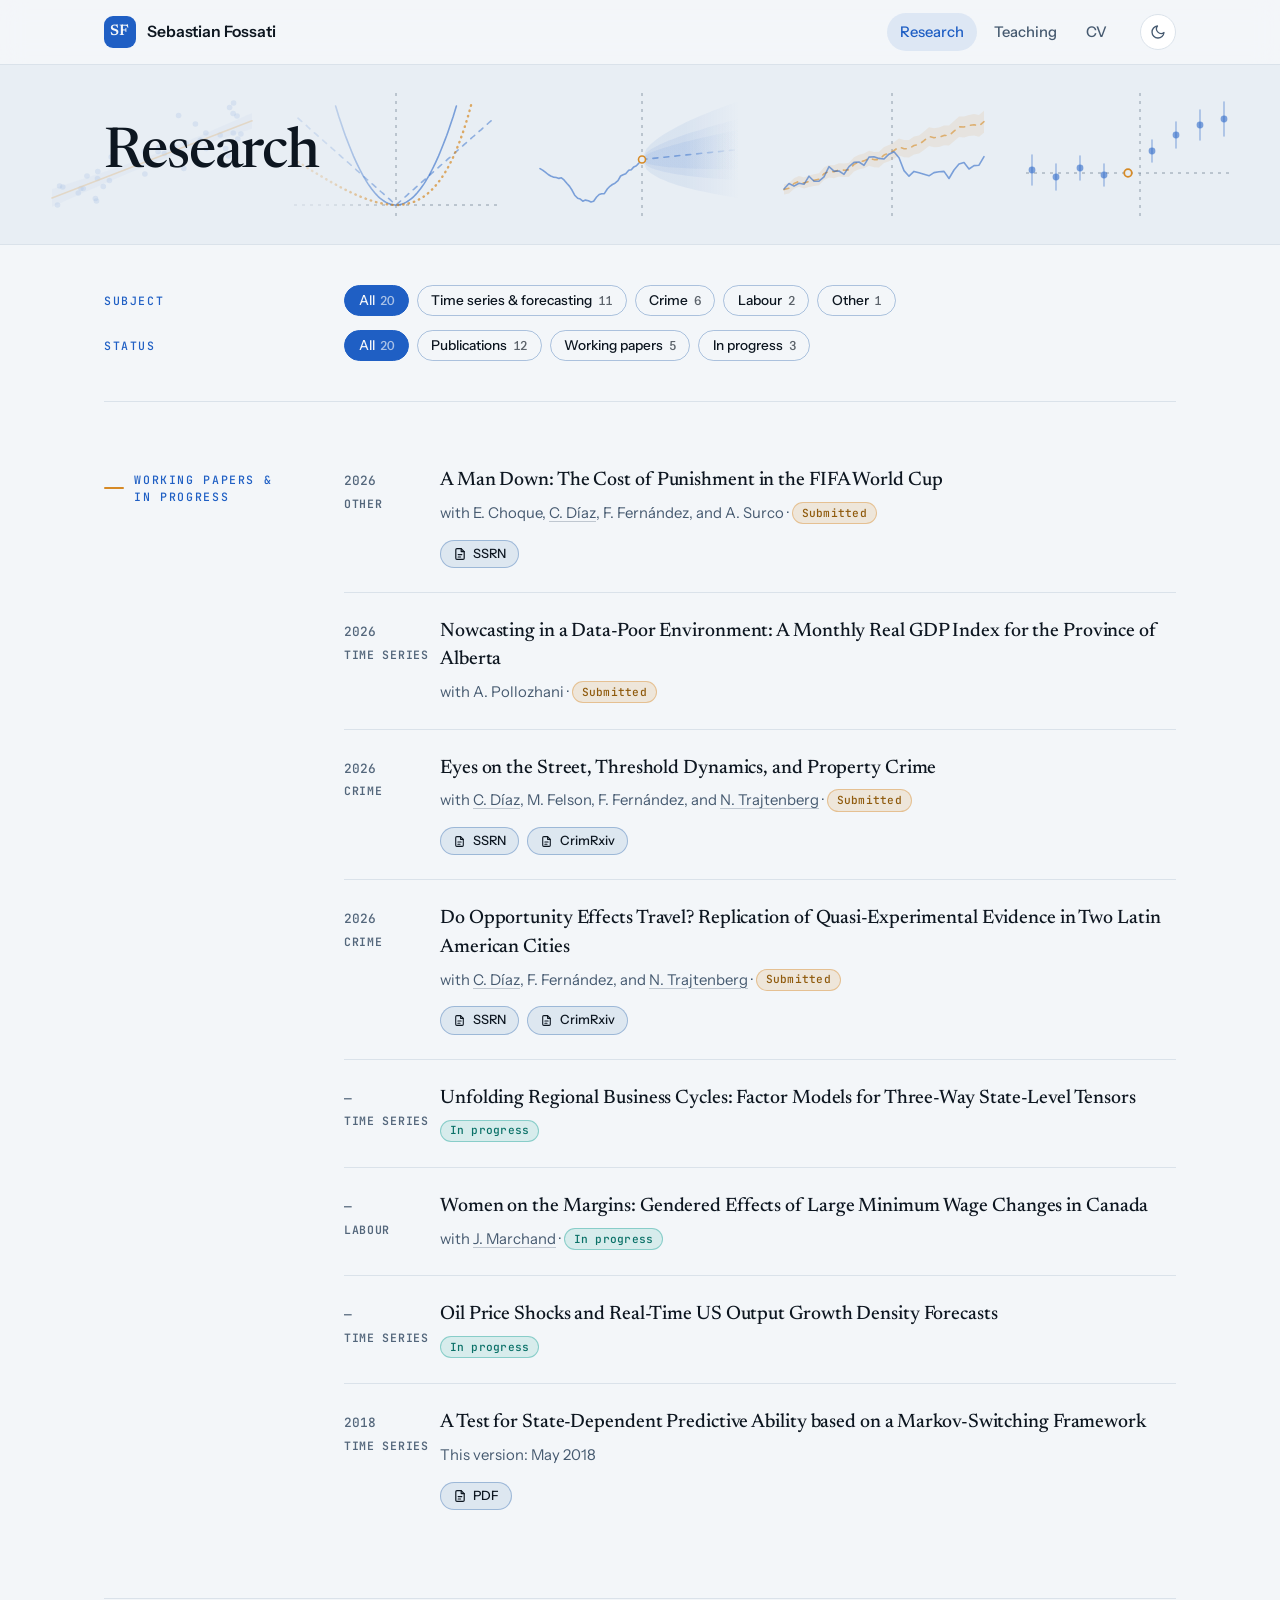
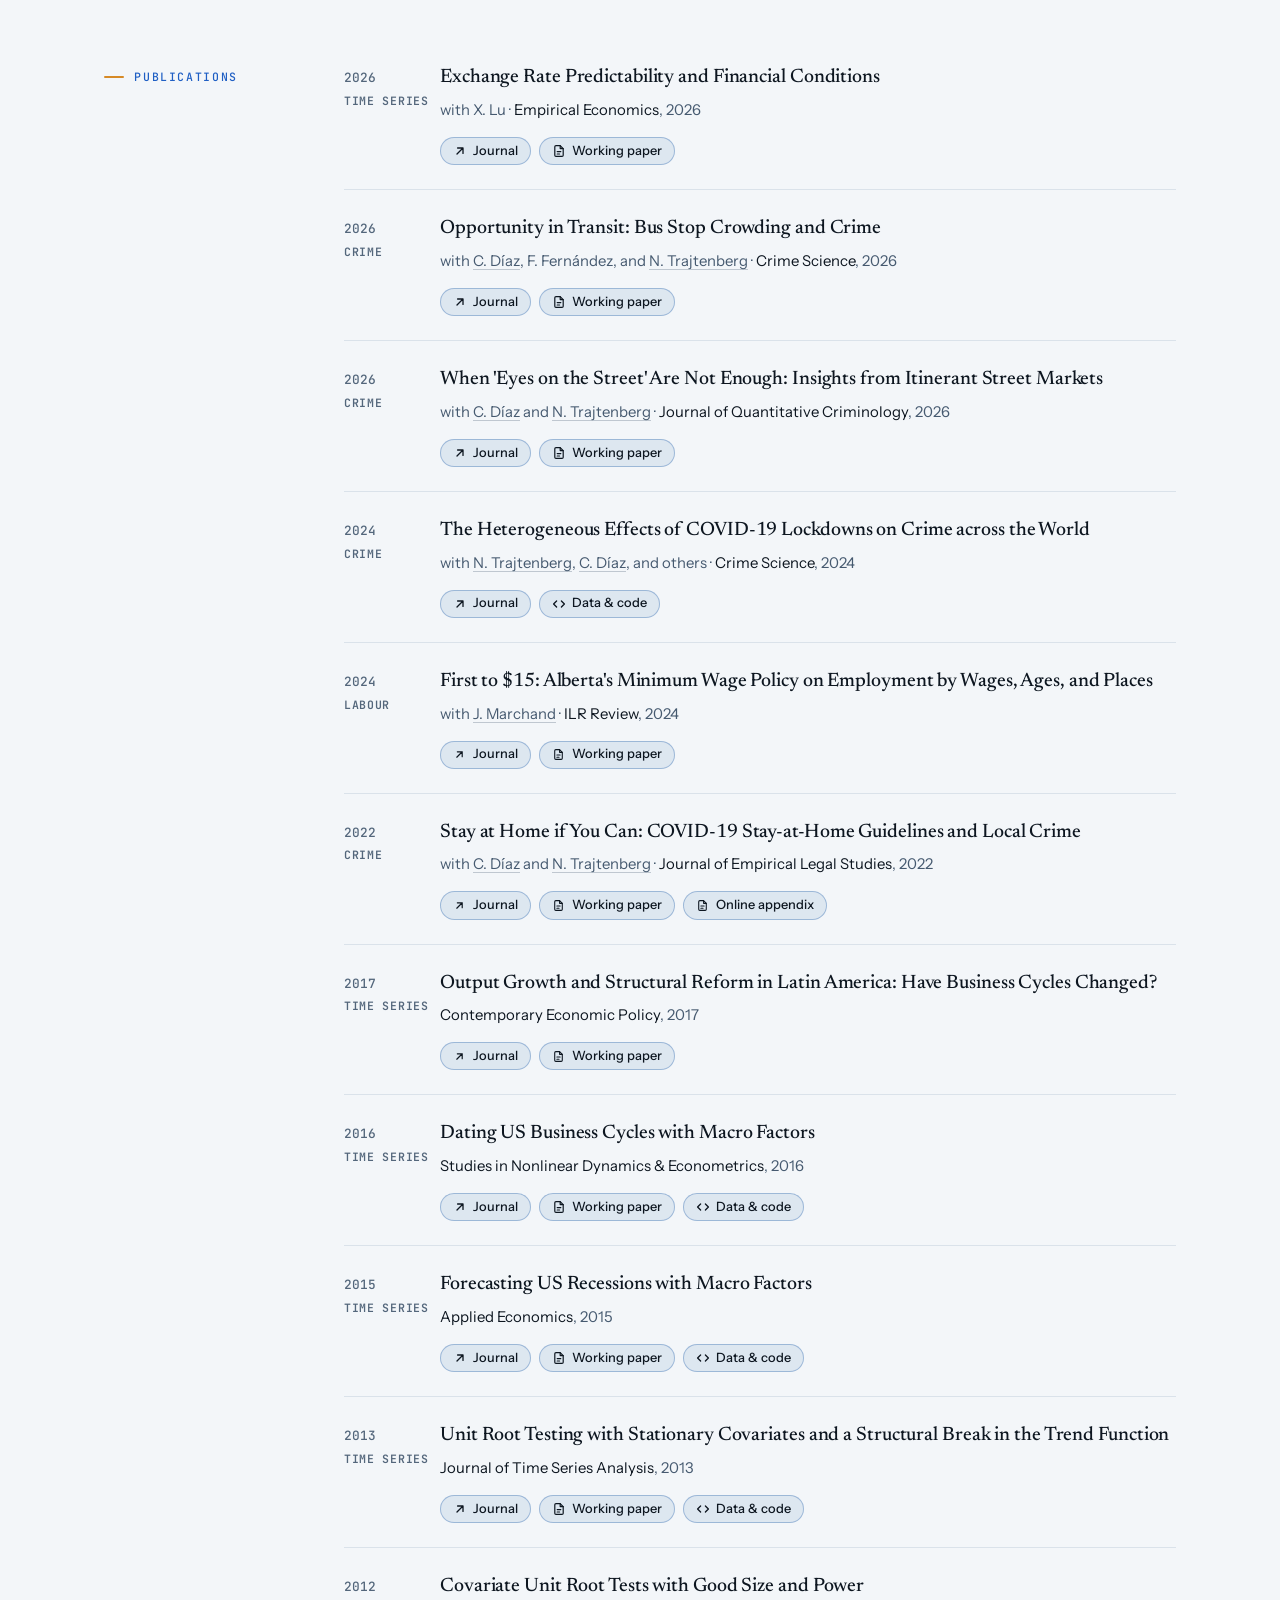
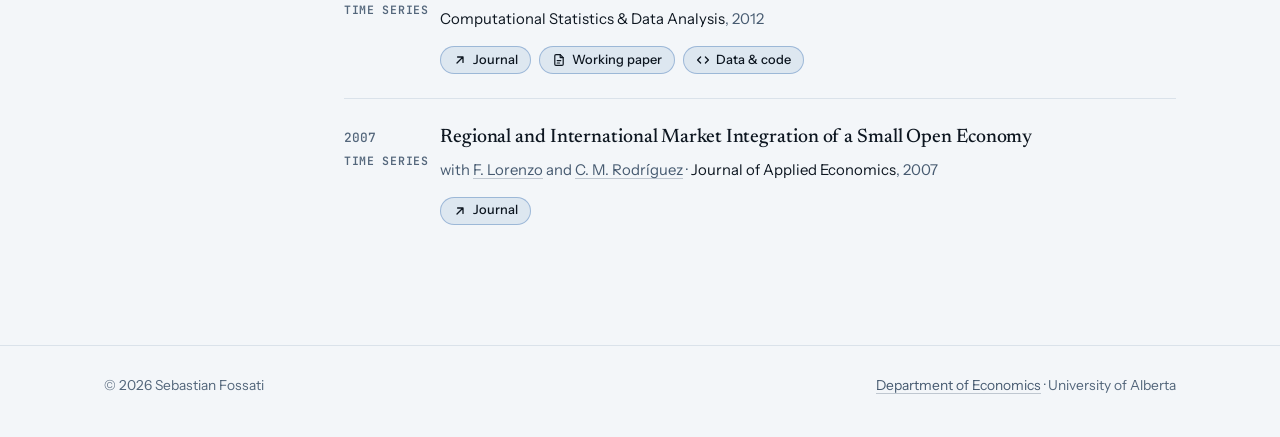
==== research.html @ d3431ca6 "Deepen the dark palette and add gold, teal and mono accents Darker navy-black base with translucent " ====
<!doctype html>
<html lang="en">
<head>
  <meta charset="utf-8">
  <meta name="viewport" content="width=device-width, initial-scale=1">
  <title>Research — Sebastian Fossati</title>
  <meta name="description" content="Publications and working papers by Sebastian Fossati, Department of Economics, University of Alberta.">
  <!-- Link previews — absolute URLs; update if the site's address changes. -->
  <link rel="canonical" href="https://sebafossati.github.io/research.html">
  <meta property="og:type" content="website">
  <meta property="og:site_name" content="Sebastian Fossati">
  <meta property="og:title" content="Research — Sebastian Fossati">
  <meta property="og:description" content="Publications and working papers by Sebastian Fossati, Department of Economics, University of Alberta.">
  <meta property="og:url" content="https://sebafossati.github.io/research.html">
  <meta property="og:image" content="https://sebafossati.github.io/assets/img/portrait.jpg">
  <meta name="twitter:card" content="summary">
  <!-- Browser toolbar color on phones (navy; light when the visitor picks
       light mode — see the script below and assets/js/theme.js) -->
  <meta name="theme-color" content="#0a111a">
  <link rel="icon" href="assets/img/favicon.svg" type="image/svg+xml">
  <link rel="preconnect" href="https://fonts.googleapis.com">
  <link rel="preconnect" href="https://fonts.gstatic.com" crossorigin>
  <link href="https://fonts.googleapis.com/css2?family=Instrument+Sans:wght@400..700&family=JetBrains+Mono:wght@400..600&family=Newsreader:ital,opsz,wght@0,6..72,400..600;1,6..72,400..500&display=swap" rel="stylesheet">
  <link rel="stylesheet" href="assets/css/style.css">
  <!-- Sets light or dark before the page paints: the visitor's saved choice
       if they have used the toggle, otherwise their device's setting -->
  <script>
    (function () {
      var t = null;
      try { t = localStorage.getItem("theme"); } catch (e) {}
      if (t !== "light" && t !== "dark") {
        t = window.matchMedia("(prefers-color-scheme: light)").matches ? "light" : "dark";
      }
      document.documentElement.dataset.theme = t;
      if (t === "light") document.querySelector('meta[name="theme-color"]').content = "#f3f6f9";
    })();
  </script>
</head>
<body>
  <a class="skip" href="#main">Skip to content</a>

  <!-- ====================================================================
       HEADER — identical on every page. If you edit the nav here,
       copy the change to index.html and teaching.html too.
       ==================================================================== -->
  <header class="site-header">
    <nav class="nav wrap" aria-label="Main">
      <a class="brand" href="index.html">
        <span class="brand-full">Sebastian Fossati</span>
        <span class="brand-short">SF</span>
      </a>
      <div class="nav-links">
        <a href="research.html" aria-current="page">Research</a>
        <a href="teaching.html">Teaching</a>
        <a href="assets/fossati_cv.pdf" target="_blank" rel="noopener">CV</a>
      </div>
      <button class="theme-toggle" type="button" aria-label="Toggle dark mode">
        <svg class="icon-moon" viewBox="0 0 24 24" fill="none" stroke="currentColor" stroke-width="2" stroke-linecap="round" stroke-linejoin="round" aria-hidden="true"><path d="M21 12.8A9 9 0 1 1 11.2 3a7 7 0 0 0 9.8 9.8z"/></svg>
        <svg class="icon-sun" viewBox="0 0 24 24" fill="none" stroke="currentColor" stroke-width="2" stroke-linecap="round" stroke-linejoin="round" aria-hidden="true"><circle cx="12" cy="12" r="4"/><path d="M12 2v2m0 16v2M4.9 4.9l1.4 1.4m11.4 11.4 1.4 1.4M2 12h2m16 0h2M4.9 19.1l1.4-1.4M17.7 6.3l1.4-1.4"/></svg>
      </button>
    </nav>
  </header>

  <main id="main">

    <!-- ==================================================================
         PAGE HEADER — the title sits on top of a row of same-size cards,
         each holding one small decorative chart. Left to right: a scatter
         plot with a fitted regression line, three loss functions (squared,
         absolute, and asymmetric LinEx), a forecast fan chart, an actual
         series that falls below its counterfactual (with a band) after a
         policy date, an event study, and distance rings around a street
         segment. Research and Teaching
         share the same cards.

         The cards are listed LEFT TO RIGHT: the first one (the scatter
         plot) is the leftmost and always shows; as the window gets
         narrower, cards drop off from the right. The gap between cards
         is fixed and the strip is centered on the page text, with any
         spare width split evenly between the two sides. A card that sits
         behind the title is drawn fainter. Phones get the same strip
         with smaller cards. To reorder, move an
         <svg class="head-card …"> block; to drop a chart, delete its block.
         ================================================================== -->
    <header class="page-head">
      <div class="wrap">
        <h1 class="fade-in">Research</h1>
        <div class="head-cards" aria-hidden="true">
          <svg class="head-card card-scatter" viewBox="0 0 220 132" focusable="false">
            <path class="ci" d="M10.0 99.9 L15.3 98.2 L20.5 96.5 L25.8 94.8 L31.1 93.1 L36.3 91.3 L41.6 89.7 L46.8 87.9 L52.1 86.2 L57.4 84.4 L62.6 82.7 L67.9 80.9 L73.2 79.1 L78.4 77.3 L83.7 75.5 L88.9 73.6 L94.2 71.8 L99.5 69.8 L104.7 67.9 L110.0 66.0 L115.3 64.0 L120.5 62.0 L125.8 59.9 L131.1 57.8 L136.3 55.6 L141.6 53.5 L146.8 51.4 L152.1 49.1 L157.4 46.9 L162.6 44.6 L167.9 42.4 L173.2 40.1 L178.4 37.8 L183.7 35.5 L188.9 33.2 L194.2 30.9 L199.5 28.6 L204.7 26.2 L210.0 23.9 L210.0 39.8 L204.7 41.5 L199.5 43.1 L194.2 44.9 L188.9 46.6 L183.7 48.4 L178.4 50.1 L173.2 51.9 L167.9 53.6 L162.6 55.5 L157.4 57.3 L152.1 59.1 L146.8 61.0 L141.6 62.9 L136.3 64.8 L131.1 66.7 L125.8 68.7 L120.5 70.7 L115.3 72.7 L110.0 74.8 L104.7 76.8 L99.5 79.0 L94.2 81.2 L88.9 83.3 L83.7 85.5 L78.4 87.8 L73.2 90.0 L67.9 92.3 L62.6 94.6 L57.4 96.9 L52.1 99.2 L46.8 101.5 L41.6 103.8 L36.3 106.2 L31.1 108.5 L25.8 110.8 L20.5 113.2 L15.3 115.6 L10.0 118.0 Z"/>
            <g class="dots">
              <circle cx="15.5" cy="116.0" r="2.8"/>
              <circle cx="17.6" cy="97.0" r="2.8"/>
              <circle cx="20.8" cy="98.0" r="2.8"/>
              <circle cx="36.3" cy="104.0" r="2.8"/>
              <circle cx="38.9" cy="99.5" r="2.8"/>
              <circle cx="41.3" cy="99.5" r="2.8"/>
              <circle cx="45.0" cy="87.0" r="2.8"/>
              <circle cx="53.4" cy="109.5" r="2.8"/>
              <circle cx="54.5" cy="112.0" r="2.8"/>
              <circle cx="55.5" cy="89.5" r="2.8"/>
              <circle cx="55.8" cy="82.5" r="2.8"/>
              <circle cx="61.3" cy="97.5" r="2.8"/>
              <circle cx="67.4" cy="91.5" r="2.8"/>
              <circle cx="69.2" cy="68.0" r="2.8"/>
              <circle cx="102.4" cy="62.5" r="2.8"/>
              <circle cx="102.9" cy="85.0" r="2.8"/>
              <circle cx="116.1" cy="62.5" r="2.8"/>
              <circle cx="116.8" cy="58.5" r="2.8"/>
              <circle cx="122.4" cy="64.5" r="2.8"/>
              <circle cx="130.5" cy="57.5" r="2.8"/>
              <circle cx="131.6" cy="57.5" r="2.8"/>
              <circle cx="136.6" cy="26.5" r="2.8"/>
              <circle cx="141.8" cy="79.5" r="2.8"/>
              <circle cx="144.2" cy="55.0" r="2.8"/>
              <circle cx="153.4" cy="35.0" r="2.8"/>
              <circle cx="153.9" cy="63.0" r="2.8"/>
              <circle cx="158.4" cy="51.0" r="2.8"/>
              <circle cx="163.9" cy="44.0" r="2.8"/>
              <circle cx="164.2" cy="59.5" r="2.8"/>
              <circle cx="178.2" cy="72.0" r="2.8"/>
              <circle cx="178.2" cy="46.0" r="2.8"/>
              <circle cx="183.7" cy="59.5" r="2.8"/>
              <circle cx="186.6" cy="67.0" r="2.8"/>
              <circle cx="187.6" cy="18.5" r="2.8"/>
              <circle cx="191.1" cy="24.5" r="2.8"/>
              <circle cx="191.3" cy="44.0" r="2.8"/>
              <circle cx="191.6" cy="14.0" r="2.8"/>
              <circle cx="195.0" cy="27.0" r="2.8"/>
              <circle cx="195.8" cy="50.0" r="2.8"/>
              <circle cx="198.9" cy="45.0" r="2.8"/>
            </g>
            <path class="line draw" style="--i:2" pathLength="1" d="M10.0 108.9 L210.0 31.8"/>
          </svg>
          <svg class="head-card card-loss" viewBox="0 0 220 132" focusable="false">
            <line class="ref" x1="8" y1="116" x2="212" y2="116"/>
            <line class="ref" x1="110" y1="4" x2="110" y2="128"/>
            <path class="line grow-up" style="--i:0" d="M49.6 17.0 L51.2 22.2 L52.8 27.4 L54.5 32.4 L56.1 37.2 L57.7 41.9 L59.3 46.5 L61.0 50.9 L62.7 55.2 L64.3 59.3 L65.9 63.3 L67.5 67.1 L69.2 70.8 L70.8 74.3 L72.4 77.7 L74.1 81.0 L75.7 84.1 L77.3 87.1 L79.0 89.9 L80.6 92.6 L82.2 95.1 L83.9 97.5 L85.5 99.7 L87.1 101.8 L88.7 103.8 L90.4 105.6 L92.0 107.3 L93.6 108.8 L95.3 110.2 L97.0 111.4 L98.6 112.5 L100.2 113.4 L101.8 114.2 L103.5 114.8 L105.1 115.4 L106.7 115.7 L108.4 115.9 L110.0 116.0 L111.6 115.9 L113.3 115.7 L114.9 115.4 L116.5 114.8 L118.2 114.2 L119.8 113.4 L121.4 112.5 L123.0 111.4 L124.7 110.2 L126.3 108.8 L128.0 107.3 L129.6 105.6 L131.3 103.8 L132.9 101.8 L134.5 99.7 L136.1 97.5 L137.8 95.1 L139.4 92.6 L141.0 89.9 L142.7 87.1 L144.3 84.1 L145.9 81.0 L147.6 77.7 L149.2 74.3 L150.8 70.8 L152.5 67.1 L154.1 63.3 L155.7 59.3 L157.3 55.2 L159.0 50.9 L160.7 46.5 L162.3 41.9 L163.9 37.2 L165.5 32.4 L167.2 27.4 L168.8 22.2 L170.4 17.0"/>
            <path class="line loss-l1 grow-up" style="--i:1" d="M12.0 29.2 L13.6 30.6 L15.3 32.1 L16.9 33.5 L18.5 35.0 L20.2 36.4 L21.8 37.9 L23.4 39.3 L25.0 40.8 L26.7 42.2 L28.3 43.7 L30.0 45.1 L31.6 46.6 L33.3 48.0 L34.9 49.4 L36.5 50.9 L38.1 52.3 L39.8 53.8 L41.4 55.2 L43.0 56.7 L44.7 58.1 L46.3 59.6 L47.9 61.0 L49.6 62.5 L51.2 63.9 L52.8 65.4 L54.5 66.8 L56.1 68.3 L57.7 69.7 L59.3 71.2 L61.0 72.6 L62.7 74.0 L64.3 75.5 L65.9 76.9 L67.5 78.4 L69.2 79.8 L70.8 81.3 L72.4 82.7 L74.1 84.2 L75.7 85.6 L77.3 87.1 L79.0 88.5 L80.6 90.0 L82.2 91.4 L83.9 92.9 L85.5 94.3 L87.1 95.7 L88.7 97.2 L90.4 98.6 L92.0 100.1 L93.6 101.5 L95.3 103.0 L97.0 104.4 L98.6 105.9 L100.2 107.3 L101.8 108.8 L103.5 110.2 L105.1 111.7 L106.7 113.1 L108.4 114.6 L110.0 116.0 L111.6 114.6 L113.3 113.1 L114.9 111.7 L116.5 110.2 L118.2 108.8 L119.8 107.3 L121.4 105.9 L123.0 104.4 L124.7 103.0 L126.3 101.5 L128.0 100.1 L129.6 98.6 L131.3 97.2 L132.9 95.7 L134.5 94.3 L136.1 92.9 L137.8 91.4 L139.4 90.0 L141.0 88.5 L142.7 87.1 L144.3 85.6 L145.9 84.2 L147.6 82.7 L149.2 81.3 L150.8 79.8 L152.5 78.4 L154.1 76.9 L155.7 75.5 L157.3 74.0 L159.0 72.6 L160.7 71.2 L162.3 69.7 L163.9 68.3 L165.5 66.8 L167.2 65.4 L168.8 63.9 L170.4 62.5 L172.1 61.0 L173.7 59.6 L175.3 58.1 L177.0 56.7 L178.6 55.2 L180.2 53.8 L181.9 52.3 L183.5 50.9 L185.1 49.4 L186.7 48.0 L188.4 46.6 L190.0 45.1 L191.7 43.7 L193.3 42.2 L195.0 40.8 L196.6 39.3 L198.2 37.9 L199.8 36.4 L201.5 35.0 L203.1 33.5 L204.7 32.1 L206.4 30.6 L208.0 29.2"/>
            <path class="line loss-asym grow-up" style="--i:2" d="M12.0 72.9 L13.6 73.9 L15.3 75.0 L16.9 76.0 L18.5 77.1 L20.2 78.1 L21.8 79.1 L23.4 80.1 L25.0 81.2 L26.7 82.1 L28.3 83.1 L30.0 84.2 L31.6 85.2 L33.3 86.1 L34.9 87.1 L36.5 88.0 L38.1 89.0 L39.8 90.0 L41.4 90.9 L43.0 91.9 L44.7 92.8 L46.3 93.7 L47.9 94.6 L49.6 95.5 L51.2 96.4 L52.8 97.3 L54.5 98.2 L56.1 99.0 L57.7 99.9 L59.3 100.7 L61.0 101.5 L62.7 102.3 L64.3 103.1 L65.9 103.8 L67.5 104.6 L69.2 105.4 L70.8 106.1 L72.4 106.8 L74.1 107.5 L75.7 108.1 L77.3 108.8 L79.0 109.4 L80.6 110.0 L82.2 110.6 L83.9 111.1 L85.5 111.7 L87.1 112.2 L88.7 112.7 L90.4 113.2 L92.0 113.6 L93.6 114.0 L95.3 114.3 L97.0 114.7 L98.6 115.0 L100.2 115.2 L101.8 115.5 L103.5 115.7 L105.1 115.8 L106.7 115.9 L108.4 116.0 L110.0 116.0 L111.6 116.0 L113.3 115.9 L114.9 115.8 L116.5 115.6 L118.2 115.4 L119.8 115.1 L121.4 114.7 L123.0 114.3 L124.7 113.9 L126.3 113.3 L128.0 112.8 L129.6 112.1 L131.3 111.3 L132.9 110.5 L134.5 109.6 L136.1 108.6 L137.8 107.5 L139.4 106.3 L141.0 105.1 L142.7 103.7 L144.3 102.2 L145.9 100.7 L147.6 98.9 L149.2 97.1 L150.8 95.2 L152.5 93.1 L154.1 91.0 L155.7 88.7 L157.3 86.2 L159.0 83.6 L160.7 80.8 L162.3 77.9 L163.9 74.8 L165.5 71.6 L167.2 68.1 L168.8 64.5 L170.4 60.7 L172.1 56.6 L173.7 52.4 L175.3 47.9 L177.0 43.2 L178.6 38.3 L180.2 33.1 L181.9 27.7 L183.5 22.0 L185.1 16.0"/>
          </svg>
          <svg class="head-card card-fan" viewBox="0 0 220 132" focusable="false">
            <defs>
              <linearGradient id="fan-fade" gradientUnits="userSpaceOnUse" x1="112" y1="0" x2="210" y2="0">
                <stop offset="0.45" class="fan-stop-on"/>
                <stop offset="1" class="fan-stop-off"/>
              </linearGradient>
            </defs>
            <g class="fan">
              <path d="M112.0 70.5 L116.5 59.7 L120.9 54.9 L125.4 51.2 L129.8 47.9 L134.3 45.0 L138.7 42.4 L143.2 39.9 L147.6 37.5 L152.1 35.2 L156.5 33.1 L161.0 31.1 L165.5 29.1 L169.9 27.1 L174.4 25.2 L178.8 23.4 L183.3 21.6 L187.7 19.9 L192.2 18.2 L196.6 16.6 L201.1 14.9 L205.5 13.3 L210.0 11.8 L210.0 109.0 L205.5 108.4 L201.1 107.7 L196.6 107.0 L192.2 106.2 L187.7 105.5 L183.3 104.7 L178.8 103.8 L174.4 102.8 L169.9 101.9 L165.5 100.9 L161.0 99.8 L156.5 98.7 L152.1 97.5 L147.6 96.2 L143.2 94.7 L138.7 93.2 L134.3 91.3 L129.8 89.4 L125.4 87.0 L120.9 84.2 L116.5 80.4 L112.0 70.5 Z"/>
              <path d="M112.0 70.5 L116.5 63.5 L120.9 60.2 L125.4 57.8 L129.8 55.5 L134.3 53.5 L138.7 51.6 L143.2 49.9 L147.6 48.2 L152.1 46.6 L156.5 45.1 L161.0 43.6 L165.5 42.2 L169.9 40.9 L174.4 39.5 L178.8 38.1 L183.3 36.8 L187.7 35.5 L192.2 34.4 L196.6 33.0 L201.1 31.9 L205.5 30.7 L210.0 29.5 L210.0 91.2 L205.5 91.0 L201.1 90.8 L196.6 90.5 L192.2 90.1 L187.7 89.8 L183.3 89.5 L178.8 89.0 L174.4 88.7 L169.9 88.2 L165.5 87.8 L161.0 87.2 L156.5 86.7 L152.1 86.1 L147.6 85.5 L143.2 84.7 L138.7 83.8 L134.3 82.9 L129.8 81.8 L125.4 80.5 L120.9 78.9 L116.5 76.6 L112.0 70.5 Z"/>
              <path d="M112.0 70.5 L116.5 65.8 L120.9 63.6 L125.4 61.8 L129.8 60.2 L134.3 58.7 L138.7 57.4 L143.2 56.0 L147.6 54.9 L152.1 53.6 L156.5 52.5 L161.0 51.4 L165.5 50.3 L169.9 49.2 L174.4 48.2 L178.8 47.2 L183.3 46.2 L187.7 45.2 L192.2 44.2 L196.6 43.3 L201.1 42.4 L205.5 41.4 L210.0 40.5 L210.0 80.3 L205.5 80.3 L201.1 80.3 L196.6 80.2 L192.2 80.2 L187.7 80.2 L183.3 80.1 L178.8 80.0 L174.4 80.0 L169.9 79.8 L165.5 79.7 L161.0 79.5 L156.5 79.3 L152.1 79.0 L147.6 78.8 L143.2 78.5 L138.7 78.2 L134.3 77.7 L129.8 77.1 L125.4 76.5 L120.9 75.5 L116.5 74.3 L112.0 70.5 Z"/>
            </g>
            <line class="origin" x1="112" y1="4" x2="112" y2="128"/>
            <path class="line line-dashed forecast" d="M112.0 70.5 L116.5 70.0 L120.9 69.6 L125.4 69.1 L129.8 68.7 L134.3 68.2 L138.7 67.8 L143.2 67.3 L147.6 66.8 L152.1 66.3 L156.5 65.9 L161.0 65.5 L165.5 65.0 L169.9 64.5 L174.4 64.0 L178.8 63.6 L183.3 63.1 L187.7 62.7 L192.2 62.2 L196.6 61.8 L201.1 61.3 L205.5 60.9 L210.0 60.4"/>
            <path class="line draw" pathLength="1" d="M10.0 79.6 L12.6 81.1 L15.6 83.3 L18.2 85.5 L20.7 87.0 L23.3 88.1 L26.3 88.5 L28.9 89.4 L31.4 88.8 L34.0 90.9 L37.0 94.5 L39.6 97.4 L42.1 101.3 L44.7 106.2 L47.7 109.3 L50.3 110.1 L52.8 112.2 L55.4 111.1 L58.4 111.8 L61.0 113.0 L63.6 112.3 L66.6 108.0 L69.2 105.5 L71.7 104.7 L74.3 104.6 L77.3 100.0 L79.9 97.3 L82.4 95.5 L85.0 94.2 L88.0 91.7 L90.6 87.0 L93.1 85.8 L95.7 84.8 L98.7 81.3 L101.3 80.7 L103.8 77.9 L106.4 76.8 L109.4 73.5 L112.0 70.5"/>
            <circle class="marker" cx="112" cy="70.5" r="3.5"/>
          </svg>
          <svg class="head-card card-did" viewBox="0 0 220 132" focusable="false">
            <line class="ref" x1="118" y1="4" x2="118" y2="128"/>
            <path class="band" d="M10.0 95.6 L15.0 94.1 L20.0 89.2 L25.0 86.9 L30.0 88.4 L35.0 86.6 L40.0 85.3 L45.0 84.2 L50.0 78.6 L55.0 75.9 L60.0 76.3 L65.0 74.2 L70.0 74.4 L75.0 73.8 L80.0 68.3 L85.0 65.7 L90.0 64.5 L95.0 61.7 L100.0 62.9 L105.0 62.8 L110.0 58.1 L115.0 56.0 L120.0 53.2 L125.0 49.6 L130.0 51.1 L135.0 51.0 L140.0 47.6 L145.0 46.4 L150.0 42.5 L155.0 38.2 L160.0 39.2 L165.0 38.6 L170.0 36.6 L175.0 36.5 L180.0 32.1 L185.0 27.5 L190.0 27.6 L195.0 25.9 L200.0 25.1 L205.0 26.0 L210.0 21.7 L210.0 43.7 L205.0 47.7 L200.0 46.5 L195.0 47.0 L190.0 48.4 L185.0 48.0 L180.0 52.3 L175.0 56.4 L170.0 56.2 L165.0 57.9 L160.0 58.2 L155.0 56.9 L150.0 60.9 L145.0 64.5 L140.0 65.4 L135.0 68.5 L130.0 68.3 L125.0 66.5 L120.0 69.8 L115.0 72.3 L110.0 74.1 L105.0 78.5 L100.0 78.3 L95.0 76.8 L90.0 79.3 L85.0 80.2 L80.0 82.5 L75.0 87.7 L70.0 88.0 L65.0 87.5 L60.0 89.3 L55.0 88.6 L50.0 91.0 L45.0 96.3 L40.0 97.1 L35.0 98.1 L30.0 99.6 L25.0 97.8 L20.0 99.8 L15.0 104.4 L10.0 105.6 Z"/>
            <path class="line line-dashed" d="M10.0 100.6 L15.0 99.2 L20.0 94.5 L25.0 92.3 L30.0 94.0 L35.0 92.4 L40.0 91.2 L45.0 90.2 L50.0 84.8 L55.0 82.3 L60.0 82.8 L65.0 80.8 L70.0 81.2 L75.0 80.8 L80.0 75.4 L85.0 72.9 L90.0 71.9 L95.0 69.2 L100.0 70.6 L105.0 70.6 L110.0 66.1 L115.0 64.1 L120.0 61.5 L125.0 58.0 L130.0 59.7 L135.0 59.7 L140.0 56.5 L145.0 55.4 L150.0 51.7 L155.0 47.5 L160.0 48.7 L165.0 48.2 L170.0 46.4 L175.0 46.5 L180.0 42.2 L185.0 37.8 L190.0 38.0 L195.0 36.5 L200.0 35.8 L205.0 36.8 L210.0 32.7"/>
            <path class="line draw" pathLength="1" d="M10.0 100.0 L15.0 94.5 L20.0 97.1 L25.0 94.3 L30.0 95.3 L35.0 87.2 L40.0 92.2 L45.0 92.1 L50.0 87.8 L55.0 77.6 L60.0 82.1 L65.0 82.0 L70.0 85.3 L75.0 77.6 L80.0 73.4 L85.0 73.0 L90.0 76.4 L95.0 68.1 L100.0 67.7 L105.0 69.4 L110.0 70.0 L115.0 65.2 L120.0 62.8 L125.0 68.7 L130.0 81.6 L135.0 87.2 L140.0 82.4 L145.0 83.8 L150.0 85.3 L155.0 86.8 L160.0 83.6 L165.0 82.7 L170.0 82.4 L175.0 89.5 L180.0 81.0 L185.0 75.1 L190.0 73.6 L195.0 80.0 L200.0 76.6 L205.0 76.2 L210.0 67.6"/>
          </svg>
          <svg class="head-card card-event" viewBox="0 0 220 132" focusable="false">
            <line class="ref" x1="8" y1="84" x2="212" y2="84"/>
            <line class="ref" x1="122" y1="4" x2="122" y2="128"/>
            <g class="pop" style="--i:0"><path class="ci-bar" d="M14 66.0 L14 96.0"/><circle class="est" cx="14" cy="81.0" r="3.4"/></g>
            <g class="pop" style="--i:1"><path class="ci-bar" d="M38 75.0 L38 101.0"/><circle class="est" cx="38" cy="88.0" r="3.4"/></g>
            <g class="pop" style="--i:2"><path class="ci-bar" d="M62 67.0 L62 91.0"/><circle class="est" cx="62" cy="79.0" r="3.4"/></g>
            <g class="pop" style="--i:3"><path class="ci-bar" d="M86 75.0 L86 97.0"/><circle class="est" cx="86" cy="86.0" r="3.4"/></g>
            <circle class="est-ref pop" style="--i:4" cx="110" cy="84" r="3.8"/>
            <g class="pop" style="--i:5"><path class="ci-bar" d="M134 51.0 L134 73.0"/><circle class="est" cx="134" cy="62.0" r="3.4"/></g>
            <g class="pop" style="--i:6"><path class="ci-bar" d="M158 33.0 L158 59.0"/><circle class="est" cx="158" cy="46.0" r="3.4"/></g>
            <g class="pop" style="--i:7"><path class="ci-bar" d="M182 21.0 L182 51.0"/><circle class="est" cx="182" cy="36.0" r="3.4"/></g>
            <g class="pop" style="--i:8"><path class="ci-bar" d="M206 13.0 L206 47.0"/><circle class="est" cx="206" cy="30.0" r="3.4"/></g>
          </svg>
          <svg class="head-card card-ring" viewBox="0 0 220 132" focusable="false">
            <rect class="ring grow" style="--i:3" x="7.0" y="3.0" width="206" height="126" rx="58"/>
            <rect class="ring grow" style="--i:2" x="22.0" y="15.0" width="176" height="102" rx="48"/>
            <rect class="ring grow" style="--i:1" x="37.0" y="27.0" width="146" height="78" rx="37"/>
            <rect class="ring grow" style="--i:0" x="52.0" y="39.0" width="116" height="54" rx="26"/>
            <rect class="core grow" style="--i:-1" x="68" y="50" width="84" height="32" rx="16"/>
            <g class="street pop" style="--i:0">
              <path d="M80 66 L140 66"/>
              <rect x="82" y="58.5" width="3.6" height="3.6"/> <rect x="89" y="58.5" width="3.6" height="3.6"/> <rect x="96" y="58.5" width="3.6" height="3.6"/> <rect x="103" y="58.5" width="3.6" height="3.6"/> <rect x="110" y="58.5" width="3.6" height="3.6"/> <rect x="117" y="58.5" width="3.6" height="3.6"/> <rect x="124" y="58.5" width="3.6" height="3.6"/> <rect x="131" y="58.5" width="3.6" height="3.6"/> <rect x="138" y="58.5" width="3.6" height="3.6"/> <rect x="82" y="70" width="3.6" height="3.6"/> <rect x="89" y="70" width="3.6" height="3.6"/> <rect x="96" y="70" width="3.6" height="3.6"/> <rect x="103" y="70" width="3.6" height="3.6"/> <rect x="110" y="70" width="3.6" height="3.6"/> <rect x="117" y="70" width="3.6" height="3.6"/> <rect x="124" y="70" width="3.6" height="3.6"/> <rect x="131" y="70" width="3.6" height="3.6"/> <rect x="138" y="70" width="3.6" height="3.6"/>
            </g>
          </svg>
        </div>
      </div>
    </header>

    <div class="wrap">

    <!-- ==================================================================
         FILTERS — two rows of buttons that show or hide papers in the
         lists below (assets/js/filters.js). Each button's data-value is
         matched against the data-status / data-subject of every paper.
         The paper counts are filled in automatically. Without JavaScript
         the buttons stay hidden and the page shows every paper.

         A filtered view can be linked to directly, e.g.
         research.html#crime or research.html#time-series+publications

         TO ADD A SUBJECT: copy a button in the first row, give it a new
         data-value, and use that value as a paper's data-subject. Add its
         short name to the list at the top of assets/js/filters.js.
         ================================================================== -->
    <div class="filters" hidden>
      <div class="filter-row" role="group" aria-label="Filter papers by subject">
        <span class="filter-label">Subject</span>
        <div class="filter-chips">
          <button class="filter" type="button" data-filter="subject" data-value="all" aria-pressed="true">All</button>
          <button class="filter" type="button" data-filter="subject" data-value="time-series" aria-pressed="false">Time series &amp; forecasting</button>
          <button class="filter" type="button" data-filter="subject" data-value="crime" aria-pressed="false">Crime</button>
          <button class="filter" type="button" data-filter="subject" data-value="labour" aria-pressed="false">Labour</button>
          <button class="filter" type="button" data-filter="subject" data-value="other" aria-pressed="false">Other</button>
        </div>
      </div>
      <div class="filter-row" role="group" aria-label="Filter papers by status">
        <span class="filter-label">Status</span>
        <div class="filter-chips">
          <button class="filter" type="button" data-filter="status" data-value="all" aria-pressed="true">All</button>
          <button class="filter" type="button" data-filter="status" data-value="publications" aria-pressed="false">Publications</button>
          <button class="filter" type="button" data-filter="status" data-value="working-papers" aria-pressed="false">Working papers</button>
          <button class="filter" type="button" data-filter="status" data-value="in-progress" aria-pressed="false">In progress</button>
        </div>
      </div>
    </div>

    <!-- ==================================================================
         WORKING PAPERS / IN PROGRESS

         TO ADD A PAPER: copy an entire <li class="pub" …> … </li> block
         and edit the text. Delete any link you don't need. Then set the
         two attributes the filters use:
           data-status   publications | working-papers | in-progress
           data-subject  time-series | crime | labour | other
         ================================================================== -->
    <section class="section">
      <h2>Working papers &amp; in progress</h2>
      <ul class="pubs">

        <li class="pub" data-status="working-papers" data-subject="other">
          <div class="pub-year">2026</div>
          <div class="pub-body">
            <a class="pub-title" href="https://papers.ssrn.com/sol3/papers.cfm?abstract_id=6907040" target="_blank" rel="noopener">A Man Down: The Cost of Punishment in the FIFA World Cup</a>
            <p class="pub-meta">with E. Choque, <a href="https://sites.google.com/view/carlosddiaz" target="_blank" rel="noopener">C. Díaz</a>, F. Fernández, and A. Surco · <span class="status">Submitted</span></p>
            <p class="pub-links">
              <a href="https://papers.ssrn.com/sol3/papers.cfm?abstract_id=6907040" target="_blank" rel="noopener">SSRN</a>
            </p>
          </div>
        </li>

        <li class="pub" data-status="working-papers" data-subject="time-series">
          <div class="pub-year">2026</div>
          <div class="pub-body">
            <span class="pub-title">Nowcasting in a Data-Poor Environment: A Monthly Real GDP Index for the Province of Alberta</span>
            <p class="pub-meta">with A. Pollozhani · <span class="status">Submitted</span></p>
          </div>
        </li>

        <li class="pub" data-status="working-papers" data-subject="crime">
          <div class="pub-year">2026</div>
          <div class="pub-body">
            <a class="pub-title" href="https://papers.ssrn.com/sol3/papers.cfm?abstract_id=7233098" target="_blank" rel="noopener">Eyes on the Street, Threshold Dynamics, and Property Crime</a>
            <p class="pub-meta">with <a href="https://sites.google.com/view/carlosddiaz" target="_blank" rel="noopener">C. Díaz</a>, M. Felson, F. Fernández, and <a href="https://research.manchester.ac.uk/en/persons/nico.trajtenberg" target="_blank" rel="noopener">N. Trajtenberg</a> · <span class="status">Submitted</span></p>
            <p class="pub-links">
              <a href="https://papers.ssrn.com/sol3/papers.cfm?abstract_id=7233098" target="_blank" rel="noopener">SSRN</a>
              <a href="https://www.crimrxiv.com/pub/3j6kkaki" target="_blank" rel="noopener">CrimRxiv</a>
            </p>
          </div>
        </li>

        <li class="pub" data-status="working-papers" data-subject="crime">
          <div class="pub-year">2026</div>
          <div class="pub-body">
            <a class="pub-title" href="https://papers.ssrn.com/sol3/papers.cfm?abstract_id=7405561" target="_blank" rel="noopener">Do Opportunity Effects Travel? Replication of Quasi-Experimental Evidence in Two Latin American Cities</a>
            <p class="pub-meta">with <a href="https://sites.google.com/view/carlosddiaz" target="_blank" rel="noopener">C. Díaz</a>, F. Fernández, and <a href="https://research.manchester.ac.uk/en/persons/nico.trajtenberg" target="_blank" rel="noopener">N. Trajtenberg</a> · <span class="status">Submitted</span></p>
            <p class="pub-links">
              <a href="https://papers.ssrn.com/sol3/papers.cfm?abstract_id=7405561" target="_blank" rel="noopener">SSRN</a>
              <a href="https://www.crimrxiv.com/pub/9ud2fiof" target="_blank" rel="noopener">CrimRxiv</a>
            </p>
          </div>
        </li>

        <li class="pub" data-status="in-progress" data-subject="time-series">
          <div class="pub-year">—</div>
          <div class="pub-body">
            <span class="pub-title">Unfolding Regional Business Cycles: Factor Models for Three-Way State-Level Tensors</span>
            <p class="pub-meta"><span class="status status-wip">In progress</span></p>
          </div>
        </li>

        <li class="pub" data-status="in-progress" data-subject="labour">
          <div class="pub-year">—</div>
          <div class="pub-body">
            <span class="pub-title">Women on the Margins: Gendered Effects of Large Minimum Wage Changes in Canada</span>
            <p class="pub-meta">with <a href="https://sites.ualberta.ca/~jmarchan/" target="_blank" rel="noopener">J. Marchand</a> · <span class="status status-wip">In progress</span></p>
          </div>
        </li>

        <li class="pub" data-status="in-progress" data-subject="time-series">
          <div class="pub-year">—</div>
          <div class="pub-body">
            <span class="pub-title">Oil Price Shocks and Real-Time US Output Growth Density Forecasts</span>
            <p class="pub-meta"><span class="status status-wip">In progress</span></p>
          </div>
        </li>

        <li class="pub" data-status="working-papers" data-subject="time-series">
          <div class="pub-year">2018</div>
          <div class="pub-body">
            <span class="pub-title">A Test for State-Dependent Predictive Ability based on a Markov-Switching Framework</span>
            <p class="pub-meta">This version: May 2018</p>
            <p class="pub-links">
              <a href="assets/papers/sd_predict.pdf" target="_blank" rel="noopener">PDF</a>
            </p>
          </div>
        </li>

      </ul>
    </section>

    <!-- ==================================================================
         PUBLICATIONS — newest first.
         Same copy-paste pattern as above.
         ================================================================== -->
    <section class="section">
      <h2>Publications</h2>
      <ul class="pubs">

        <li class="pub" data-status="publications" data-subject="time-series">
          <div class="pub-year">2026</div>
          <div class="pub-body">
            <a class="pub-title" href="https://doi.org/10.1007/s00181-026-02971-w" target="_blank" rel="noopener">Exchange Rate Predictability and Financial Conditions</a>
            <p class="pub-meta">with X. Lu · <em>Empirical Economics</em>, 2026</p>
            <p class="pub-links">
              <a href="https://doi.org/10.1007/s00181-026-02971-w" target="_blank" rel="noopener">Journal</a>
              <a href="https://sites.ualberta.ca/~econwps/2025/wp2025-06.pdf" target="_blank" rel="noopener">Working paper</a>
            </p>
          </div>
        </li>

        <li class="pub" data-status="publications" data-subject="crime">
          <div class="pub-year">2026</div>
          <div class="pub-body">
            <a class="pub-title" href="https://doi.org/10.1186/s40163-026-00277-x" target="_blank" rel="noopener">Opportunity in Transit: Bus Stop Crowding and Crime</a>
            <p class="pub-meta">with <a href="https://sites.google.com/view/carlosddiaz" target="_blank" rel="noopener">C. Díaz</a>, F. Fernández, and <a href="https://research.manchester.ac.uk/en/persons/nico.trajtenberg" target="_blank" rel="noopener">N. Trajtenberg</a> · <em>Crime Science</em>, 2026</p>
            <p class="pub-links">
              <a href="https://doi.org/10.1186/s40163-026-00277-x" target="_blank" rel="noopener">Journal</a>
              <a href="https://papers.ssrn.com/sol3/papers.cfm?abstract_id=5897163" target="_blank" rel="noopener">Working paper</a>
            </p>
          </div>
        </li>

        <li class="pub" data-status="publications" data-subject="crime">
          <div class="pub-year">2026</div>
          <div class="pub-body">
            <a class="pub-title" href="https://doi.org/10.1007/s10940-025-09620-y" target="_blank" rel="noopener">When 'Eyes on the Street' Are Not Enough: Insights from Itinerant Street Markets</a>
            <p class="pub-meta">with <a href="https://sites.google.com/view/carlosddiaz" target="_blank" rel="noopener">C. Díaz</a> and <a href="https://research.manchester.ac.uk/en/persons/nico.trajtenberg" target="_blank" rel="noopener">N. Trajtenberg</a> · <em>Journal of Quantitative Criminology</em>, 2026</p>
            <p class="pub-links">
              <a href="https://doi.org/10.1007/s10940-025-09620-y" target="_blank" rel="noopener">Journal</a>
              <a href="https://papers.ssrn.com/sol3/papers.cfm?abstract_id=5048885" target="_blank" rel="noopener">Working paper</a>
            </p>
          </div>
        </li>

        <li class="pub" data-status="publications" data-subject="crime">
          <div class="pub-year">2024</div>
          <div class="pub-body">
            <a class="pub-title" href="https://doi.org/10.1186/s40163-024-00220-y" target="_blank" rel="noopener">The Heterogeneous Effects of COVID-19 Lockdowns on Crime across the World</a>
            <p class="pub-meta">with <a href="https://research.manchester.ac.uk/en/persons/nico.trajtenberg" target="_blank" rel="noopener">N. Trajtenberg</a>, <a href="https://sites.google.com/view/carlosddiaz" target="_blank" rel="noopener">C. Díaz</a>, and others · <em>Crime Science</em>, 2024</p>
            <p class="pub-links">
              <a href="https://doi.org/10.1186/s40163-024-00220-y" target="_blank" rel="noopener">Journal</a>
              <a href="https://github.com/carlos-d-diaz/COVID_GlobalCrime" target="_blank" rel="noopener">Data &amp; code</a>
            </p>
          </div>
        </li>

        <li class="pub" data-status="publications" data-subject="labour">
          <div class="pub-year">2024</div>
          <div class="pub-body">
            <a class="pub-title" href="https://doi.org/10.1177/00197939231213064" target="_blank" rel="noopener">First to $15: Alberta's Minimum Wage Policy on Employment by Wages, Ages, and Places</a>
            <p class="pub-meta">with <a href="https://sites.ualberta.ca/~jmarchan/" target="_blank" rel="noopener">J. Marchand</a> · <em>ILR Review</em>, 2024</p>
            <p class="pub-links">
              <a href="https://doi.org/10.1177/00197939231213064" target="_blank" rel="noopener">Journal</a>
              <a href="https://ideas.repec.org/p/ris/albaec/2020_015.html" target="_blank" rel="noopener">Working paper</a>
            </p>
          </div>
        </li>

        <li class="pub" data-status="publications" data-subject="crime">
          <div class="pub-year">2022</div>
          <div class="pub-body">
            <a class="pub-title" href="https://doi.org/10.1111/jels.12336" target="_blank" rel="noopener">Stay at Home if You Can: COVID-19 Stay-at-Home Guidelines and Local Crime</a>
            <p class="pub-meta">with <a href="https://sites.google.com/view/carlosddiaz" target="_blank" rel="noopener">C. Díaz</a> and <a href="https://research.manchester.ac.uk/en/persons/nico.trajtenberg" target="_blank" rel="noopener">N. Trajtenberg</a> · <em>Journal of Empirical Legal Studies</em>, 2022</p>
            <p class="pub-links">
              <a href="https://doi.org/10.1111/jels.12336" target="_blank" rel="noopener">Journal</a>
              <a href="assets/papers/DFT_JELS.pdf" target="_blank" rel="noopener">Working paper</a>
              <a href="assets/papers/DFT_JELS_Appendix.pdf" target="_blank" rel="noopener">Online appendix</a>
            </p>
          </div>
        </li>

        <li class="pub" data-status="publications" data-subject="time-series">
          <div class="pub-year">2017</div>
          <div class="pub-body">
            <a class="pub-title" href="https://doi.org/10.1111/coep.12178" target="_blank" rel="noopener">Output Growth and Structural Reform in Latin America: Have Business Cycles Changed?</a>
            <p class="pub-meta"><em>Contemporary Economic Policy</em>, 2017</p>
            <p class="pub-links">
              <a href="https://doi.org/10.1111/coep.12178" target="_blank" rel="noopener">Journal</a>
              <a href="assets/papers/bc_latam.pdf" target="_blank" rel="noopener">Working paper</a>
            </p>
          </div>
        </li>

        <li class="pub" data-status="publications" data-subject="time-series">
          <div class="pub-year">2016</div>
          <div class="pub-body">
            <a class="pub-title" href="https://doi.org/10.1515/snde-2015-0037" target="_blank" rel="noopener">Dating US Business Cycles with Macro Factors</a>
            <p class="pub-meta"><em>Studies in Nonlinear Dynamics &amp; Econometrics</em>, 2016</p>
            <p class="pub-links">
              <a href="https://doi.org/10.1515/snde-2015-0037" target="_blank" rel="noopener">Journal</a>
              <a href="assets/papers/factor_probit.pdf" target="_blank" rel="noopener">Working paper</a>
              <a href="assets/papers/factor_probit_matlab.zip">Data &amp; code</a>
            </p>
          </div>
        </li>

        <li class="pub" data-status="publications" data-subject="time-series">
          <div class="pub-year">2015</div>
          <div class="pub-body">
            <a class="pub-title" href="https://doi.org/10.1080/00036846.2015.1058904" target="_blank" rel="noopener">Forecasting US Recessions with Macro Factors</a>
            <p class="pub-meta"><em>Applied Economics</em>, 2015</p>
            <p class="pub-links">
              <a href="https://doi.org/10.1080/00036846.2015.1058904" target="_blank" rel="noopener">Journal</a>
              <a href="assets/papers/forecasting_nber.pdf" target="_blank" rel="noopener">Working paper</a>
              <a href="assets/papers/forecasting_nber_matlab.zip">Data &amp; code</a>
            </p>
          </div>
        </li>

        <li class="pub" data-status="publications" data-subject="time-series">
          <div class="pub-year">2013</div>
          <div class="pub-body">
            <a class="pub-title" href="https://doi.org/10.1111/jtsa.12020" target="_blank" rel="noopener">Unit Root Testing with Stationary Covariates and a Structural Break in the Trend Function</a>
            <p class="pub-meta"><em>Journal of Time Series Analysis</em>, 2013</p>
            <p class="pub-links">
              <a href="https://doi.org/10.1111/jtsa.12020" target="_blank" rel="noopener">Journal</a>
              <a href="assets/papers/break.pdf" target="_blank" rel="noopener">Working paper</a>
              <a href="assets/papers/break_matlab.zip">Data &amp; code</a>
            </p>
          </div>
        </li>

        <li class="pub" data-status="publications" data-subject="time-series">
          <div class="pub-year">2012</div>
          <div class="pub-body">
            <a class="pub-title" href="https://doi.org/10.1016/j.csda.2011.05.019" target="_blank" rel="noopener">Covariate Unit Root Tests with Good Size and Power</a>
            <p class="pub-meta"><em>Computational Statistics &amp; Data Analysis</em>, 2012</p>
            <p class="pub-links">
              <a href="https://doi.org/10.1016/j.csda.2011.05.019" target="_blank" rel="noopener">Journal</a>
              <a href="assets/papers/simulations.pdf" target="_blank" rel="noopener">Working paper</a>
              <a href="assets/papers/simulations_matlab.zip">Data &amp; code</a>
            </p>
          </div>
        </li>

        <li class="pub" data-status="publications" data-subject="time-series">
          <div class="pub-year">2007</div>
          <div class="pub-body">
            <a class="pub-title" href="https://doi.org/10.1080/15140326.2007.12040482" target="_blank" rel="noopener">Regional and International Market Integration of a Small Open Economy</a>
            <p class="pub-meta">with <a href="http://www.cinve.org.uy/integrante/fernando-lorenzo/" target="_blank" rel="noopener">F. Lorenzo</a> and <a href="https://sites.google.com/site/cesarruy" target="_blank" rel="noopener">C. M. Rodríguez</a> · <em>Journal of Applied Economics</em>, 2007</p>
            <p class="pub-links">
              <a href="https://doi.org/10.1080/15140326.2007.12040482" target="_blank" rel="noopener">Journal</a>
            </p>
          </div>
        </li>

      </ul>
    </section>

    <!-- Shown only when no paper matches the chosen filters -->
    <p class="filter-empty" hidden>No papers match these filters.</p>

    </div>

  </main>

  <!-- ====================================================================
       FOOTER — identical on every page.
       ==================================================================== -->
  <footer class="site-footer">
    <div class="wrap">
      <p>© 2026 Sebastian Fossati</p>
      <p><a href="https://www.economics.ualberta.ca/" target="_blank" rel="noopener">Department of Economics</a> · University of Alberta</p>
    </div>
  </footer>

  <script src="assets/js/theme.js"></script>
  <script src="assets/js/filters.js"></script>
</body>
</html>
---- assets/css/style.css ----
/* ==========================================================================
   style.css — all styling for the site.

   Colors: a deep navy-black base, a bright blue accent, gold for
   highlights and labels, and teal for work in progress. Small labels,
   years and course codes are set in JetBrains Mono. The site follows the visitor's device setting (light or
   dark) until they use the toggle in the header. To change the look, edit the variables in the blocks below:
   the first "theme" block is dark mode, the second is light mode. Fonts
   are set in the "Type" block.
   ========================================================================== */

/* ---- Type (shared by both themes) ---------------------------------------- */
:root {
  --font-sans: "Instrument Sans", system-ui, -apple-system, "Segoe UI", Roboto, sans-serif;
  --font-serif: "Newsreader", "Iowan Old Style", "Palatino Linotype", Georgia, serif;
  --font-mono: "JetBrains Mono", ui-monospace, SFMono-Regular, Menlo, monospace;
  --radius: 16px;
  --wrap: 70rem;
  --label-col: 12rem;
}

/* ---- Dark theme (also used when JavaScript is off) ------------------------- */
:root {
  --bg: #0a111a;
  --surface: #111b27;
  --band: #0d1621;
  --text: #eef3f8;
  --muted: #a9b7c8;
  --faint: #8495aa;
  --border: rgba(214, 224, 245, 0.09);
  --border-strong: rgba(214, 224, 245, 0.2);
  --accent: #82b1f5;
  --accent-soft: rgba(130, 177, 245, 0.13);
  --gold: #f2b660;
  --gold-ink: #f2b660;
  --gold-soft: rgba(242, 182, 96, 0.13);
  --teal: #4fd1c5;
  --teal-ink: #4fd1c5;
  --teal-soft: rgba(79, 209, 197, 0.13);
  --glow: rgba(130, 177, 245, 0.1);
  --chart-band: rgba(130, 177, 245, 0.05);
  --chip-bg: rgba(255, 255, 255, 0.08);
  --chip-border: rgba(255, 255, 255, 0.2);
  --chip-hover-bg: rgba(255, 255, 255, 0.16);
  --chip-hover-border: #ffffff;
  --shadow: 0 1px 2px rgba(0, 0, 0, 0.4), 0 16px 40px -10px rgba(0, 0, 0, 0.7);
  color-scheme: dark;
}

/* ---- Light theme ---------------------------------------------------------- */
:root[data-theme="light"] {
  --bg: #f3f6f9;
  --surface: #ffffff;
  --band: #e8eef4;
  --text: #0d1620;
  --muted: #465a70;
  --faint: #53667b;
  --border: #dae2ea;
  --border-strong: #c3cfdb;
  --accent: #1f5fc4;
  --accent-soft: rgba(31, 95, 196, 0.1);
  --gold: #d68a26;
  --gold-ink: #8f5a0c;
  --gold-soft: rgba(214, 138, 38, 0.14);
  --teal: #13a094;
  --teal-ink: #0b7168;
  --teal-soft: rgba(19, 160, 148, 0.12);
  --glow: rgba(31, 95, 196, 0.07);
  --chart-band: rgba(13, 22, 32, 0.04);
  --chip-bg: rgba(36, 95, 168, 0.1);
  --chip-border: rgba(36, 95, 168, 0.35);
  --chip-hover-bg: rgba(36, 95, 168, 0.18);
  --chip-hover-border: #245fa8;
  --shadow: 0 1px 2px rgba(13, 22, 32, 0.05), 0 12px 32px -8px rgba(13, 22, 32, 0.12);
  color-scheme: light;
}

/* ==========================================================================
   Base
   ========================================================================== */

*,
*::before,
*::after {
  box-sizing: border-box;
}

html {
  scroll-behavior: smooth;
}

body {
  margin: 0;
  font-family: var(--font-sans);
  font-size: 1rem;
  line-height: 1.65;
  color: var(--text);
  background: var(--bg);
  -webkit-font-smoothing: antialiased;
  text-rendering: optimizeLegibility;
}

::selection {
  background: var(--accent-soft);
  color: var(--accent);
}

a {
  color: var(--accent);
  text-decoration: underline;
  text-decoration-thickness: 1px;
  text-underline-offset: 3px;
  text-decoration-color: color-mix(in srgb, currentColor 30%, transparent);
  transition: text-decoration-color 0.15s ease, color 0.15s ease;
}

a:hover {
  text-decoration-color: currentColor;
}

:focus-visible {
  outline: 2px solid var(--accent);
  outline-offset: 3px;
  border-radius: 4px;
}

.wrap {
  max-width: var(--wrap);
  margin: 0 auto;
  padding: 0 1.5rem;
}

.skip {
  position: absolute;
  left: -9999px;
  top: 0;
  background: var(--bg);
  padding: 0.5rem 1rem;
  z-index: 100;
}

.skip:focus {
  left: 0;
}

/* ==========================================================================
   Header / navigation
   ========================================================================== */

.site-header {
  position: sticky;
  top: 0;
  z-index: 10;
  background: var(--bg);
  border-bottom: 1px solid var(--border);
}

@supports (backdrop-filter: blur(12px)) {
  .site-header {
    background: color-mix(in srgb, var(--bg) 82%, transparent);
    backdrop-filter: saturate(1.4) blur(12px);
    -webkit-backdrop-filter: saturate(1.4) blur(12px);
  }
}

.nav {
  display: flex;
  align-items: center;
  gap: 1rem;
  min-height: 4rem;
}

/* Brand: monogram tile + full name (name hides on small screens) */
.brand {
  display: inline-flex;
  align-items: center;
  gap: 0.7rem;
  margin-right: auto;
  font-weight: 600;
  font-size: 0.98rem;
  letter-spacing: -0.01em;
  color: var(--text);
  text-decoration: none;
  white-space: nowrap;
}

.brand .brand-short {
  order: -1;
  display: inline-grid;
  place-items: center;
  width: 2rem;
  height: 2rem;
  border-radius: 9px;
  background: var(--accent);
  color: var(--bg);
  font-family: var(--font-serif);
  font-size: 0.95rem;
  font-weight: 600;
  letter-spacing: 0.02em;
  transition: transform 0.2s ease;
}

.brand:hover .brand-short {
  transform: rotate(-6deg);
}

.nav-links {
  display: flex;
  align-items: center;
  gap: 0.25rem;
}

.nav-links a {
  padding: 0.4rem 0.8rem;
  border-radius: 999px;
  color: var(--muted);
  font-size: 0.92rem;
  font-weight: 500;
  text-decoration: none;
  transition: color 0.15s ease, background 0.15s ease;
}

.nav-links a:hover {
  color: var(--text);
  background: var(--accent-soft);
}

.nav-links a[aria-current="page"] {
  color: var(--accent);
  background: var(--accent-soft);
}

/* Theme toggle button */
.theme-toggle {
  display: inline-flex;
  align-items: center;
  justify-content: center;
  width: 2.25rem;
  height: 2.25rem;
  margin-left: 0.25rem;
  padding: 0;
  border: 1px solid var(--border);
  border-radius: 50%;
  background: var(--surface);
  color: var(--muted);
  cursor: pointer;
  transition: color 0.15s ease, border-color 0.15s ease, transform 0.2s ease;
}

.theme-toggle:hover {
  color: var(--accent);
  border-color: var(--accent);
  transform: rotate(15deg);
}

.theme-toggle svg {
  width: 1rem;
  height: 1rem;
}

/* Show sun in dark mode, moon in light mode */
.icon-moon { display: none; }
.icon-sun  { display: block; }

:root[data-theme="light"] .icon-moon { display: block; }
:root[data-theme="light"] .icon-sun  { display: none; }

/* ==========================================================================
   Decorative charts
   The landing page has an output series with shaded recessions along the
   bottom of the hero. Research and Teaching have a row of cards next to the
   title, one small chart per card (see .head-cards below). Colors come from
   --accent and --chart-band; the series each chart is "about" (forecast
   origin, counterfactual, asymmetric loss, fitted line) is in --gold.
   ========================================================================== */

.band-chart {
  position: absolute;
  left: 0;
  right: 0;
  bottom: 0;
  width: 100%;
  pointer-events: none;
}

/* Landing page: along the bottom of the hero, fading at both edges and
   toward the top */
.hero-chart {
  height: 160px;
  -webkit-mask-image:
    linear-gradient(to right, transparent, #000 15%, #000 85%, transparent),
    linear-gradient(to top, #000 35%, transparent);
  -webkit-mask-composite: source-in;
  mask-image:
    linear-gradient(to right, transparent, #000 15%, #000 85%, transparent),
    linear-gradient(to top, #000 35%, transparent);
  mask-composite: intersect;
}

/* Research / Teaching: same-size 5:3 cards with no outline, in a strip
   behind the title. The gap between cards is fixed and the strip is
   centered on the content column; the row is as wide as the window, so
   any leftover width is split evenly between the two sides until there
   is room for one more card. The row wraps, but only its first line is
   visible, so a narrower window drops cards whole (the last ones in the
   HTML first) rather than cutting them off. All cards are drawn at the
   same strength, except where they sit behind the title. */
.head-cards {
  --card-w: 13.75rem;
  --card-h: 8.25rem;
  /* how far the row reaches past the content column on each side */
  --bleed: max(0px, (100vw - var(--wrap)) / 2);
  display: flex;
  flex-flow: row wrap;
  justify-content: center;
  align-content: flex-start;
  gap: 2rem 1.5rem;
  min-width: 0;
  height: var(--card-h);
  margin: 0 calc(var(--bleed) * -1);
  overflow: hidden;
  pointer-events: none;
  /* extra fade behind the title (about 4 × its font size wide), easing
     back to full strength just past it */
  -webkit-mask-image: linear-gradient(to right,
    rgb(0 0 0 / 0.3) calc(var(--bleed) + var(--title-size) * 4),
    #000 calc(var(--bleed) + var(--title-size) * 4 + 4rem));
  mask-image: linear-gradient(to right,
    rgb(0 0 0 / 0.3) calc(var(--bleed) + var(--title-size) * 4),
    #000 calc(var(--bleed) + var(--title-size) * 4 + 4rem));
}

.head-card {
  flex: none;
  width: var(--card-w);
  height: var(--card-h);
  overflow: visible;
}

/* ---- Chart marks ---------------------------------------------------------- */

:is(.band-chart, .head-card) .line {
  fill: none;
  stroke: var(--accent);
  stroke-width: 1.6;
  stroke-linejoin: round;
  stroke-linecap: round;
  opacity: 0.55;
}

:is(.band-chart, .head-card) .line-dashed {
  stroke-dasharray: 5 6;
  opacity: 0.45;
}

/* Output series: shaded recessions and a soft fill under the line */
:is(.band-chart, .head-card) .shade rect {
  fill: var(--chart-band);
}

:is(.band-chart, .head-card) .area {
  fill: url(#chart-fade);
}

:is(.band-chart, .head-card) .stop-top {
  stop-color: var(--accent);
  stop-opacity: 0.12;
}

:is(.band-chart, .head-card) .stop-bottom {
  stop-color: var(--accent);
  stop-opacity: 0;
}

/* Fan chart: three nested prediction bands (90/70/50%) that stack up.
   The bands and the dashed forecast line fade out toward the horizon. */
.head-card .fan path {
  fill: url(#fan-fade);
  opacity: 0.07;
}

.head-card .fan-stop-on {
  stop-color: var(--accent);
  stop-opacity: 1;
}

.head-card .fan-stop-off {
  stop-color: var(--accent);
  stop-opacity: 0;
}

.head-card .forecast {
  stroke: url(#fan-fade);
}

.head-card .origin,
.head-card .ref {
  stroke: var(--faint);
  stroke-width: 1;
  stroke-dasharray: 3 5;
  opacity: 0.6;
}

.head-card .marker {
  fill: var(--band);
  stroke: var(--gold);
  stroke-width: 1.6;
}

/* Actual (solid) vs counterfactual (dashed) series, with a band around
   the counterfactual */
.head-card .band {
  fill: var(--gold);
  opacity: 0.1;
}

.card-did .line-dashed {
  stroke: var(--gold);
  opacity: 0.6;
}

/* Loss functions: squared (solid), absolute (dashed), asymmetric (dotted) */
.head-card .loss-l1 {
  stroke-dasharray: 5 6;
  opacity: 0.45;
}

.head-card .loss-asym {
  stroke: var(--gold);
  stroke-dasharray: 0.5 5;
  stroke-width: 2.4;
  opacity: 0.7;
}

/* Scatter plot: data points and the regression confidence band */
.head-card .dots circle {
  fill: var(--accent);
  opacity: 0.3;
}

.head-card .ci {
  fill: var(--accent);
  opacity: 0.09;
}

.card-scatter .line {
  stroke: var(--gold);
  opacity: 0.7;
}

/* Event study: estimates and intervals by period; the reference period
   (hollow, gold) sits in the middle */
.card-event .ci-bar {
  fill: none;
  stroke: var(--accent);
  stroke-width: 1.6;
  stroke-linecap: round;
  opacity: 0.35;
}

.card-event .est {
  fill: var(--accent);
  opacity: 0.55;
}

.card-event .est-ref {
  fill: var(--band);
  stroke: var(--gold);
  stroke-width: 1.8;
}

/* Rings: distance bands around a street segment; the stacked fills get
   darker toward the middle, and the segment's own buffer is dashed gold */
.card-ring .ring {
  fill: var(--accent);
  fill-opacity: 0.07;
  stroke: var(--accent);
  stroke-opacity: 0.3;
  stroke-width: 1;
}

.card-ring .core {
  fill: var(--accent);
  fill-opacity: 0.1;
  stroke: var(--gold);
  stroke-width: 1.6;
  stroke-dasharray: 4 3.5;
  opacity: 0.8;
}

.card-ring .street path {
  stroke: var(--accent);
  stroke-width: 1.8;
  stroke-linecap: round;
  opacity: 0.7;
}

.card-ring .street rect {
  fill: var(--accent);
  opacity: 0.55;
}

/* ==========================================================================
   Hero (landing page)
   ========================================================================== */

/* Full-width tinted band behind the hero. The tint is --band. */
.intro-band {
  position: relative;
  overflow: hidden;
  background:
    radial-gradient(60rem 30rem at 15% 0%, var(--glow), transparent 70%),
    var(--band);
  border-bottom: 1px solid var(--border);
}

.hero {
  position: relative;
  display: grid;
  grid-template-columns: 1fr auto;
  align-items: center;
  gap: 3.5rem;
  padding: 4.25rem 0 6.25rem;
}

.eyebrow {
  margin: 0 0 0.85rem;
  font-family: var(--font-mono);
  font-size: 0.72rem;
  font-weight: 500;
  letter-spacing: 0.14em;
  text-transform: uppercase;
  color: var(--gold-ink);
}

.hero h1 {
  margin: 0 0 0.75rem;
  font-family: var(--font-serif);
  font-size: clamp(2.4rem, 5vw, 3.5rem); /* same as .page-head h1 */
  font-weight: 500;
  letter-spacing: -0.02em;
  line-height: 1.02;
}

.hero .lede {
  margin: 0;
  font-family: var(--font-serif);
  font-size: 1.45rem;
  font-style: italic;
  line-height: 1.3;
  color: var(--gold-ink);
}

.hero-actions {
  display: flex;
  flex-wrap: wrap;
  align-items: center;
  gap: 1rem 1.25rem;
  margin-top: 1.75rem;
}

/* Photo with an offset outline behind it */
.portrait-wrap {
  position: relative;
  margin: 0 14px 14px 0;
}

.portrait-wrap::before {
  content: "";
  position: absolute;
  inset: 14px -14px -14px 14px;
  border: 1px solid var(--gold);
  border-radius: 24px;
  opacity: 0.5;
}

.portrait {
  position: relative;
  display: block;
  width: 184px;
  height: 184px;
  border-radius: 24px;
  object-fit: cover;
  box-shadow: var(--shadow);
}

/* Buttons */
.btn {
  display: inline-flex;
  align-items: center;
  gap: 0.5rem;
  height: 2.6rem;
  padding: 0 1.15rem;
  border-radius: 999px;
  font-size: 0.92rem;
  font-weight: 550;
  text-decoration: none;
  transition: background 0.15s ease, color 0.15s ease, transform 0.15s ease;
}

.btn svg {
  width: 1rem;
  height: 1rem;
}

.btn-primary {
  background: var(--text);
  color: var(--bg);
}

.btn-primary:hover {
  background: var(--gold);
  color: var(--bg);
  transform: translateY(-1px);
}

/* Social / contact icon buttons */
.socials {
  display: flex;
  flex-wrap: wrap;
  gap: 0.5rem;
  padding: 0;
  margin: 0;
  list-style: none;
}

.socials a {
  display: inline-flex;
  align-items: center;
  justify-content: center;
  width: 2.6rem;
  height: 2.6rem;
  border: 1px solid var(--border);
  border-radius: 50%;
  background: var(--surface);
  color: var(--muted);
  text-decoration: none;
  transition: color 0.15s ease, border-color 0.15s ease,
    background 0.15s ease, transform 0.15s ease;
}

.socials a:hover {
  color: var(--accent);
  border-color: var(--accent);
  background: var(--accent-soft);
  transform: translateY(-2px);
}

.socials svg {
  width: 1.1rem;
  height: 1.1rem;
  display: block;
}

/* ==========================================================================
   Page header used on interior pages (Research, Teaching): the title on
   the left, on top of the row of chart cards (.head-cards)
   ========================================================================== */

.page-head {
  --title-size: clamp(2.4rem, 5vw, 3.5rem); /* same as .hero h1 */
  position: relative;
  height: 11.25rem; /* 180px, bottom border included */
  overflow: hidden;
  background: var(--band);
  border-bottom: 1px solid var(--border);
}

/* The title and the card row share one grid cell, so they overlap */
.page-head .wrap {
  display: grid;
  align-items: center;
  height: 100%;
}

.page-head .wrap > * {
  grid-area: 1 / 1;
}

.page-head h1 {
  position: relative;
  z-index: 1;
  justify-self: start;
  margin: 0;
  font-family: var(--font-serif);
  font-size: var(--title-size);
  font-weight: 500;
  letter-spacing: -0.02em;
  line-height: 1.05;
}

/* ==========================================================================
   Sections — label in a left column, content on the right
   ========================================================================== */

.section {
  display: grid;
  grid-template-columns: var(--label-col) minmax(0, 1fr);
  column-gap: 3rem;
  padding: 4rem 0;
}

.section + .section {
  border-top: 1px solid var(--border);
}

.section > * {
  grid-column: 2;
}

.section > h2 {
  grid-column: 1;
  grid-row: 1 / span 20;
  align-self: start;
  position: sticky;
  top: 6rem;
  display: flex;
  align-items: center;
  gap: 0.65rem;
  margin: 0.3rem 0 0;
  font-family: var(--font-mono);
  font-size: 0.72rem;
  font-weight: 500;
  line-height: 1.5;
  letter-spacing: 0.14em;
  text-transform: uppercase;
  color: var(--accent);
}

.section > h2::before {
  content: "";
  flex: none;
  width: 1.25rem;
  height: 2px;
  border-radius: 2px;
  background: var(--gold);
}

.section > p {
  margin: 0;
  max-width: 42rem;
  font-size: 1.1rem;
  line-height: 1.75;
}

/* ==========================================================================
   Publications
   ========================================================================== */

.pubs {
  list-style: none;
  margin: 0;
  padding: 0;
}

.pub {
  display: grid;
  grid-template-columns: 4.5rem 1fr;
  gap: 1.5rem;
  padding: 1.5rem 0;
}

.pub:first-child {
  padding-top: 0;
}

.pub + .pub {
  border-top: 1px solid var(--border);
}

.pub-year {
  padding-top: 0.25rem;
  font-family: var(--font-mono);
  font-size: 0.8rem;
  font-weight: 500;
  font-variant-numeric: tabular-nums;
  color: var(--faint);
}

.pub-title {
  font-family: var(--font-serif);
  font-size: 1.22rem;
  font-weight: 500;
  line-height: 1.35;
  letter-spacing: -0.005em;
  color: var(--text);
  text-decoration: none;
}

a.pub-title:hover {
  color: var(--accent);
}

.pub-meta {
  margin: 0.4rem 0 0;
  font-size: 0.93rem;
  color: var(--muted);
}

/* Journal names: upright, set off by color only */
.pub-meta em {
  font-style: normal;
  color: var(--text);
}

.pub-meta a {
  color: inherit;
}

.pub-meta a:hover {
  color: var(--accent);
}

/* Subject under the year ("Crime", "Labour", …), added by
   assets/js/filters.js from each paper's data-subject */
.pub-subject {
  display: block;
  margin-top: 0.35rem;
  font-size: 0.72rem;
  font-weight: 600;
  line-height: 1.3;
  letter-spacing: 0.06em;
  text-transform: uppercase;
  white-space: nowrap;
}

/* Status pill for working papers: <span class="status">Submitted</span>
   (gold). Add "status-wip" for work in progress (neutral color). */
.status {
  display: inline-block;
  padding: 0.05rem 0.55rem;
  border: 1px solid color-mix(in srgb, var(--gold) 40%, transparent);
  border-radius: 999px;
  background: var(--gold-soft);
  color: var(--gold-ink);
  font-family: var(--font-mono);
  font-size: 0.7rem;
  font-weight: 500;
  letter-spacing: 0.02em;
  vertical-align: 0.1em;
}

.status-wip {
  border-color: color-mix(in srgb, var(--teal) 40%, transparent);
  background: var(--teal-soft);
  color: var(--teal-ink);
}

/* Link chips under each paper (and under each course, e.g. a syllabus):
   a translucent fill (white on dark backgrounds, blue on light) set by the
   --chip-* variables in the theme blocks.
   The icon is picked from the link address: doi.org → arrow, .zip or
   github.com → code, anything else → document. */
.pub-links,
.course-links {
  display: flex;
  flex-wrap: wrap;
  gap: 0.5rem;
  margin: 0.9rem 0 0;
  padding: 0;
}

.pub-links a,
.course-links a {
  --icon: url("data:image/svg+xml,%3Csvg xmlns='http://www.w3.org/2000/svg' viewBox='0 0 24 24' fill='none' stroke='black' stroke-width='2' stroke-linecap='round' stroke-linejoin='round'%3E%3Cpath d='M14 3H7a2 2 0 0 0-2 2v14a2 2 0 0 0 2 2h10a2 2 0 0 0 2-2V8z'/%3E%3Cpath d='M14 3v5h5M9 13h6M9 17h4'/%3E%3C/svg%3E");
  display: inline-flex;
  align-items: center;
  gap: 0.4rem;
  padding: 0.3rem 0.75rem;
  border: 1px solid var(--chip-border);
  border-radius: 999px;
  background: var(--chip-bg);
  color: var(--text);
  font-size: 0.8rem;
  font-weight: 500;
  line-height: 1.3;
  text-decoration: none;
  transition: color 0.15s ease, border-color 0.15s ease, background 0.15s ease;
}

.pub-links a::before,
.course-links a::before {
  content: "";
  flex: none;
  width: 0.85rem;
  height: 0.85rem;
  background: currentColor;
  -webkit-mask: var(--icon) center / contain no-repeat;
  mask: var(--icon) center / contain no-repeat;
}

.pub-links a[href*="doi.org"] {
  --icon: url("data:image/svg+xml,%3Csvg xmlns='http://www.w3.org/2000/svg' viewBox='0 0 24 24' fill='none' stroke='black' stroke-width='2.2' stroke-linecap='round' stroke-linejoin='round'%3E%3Cpath d='M7 17 17 7M8 7h9v9'/%3E%3C/svg%3E");
}

.pub-links a[href$=".zip"],
.pub-links a[href*="github.com"] {
  --icon: url("data:image/svg+xml,%3Csvg xmlns='http://www.w3.org/2000/svg' viewBox='0 0 24 24' fill='none' stroke='black' stroke-width='2.2' stroke-linecap='round' stroke-linejoin='round'%3E%3Cpath d='m8 7-5 5 5 5M16 7l5 5-5 5'/%3E%3C/svg%3E");
}

.pub-links a:hover,
.course-links a:hover {
  border-color: var(--chip-hover-border);
  background: var(--chip-hover-bg);
}

/* Filters above the lists on the Research page: two rows of pill buttons
   (subject, status), labels lined up with the section labels below. The
   chosen button in each row is filled; a button that would show nothing
   is dimmed. Papers and sections that don't match are hidden, and the
   first paper still showing in a list is marked .pub-first so it loses
   its top rule. */
.filters {
  display: grid;
  gap: 0.9rem;
  padding: 2.5rem 0;
  border-bottom: 1px solid var(--border);
}

.filters[hidden],
.pub[hidden],
.section[hidden] {
  display: none;
}

.filter-row {
  display: grid;
  grid-template-columns: var(--label-col) minmax(0, 1fr);
  column-gap: 3rem;
  align-items: center;
}

.filter-label {
  font-family: var(--font-mono);
  font-size: 0.72rem;
  font-weight: 500;
  letter-spacing: 0.14em;
  text-transform: uppercase;
  color: var(--accent);
}

.filter-chips {
  display: flex;
  flex-wrap: wrap;
  gap: 0.5rem;
}

.filter {
  padding: 0.35rem 0.85rem;
  border: 1px solid var(--chip-border);
  border-radius: 999px;
  background: transparent;
  color: var(--text);
  font: inherit;
  font-size: 0.85rem;
  font-weight: 500;
  line-height: 1.3;
  cursor: pointer;
  transition: color 0.15s ease, border-color 0.15s ease, background 0.15s ease;
}

/* Only on devices that can hover, so a tapped chip doesn't stay lit */
@media (hover: hover) {
  .filter:hover {
    border-color: var(--chip-hover-border);
    background: var(--chip-bg);
  }
}

.filter[aria-pressed="true"] {
  border-color: var(--accent);
  background: var(--accent);
  color: var(--bg);
}

.filter:disabled {
  opacity: 0.4;
  cursor: default;
  pointer-events: none;
}

.filter-count {
  margin-left: 0.35rem;
  font-size: 0.78rem;
  font-variant-numeric: tabular-nums;
  opacity: 0.65;
}

.pub.pub-first {
  padding-top: 0;
  border-top: 0;
}

.section[hidden] + .section {
  border-top: 0;
}

.filter-empty {
  margin: 0;
  padding: 4rem 0;
  color: var(--muted);
}

/* Selected publications on the landing page: a grid of cards */
.pubs-featured {
  display: grid;
  grid-template-columns: repeat(auto-fill, minmax(19rem, 1fr));
  gap: 1rem;
}

.pubs-featured .pub,
.pubs-featured .pub + .pub {
  display: flex;
  flex-direction: column;
  gap: 0;
  padding: 1.5rem 1.6rem 1.4rem;
  border: 1px solid var(--border);
  border-radius: var(--radius);
  background: var(--surface);
  transition: border-color 0.2s ease, box-shadow 0.2s ease, transform 0.2s ease;
}

.pubs-featured .pub:hover {
  border-color: color-mix(in srgb, var(--gold) 45%, transparent);
  box-shadow: var(--shadow);
  transform: translateY(-2px);
}

.pubs-featured .pub-year {
  margin-bottom: 0.6rem;
  padding: 0;
  font-size: 0.74rem;
  letter-spacing: 0.1em;
  color: var(--gold-ink);
}

.pubs-featured .pub-body {
  display: flex;
  flex: 1;
  flex-direction: column;
}

.pubs-featured .pub-title {
  font-size: 1.28rem;
}

.pubs-featured .pub-links {
  gap: 0.4rem;
  margin-top: auto;
  padding-top: 1.1rem;
}

/* slightly tighter chips, so three fit on one row of a card */
.pubs-featured .pub-links a {
  padding-inline: 0.65rem;
}

/* Expandable abstract (used on the research page) */
.abstract {
  margin-top: 0.7rem;
  font-size: 0.93rem;
}

.abstract summary {
  cursor: pointer;
  width: fit-content;
  color: var(--faint);
  font-weight: 500;
  transition: color 0.15s ease;
}

.abstract summary:hover {
  color: var(--accent);
}

.abstract p {
  margin: 0.6rem 0 0;
  padding: 0.9rem 1.1rem;
  color: var(--muted);
  background: var(--band);
  border-radius: 12px;
}

/* "View all" style link with sliding arrow */
.more-link {
  justify-self: start;
  display: inline-flex;
  align-items: center;
  gap: 0.4rem;
  margin-top: 1.75rem;
  font-size: 0.95rem;
  font-weight: 550;
  text-decoration: none;
}

.more-link .arrow {
  transition: transform 0.18s ease;
}

.more-link:hover .arrow {
  transform: translateX(4px);
}

/* ==========================================================================
   Teaching
   ========================================================================== */

.card-grid {
  display: grid;
  grid-template-columns: repeat(auto-fill, minmax(17rem, 1fr));
  gap: 1rem;
  margin: 0;
  padding: 0;
  list-style: none;
}

.card {
  padding: 1.5rem 1.6rem;
  border: 1px solid var(--border);
  border-radius: var(--radius);
  background: var(--surface);
  transition: border-color 0.2s ease, box-shadow 0.2s ease,
    transform 0.2s ease;
}

.card:hover {
  border-color: color-mix(in srgb, var(--gold) 45%, transparent);
  box-shadow: var(--shadow);
  transform: translateY(-2px);
}

.card .course-code {
  margin: 0 0 0.6rem;
  font-family: var(--font-mono);
  font-size: 0.74rem;
  font-weight: 500;
  letter-spacing: 0.1em;
  text-transform: uppercase;
  color: var(--gold-ink);
}

.card h3 {
  margin: 0 0 0.4rem;
  font-family: var(--font-serif);
  font-size: 1.35rem;
  font-weight: 500;
  line-height: 1.25;
  letter-spacing: -0.01em;
}

.card .course-term {
  margin: 0;
  font-size: 0.9rem;
  color: var(--muted);
}

.card .course-links {
  margin: 0.9rem 0 0;
}

/* Current courses: one full-width card per row, with a small figure on
   the right (the figure is hidden on phones) */
.course-list {
  grid-template-columns: 1fr;
}

.course-card {
  display: grid;
  grid-template-columns: minmax(0, 1fr) 180px;
  align-items: center;
  gap: 2rem;
}

.course-fig {
  display: block;
  width: 180px;
  height: 132px;
  overflow: visible;
}

.course-fig .fig-axis,
.course-fig .fig-ref,
.course-fig .fig-edge,
.course-fig .fig-line,
.course-fig .fig-ci {
  fill: none;
  stroke-linecap: round;
}

.course-fig .fig-axis {
  stroke: var(--border-strong);
  stroke-width: 1.2;
}

.course-fig .fig-ref {
  stroke: var(--border-strong);
  stroke-width: 1;
  stroke-dasharray: 3 4;
}

/* Gold marks the key element of each figure: the fitted line, the
   event study's reference period, and one class of the tree */
.course-fig .fig-line {
  stroke: var(--gold);
  stroke-width: 2;
}

.course-fig .fig-ci {
  stroke: var(--accent);
  stroke-width: 1.6;
  opacity: 0.45;
}

.course-fig .fig-dot {
  fill: var(--accent);
  opacity: 0.4;
}

.course-fig .fig-dot-solid {
  opacity: 1;
}

.course-fig .fig-dot-hollow {
  fill: var(--surface);
  stroke: var(--gold);
  stroke-width: 1.8;
  opacity: 1;
}

.course-fig .fig-edge {
  stroke: var(--border-strong);
  stroke-width: 1.5;
}

.course-fig .fig-node {
  fill: var(--surface);
  stroke: var(--accent);
  stroke-width: 1.8;
}

.course-fig .fig-leaf-a {
  fill: var(--accent);
}

.course-fig .fig-leaf-b {
  fill: var(--gold-soft);
  stroke: var(--gold);
  stroke-width: 1.2;
}

/* Simple list of past courses */
.plain-list {
  margin: 0;
  padding: 0;
  list-style: none;
}

.plain-list li {
  display: flex;
  justify-content: space-between;
  align-items: baseline;
  gap: 1rem;
  padding: 0.85rem 0;
  font-size: 0.98rem;
}

.plain-list li:first-child {
  padding-top: 0;
}

.plain-list li + li {
  border-top: 1px solid var(--border);
}

.plain-list .when {
  color: var(--faint);
  font-size: 0.86rem;
  white-space: nowrap;
}

/* ==========================================================================
   Footer
   ========================================================================== */

.site-footer {
  margin-top: 2rem;
  border-top: 1px solid var(--border);
}

.site-footer .wrap {
  display: flex;
  flex-wrap: wrap;
  justify-content: space-between;
  gap: 0.5rem 2rem;
  padding-top: 1.75rem;
  padding-bottom: 2.5rem;
  font-size: 0.86rem;
  color: var(--faint);
}

.site-footer a {
  color: var(--muted);
}

.site-footer p {
  margin: 0;
}

/* ==========================================================================
   Entry animation (skipped for users who prefer reduced motion)
   ========================================================================== */

@media (prefers-reduced-motion: no-preference) {
  .fade-in {
    animation: fadeUp 0.6s cubic-bezier(0.2, 0.7, 0.2, 1) both;
  }

  .fade-in:nth-child(2) { animation-delay: 0.07s; }
  .fade-in:nth-child(3) { animation-delay: 0.14s; }
  .fade-in:nth-child(4) { animation-delay: 0.21s; }

  @keyframes fadeUp {
    from {
      opacity: 0;
      transform: translateY(12px);
    }
    to {
      opacity: 1;
      transform: translateY(0);
    }
  }

  /* Header charts: the main line draws itself in once on load, then the
     shading appears */
  :is(.band-chart, .head-card) .draw {
    stroke-dasharray: 1;
    stroke-dashoffset: 1;
  }

  .band-chart .draw {
    animation: draw 2.4s 0.2s cubic-bezier(0.4, 0, 0.2, 1) forwards;
  }

  .band-chart .area,
  .band-chart .shade {
    animation: fadeIn 1.2s 0.9s ease both;
  }

  /* Research / Teaching cards fade in one after another, left to right.
     Inside each card the same sequence plays from the card's own start;
     the forecast fan opens once the history line reaches "now". Marks
     with a --i step in one after another (style="--i:2" in the HTML). */
  .head-card {
    --delay: 0.1s;
    animation: fadeIn 0.9s var(--delay) ease both;
  }

  .head-card:nth-child(2)  { --delay: 0.22s; }
  .head-card:nth-child(3)  { --delay: 0.34s; }
  .head-card:nth-child(4)  { --delay: 0.46s; }
  .head-card:nth-child(5)  { --delay: 0.58s; }
  .head-card:nth-child(6)  { --delay: 0.7s; }

  .head-card .draw {
    animation: draw 1.4s calc(var(--delay) + 0.1s + var(--i, 0) * 0.3s) cubic-bezier(0.4, 0, 0.2, 1) forwards;
  }

  .head-card .pop {
    animation: fadeIn 0.5s calc(var(--delay) + 0.3s + var(--i, 0) * 0.12s) ease both;
  }

  /* rings expand outward from the street segment */
  .head-card .grow {
    transform-box: fill-box;
    transform-origin: center;
    animation: grow 0.9s calc(var(--delay) + 0.3s + var(--i, 0) * 0.15s) cubic-bezier(0.2, 0.7, 0.2, 1) both;
  }

  /* loss functions open up from the flat line, one after another */
  .head-card .grow-up {
    transform-box: view-box;
    transform-origin: 110px 116px;
    animation: growUp 1.1s calc(var(--delay) + 0.2s + var(--i) * 0.3s) cubic-bezier(0.2, 0.7, 0.2, 1) both;
  }

  .card-scatter .dots,
  .card-scatter .ci {
    animation: fadeIn 1s calc(var(--delay) + 0.2s) ease both;
  }

  .head-card .area,
  .head-card .shade {
    animation: fadeIn 1s calc(var(--delay) + 0.6s) ease both;
  }

  .card-fan .fan,
  .card-fan .origin,
  .card-fan .marker,
  .card-fan .forecast {
    animation: fadeIn 1s calc(var(--delay) + 1.2s) ease both;
  }

  @keyframes draw {
    to { stroke-dashoffset: 0; }
  }

  @keyframes fadeIn {
    from { opacity: 0; }
  }

  @keyframes grow {
    from { opacity: 0; transform: scale(0.6); }
  }

  @keyframes growUp {
    from { opacity: 0; transform: scaleY(0.05); }
  }
}

/* ==========================================================================
   Medium screens — narrower label column
   ========================================================================== */

@media (max-width: 960px) {
  :root {
    --label-col: 9rem;
  }

  .section,
  .filter-row {
    column-gap: 2rem;
  }

  .hero {
    gap: 2.5rem;
  }

  .portrait {
    width: 160px;
    height: 160px;
  }
}

/* ==========================================================================
   Small screens — everything stacks
   ========================================================================== */

@media (max-width: 720px) {
  .wrap {
    padding: 0 1rem;
  }

  .brand .brand-full { display: none; }

  .nav-links a {
    padding: 0.4rem 0.6rem;
  }

  /* Compact hero: department line on top, then the photo with the name
     and title beside it, then the buttons. .hero-text is dissolved
     (display: contents) so its children can be placed on the hero grid. */
  .hero {
    grid-template-columns: auto minmax(0, 1fr);
    gap: 0 1.1rem;
    padding: 2.25rem 0 4.25rem;
  }

  .hero-text {
    display: contents;
  }

  .eyebrow {
    grid-area: 1 / 1 / auto / -1;
    margin-bottom: 1.25rem;
    font-size: 0.68rem;
    letter-spacing: 0.1em;
  }

  .portrait-wrap {
    grid-area: 2 / 1 / span 2 / auto;
    margin: 0 7px 7px 0;
  }

  .portrait-wrap::before {
    inset: 7px -7px -7px 7px;
    border-radius: 18px;
  }

  .portrait {
    width: 92px;
    height: 92px;
    border-radius: 18px;
  }

  .hero h1 {
    grid-area: 2 / 2;
    align-self: end;
    margin-bottom: 0.45rem;
    font-size: 2.2rem;
  }

  .hero .lede {
    grid-area: 3 / 2;
    align-self: start;
    font-size: 1rem;
    line-height: 1.4;
  }

  .hero-actions {
    grid-area: 4 / 1 / auto / -1;
    margin-top: 1.6rem;
  }

  /* a touch smaller, so all seven icons fit on one row of a narrow phone */
  .socials {
    gap: 0.4rem;
  }

  .socials a {
    width: 2.5rem;
    height: 2.5rem;
  }

  .hero-chart {
    height: 110px;
  }

  /* On phones the header is shorter, so the cards and the gap between
     them shrink with it (same 5:3 shape, same centered strip) */
  .page-head {
    height: 7.5rem; /* 120px, bottom border included */
  }

  .head-cards {
    --card-w: 9rem;
    --card-h: 5.4rem;
    column-gap: 1rem;
  }

  .section {
    display: block;
    padding: 2.75rem 0;
  }

  .section > h2 {
    position: static;
    margin: 0 0 1.5rem;
  }

  .section > p {
    font-size: 1.04rem;
  }

  .pub {
    grid-template-columns: 1fr;
    gap: 0.3rem;
  }

  .pub-subject {
    display: inline;
    margin: 0 0 0 0.6rem;
  }

  .filters {
    padding: 1.75rem 0;
  }

  .filter-row {
    grid-template-columns: 1fr;
    row-gap: 0.6rem;
  }

  /* Each row becomes one line of chips that scrolls sideways, running
     out to the screen edge so a cut-off chip shows there are more */
  .filter-chips {
    flex-wrap: nowrap;
    margin: 0 -1rem;
    padding: 0.2rem 1rem;
    overflow-x: auto;
    overscroll-behavior-x: contain;
    scroll-padding-inline: 1rem;
    scrollbar-width: none;
  }

  .filter-chips::-webkit-scrollbar {
    display: none;
  }

  .filter {
    flex: none;
    padding: 0.55rem 1rem;
    white-space: nowrap;
    touch-action: manipulation;
  }

  .pubs-featured {
    grid-template-columns: 1fr;
  }

  .pubs-featured .pub,
  .pubs-featured .pub + .pub {
    padding: 1.25rem 1.25rem 1.15rem;
  }

  .course-card {
    display: block;
  }

  .course-fig {
    display: none;
  }

  .plain-list li {
    flex-direction: column;
    gap: 0.1rem;
  }
}
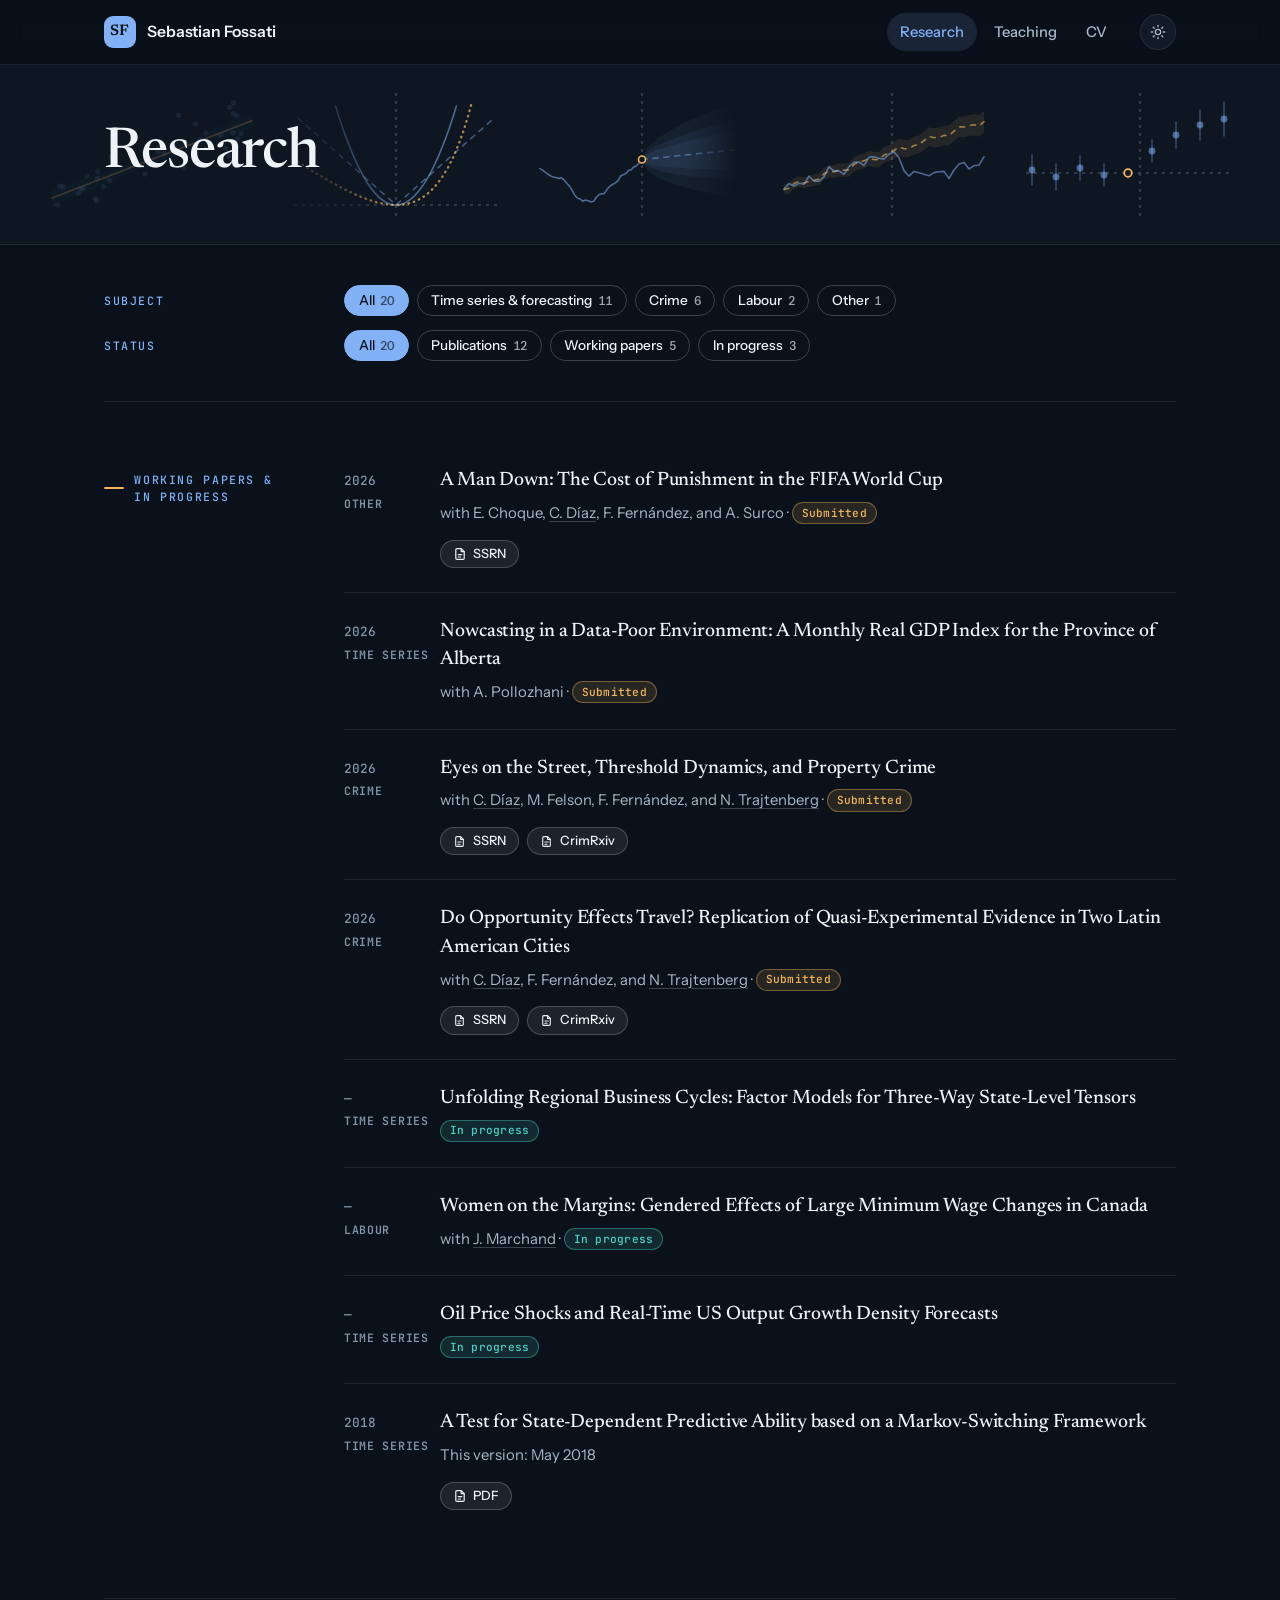
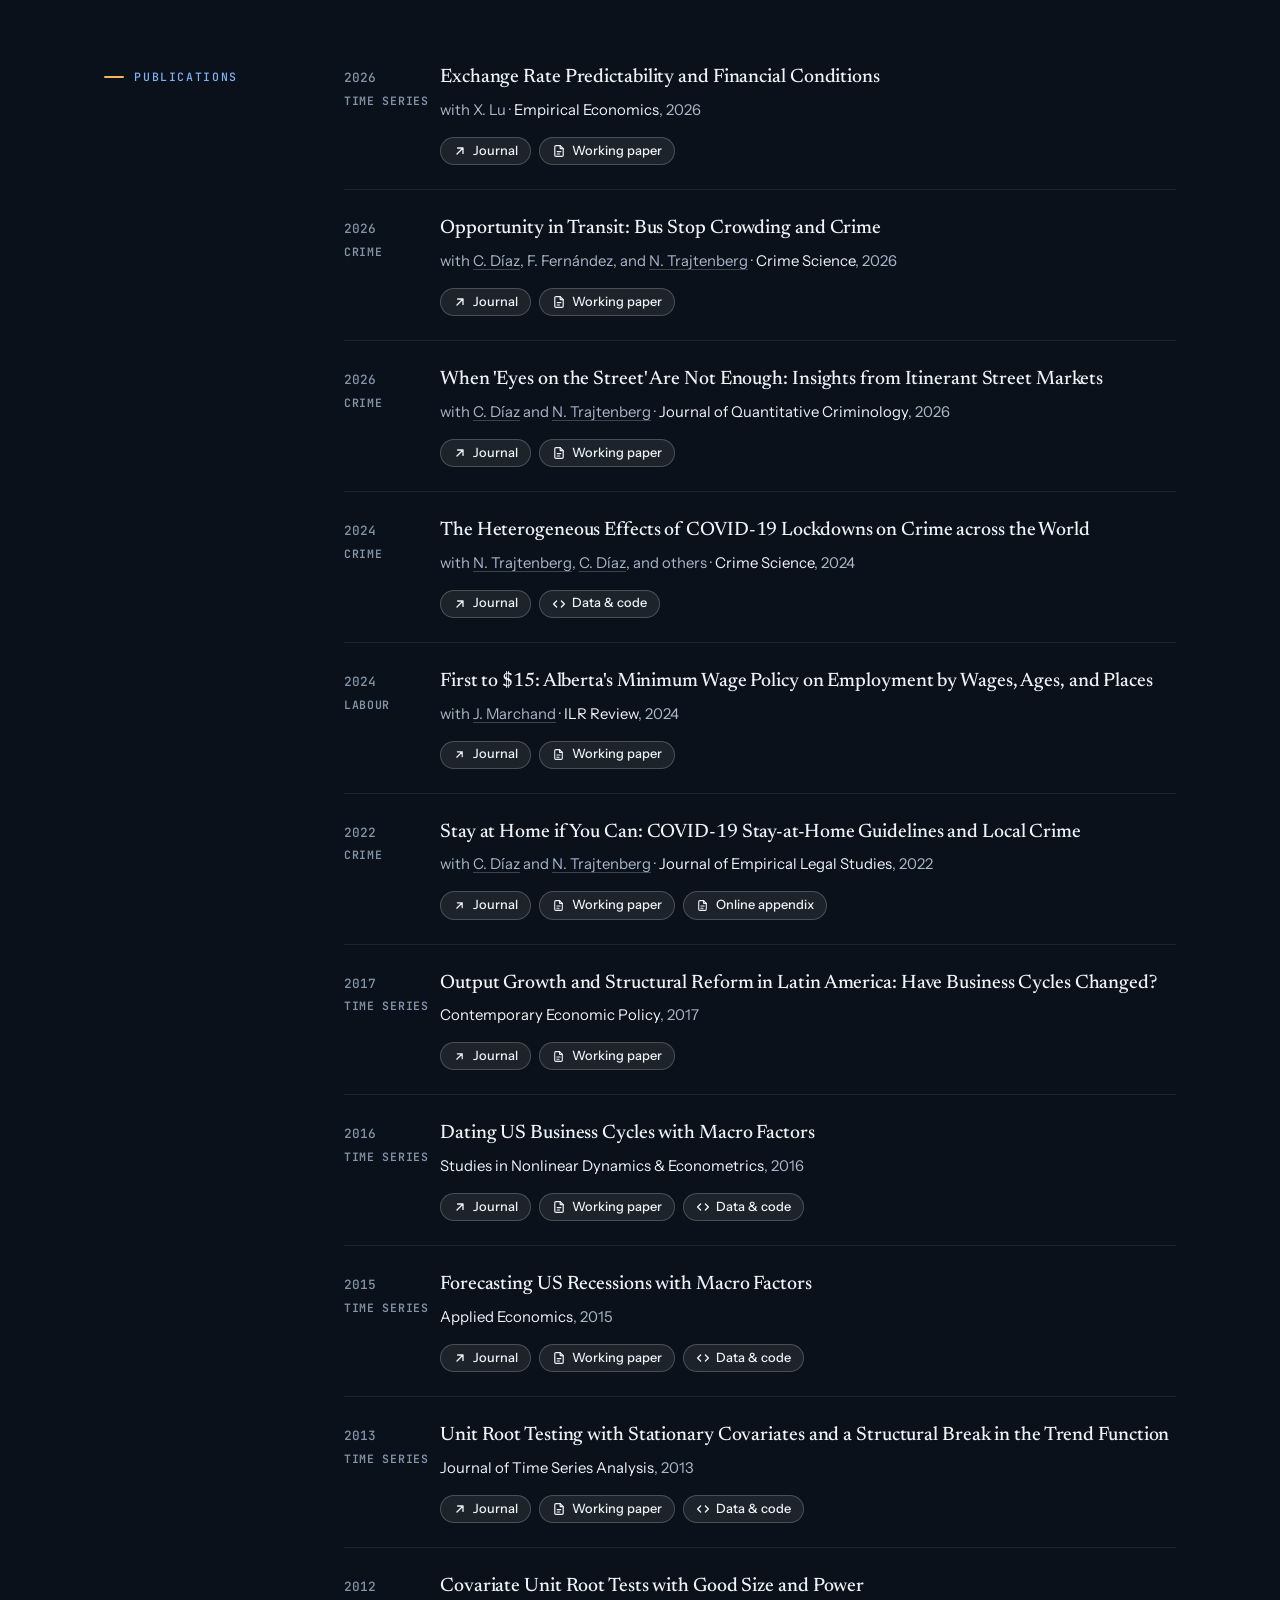
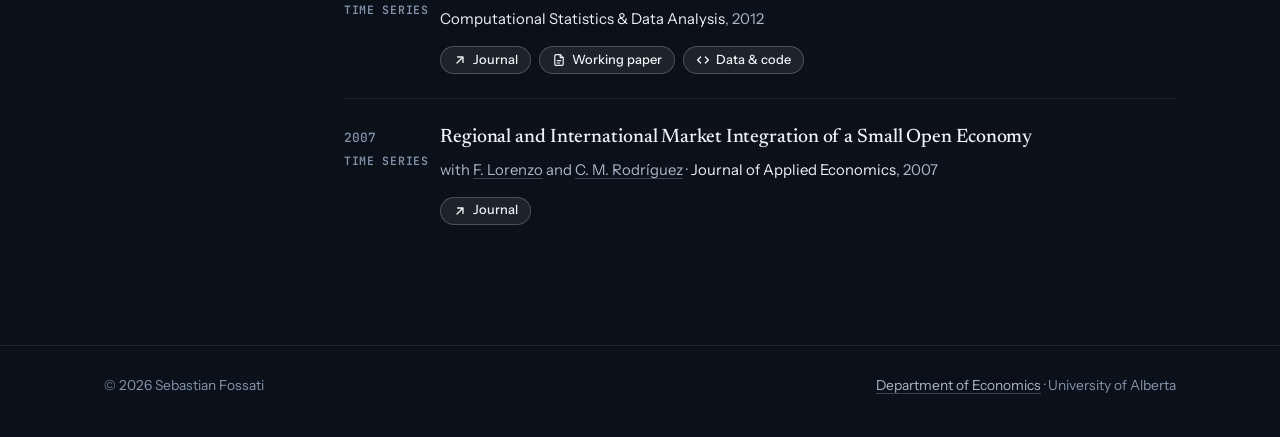
==== commit 1ad28c75: "Open in dark mode, plain subtitle, trim featured paper links The site now opens dark unless the visi" ====
--- a/research.html
+++ b/research.html
@@ -23,13 +23,13 @@
   <link href="https://fonts.googleapis.com/css2?family=Instrument+Sans:wght@400..700&family=JetBrains+Mono:wght@400..600&family=Newsreader:ital,opsz,wght@0,6..72,400..600;1,6..72,400..500&display=swap" rel="stylesheet">
   <link rel="stylesheet" href="assets/css/style.css">
   <!-- Sets light or dark before the page paints: the visitor's saved choice
-       if they have used the toggle, otherwise their device's setting -->
+       if they have used the toggle, otherwise dark -->
   <script>
     (function () {
       var t = null;
       try { t = localStorage.getItem("theme"); } catch (e) {}
       if (t !== "light" && t !== "dark") {
-        t = window.matchMedia("(prefers-color-scheme: light)").matches ? "light" : "dark";
+        t = "dark";
       }
       document.documentElement.dataset.theme = t;
       if (t === "light") document.querySelector('meta[name="theme-color"]').content = "#f3f6f9";
--- a/assets/css/style.css
+++ b/assets/css/style.css
@@ -3,9 +3,10 @@
 
    Colors: a deep navy-black base, a bright blue accent, gold for
    highlights and labels, and teal for work in progress. Small labels,
-   years and course codes are set in JetBrains Mono. The site follows the visitor's device setting (light or
-   dark) until they use the toggle in the header. To change the look, edit the variables in the blocks below:
-   the first "theme" block is dark mode, the second is light mode. Fonts
+   years and course codes are set in JetBrains Mono. The site opens in
+   dark mode; the toggle in the header switches to light. To change the
+   look, edit the variables in the blocks below: the first "theme" block
+   is dark mode, the second is light mode. Fonts
    are set in the "Type" block.
    ========================================================================== */
 
@@ -544,11 +545,9 @@
 
 .hero .lede {
   margin: 0;
-  font-family: var(--font-serif);
-  font-size: 1.45rem;
-  font-style: italic;
-  line-height: 1.3;
-  color: var(--gold-ink);
+  font-size: 1.15rem;
+  font-weight: 500;
+  color: var(--muted);
 }
 
 .hero-actions {
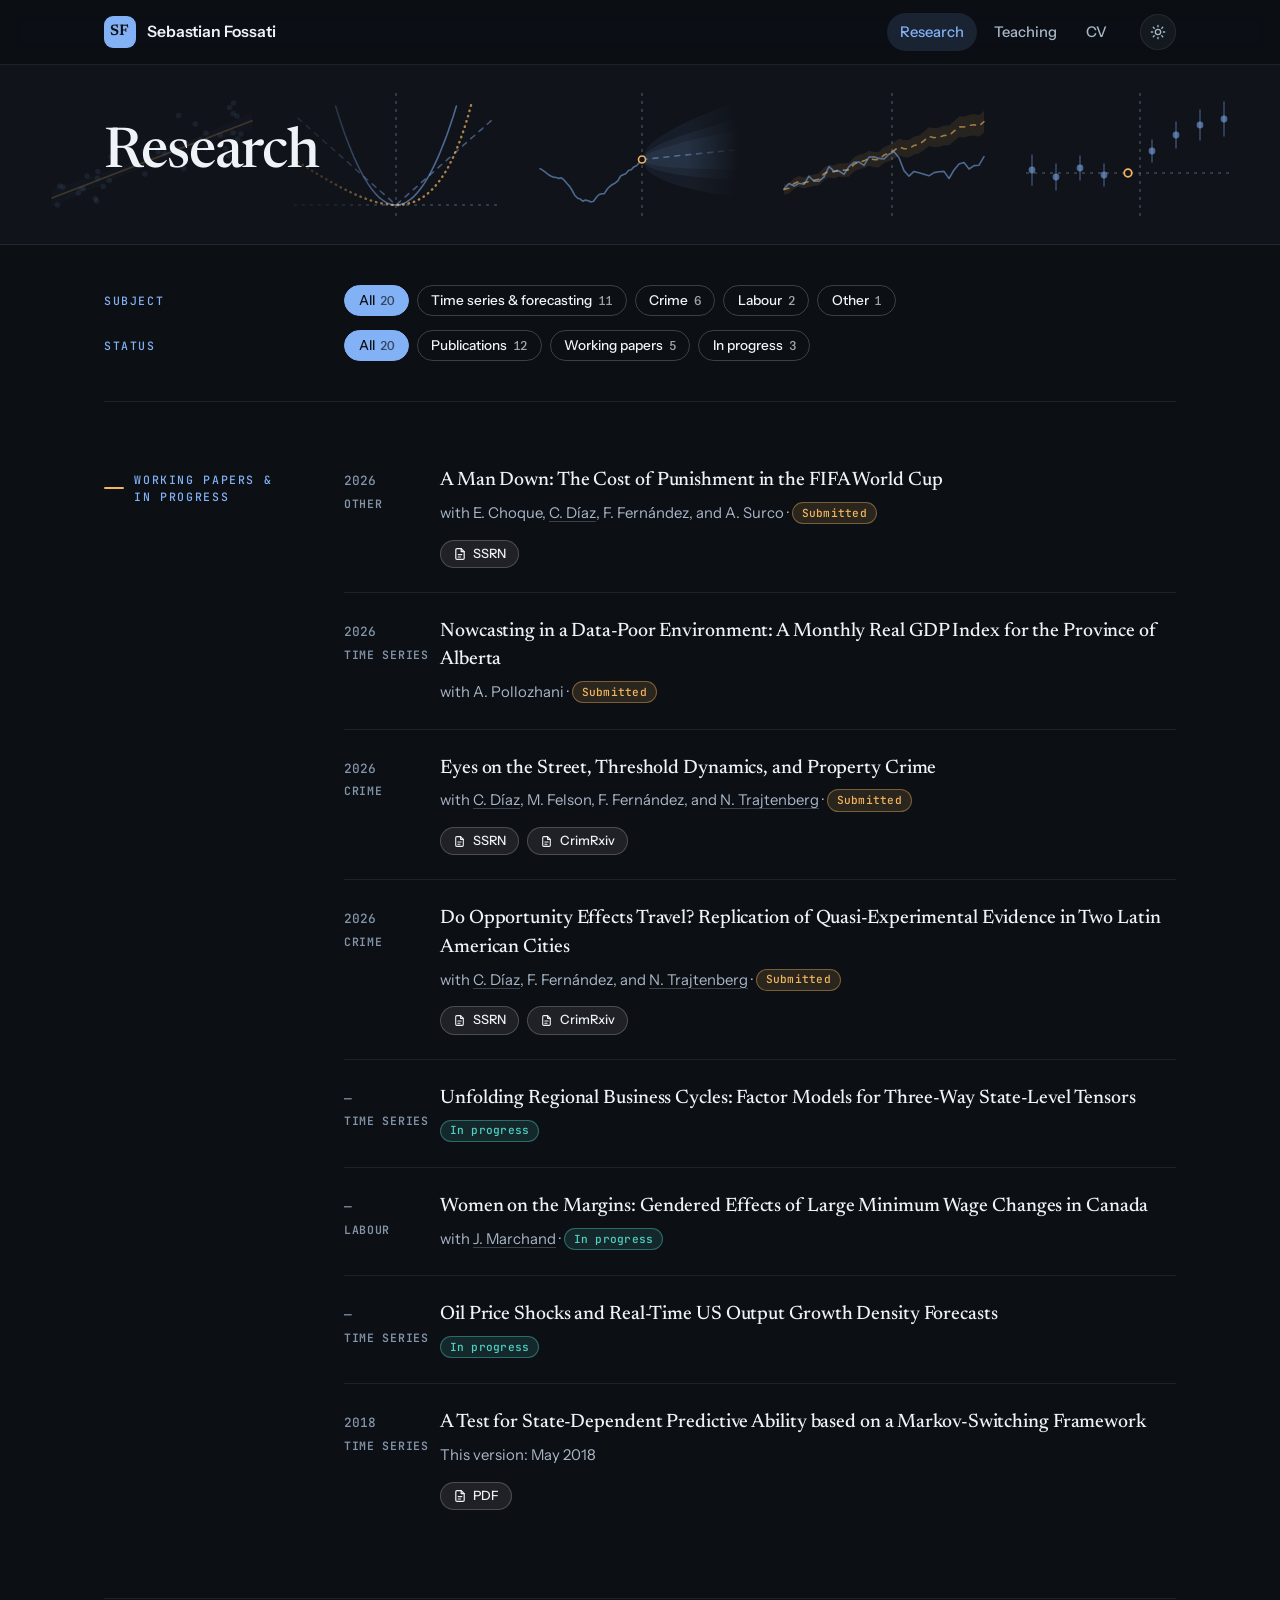
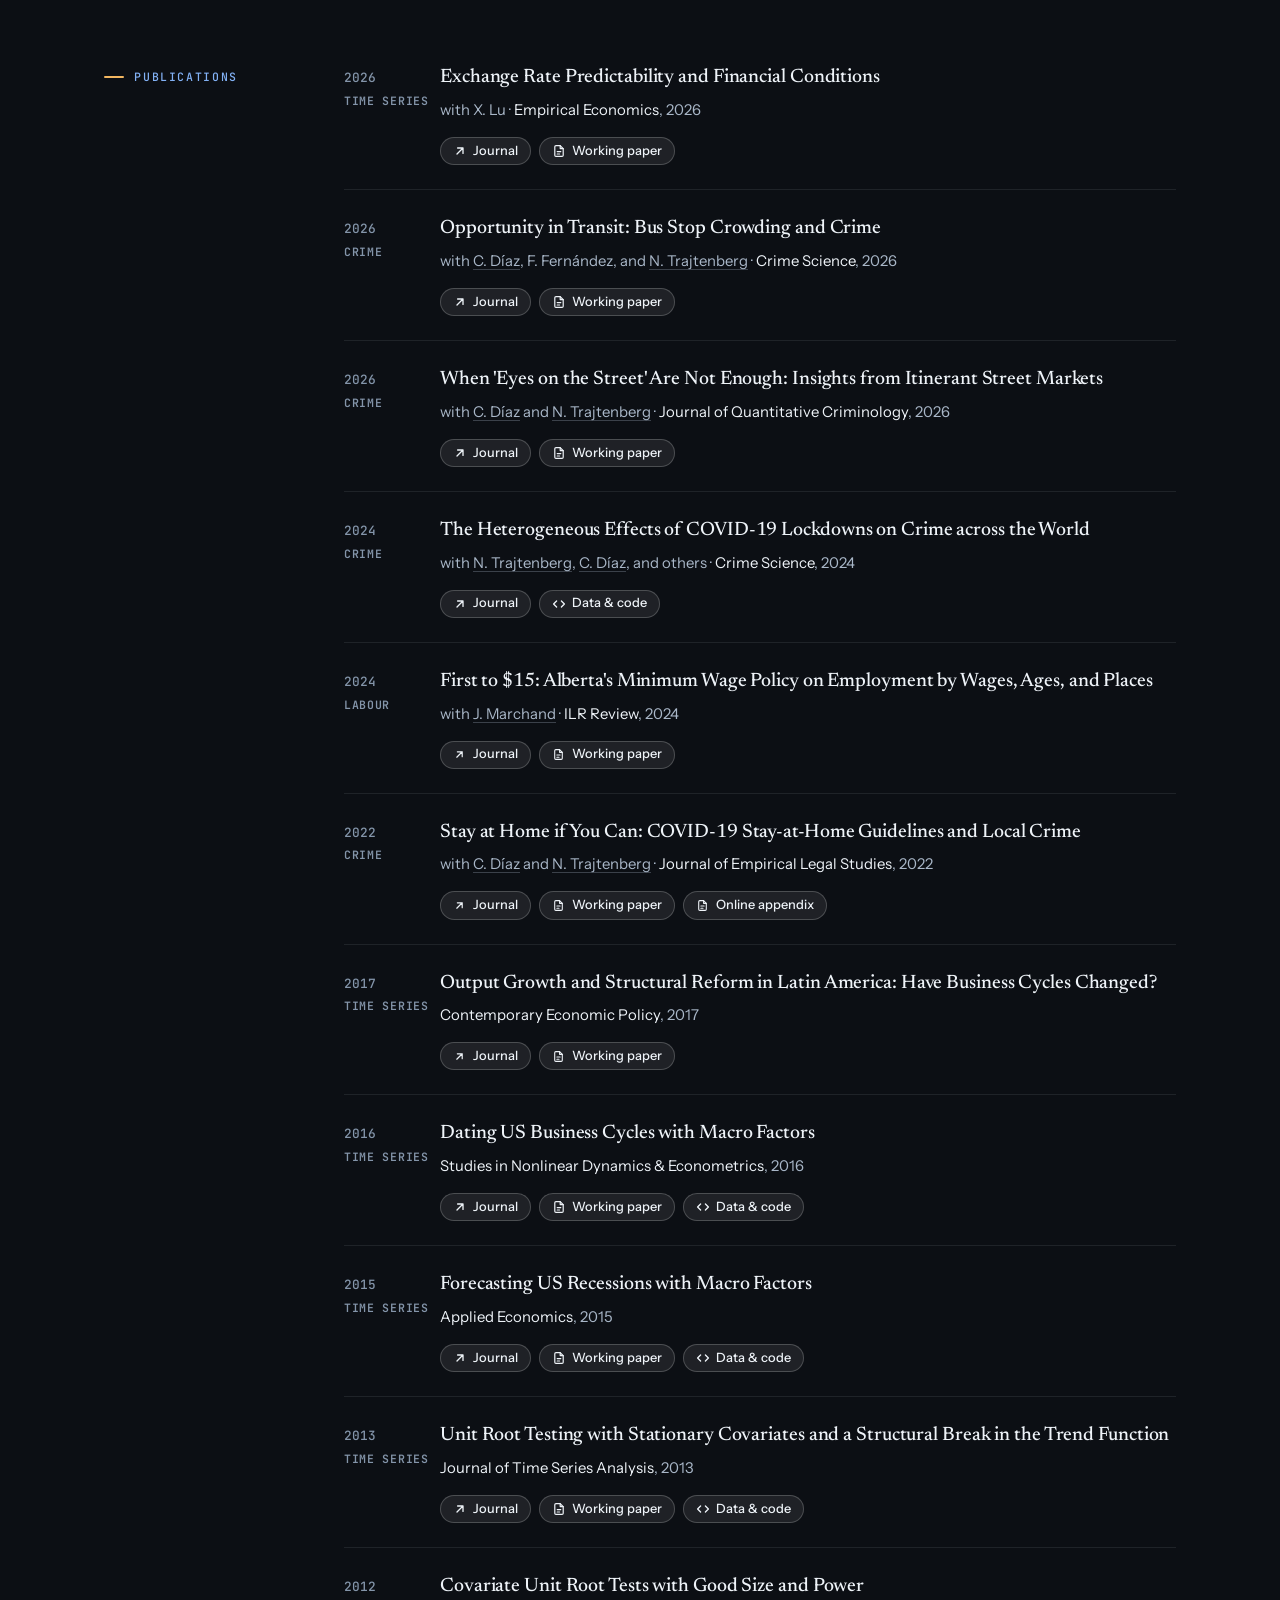
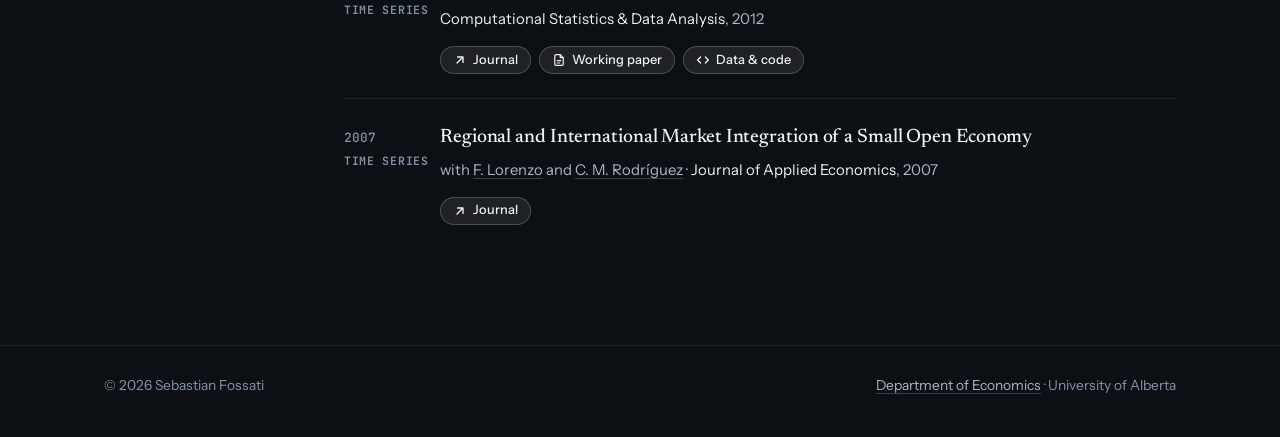
==== commit f774a747: "Make the dark background less navy Co-Authored-By: Claude Opus 5.5 <noreply@anthropic.com>" ====
--- a/research.html
+++ b/research.html
@@ -16,7 +16,7 @@
   <meta name="twitter:card" content="summary">
   <!-- Browser toolbar color on phones (navy; light when the visitor picks
        light mode — see the script below and assets/js/theme.js) -->
-  <meta name="theme-color" content="#0a111a">
+  <meta name="theme-color" content="#0c0f14">
   <link rel="icon" href="assets/img/favicon.svg" type="image/svg+xml">
   <link rel="preconnect" href="https://fonts.googleapis.com">
   <link rel="preconnect" href="https://fonts.gstatic.com" crossorigin>
--- a/assets/css/style.css
+++ b/assets/css/style.css
@@ -1,7 +1,7 @@
 /* ==========================================================================
    style.css — all styling for the site.
 
-   Colors: a deep navy-black base, a bright blue accent, gold for
+   Colors: a near-black base with a slight blue cast, a bright blue accent, gold for
    highlights and labels, and teal for work in progress. Small labels,
    years and course codes are set in JetBrains Mono. The site opens in
    dark mode; the toggle in the header switches to light. To change the
@@ -22,9 +22,9 @@
 
 /* ---- Dark theme (also used when JavaScript is off) ------------------------- */
 :root {
-  --bg: #0a111a;
-  --surface: #111b27;
-  --band: #0d1621;
+  --bg: #0c0f14;
+  --surface: #14181f;
+  --band: #101319;
   --text: #eef3f8;
   --muted: #a9b7c8;
   --faint: #8495aa;
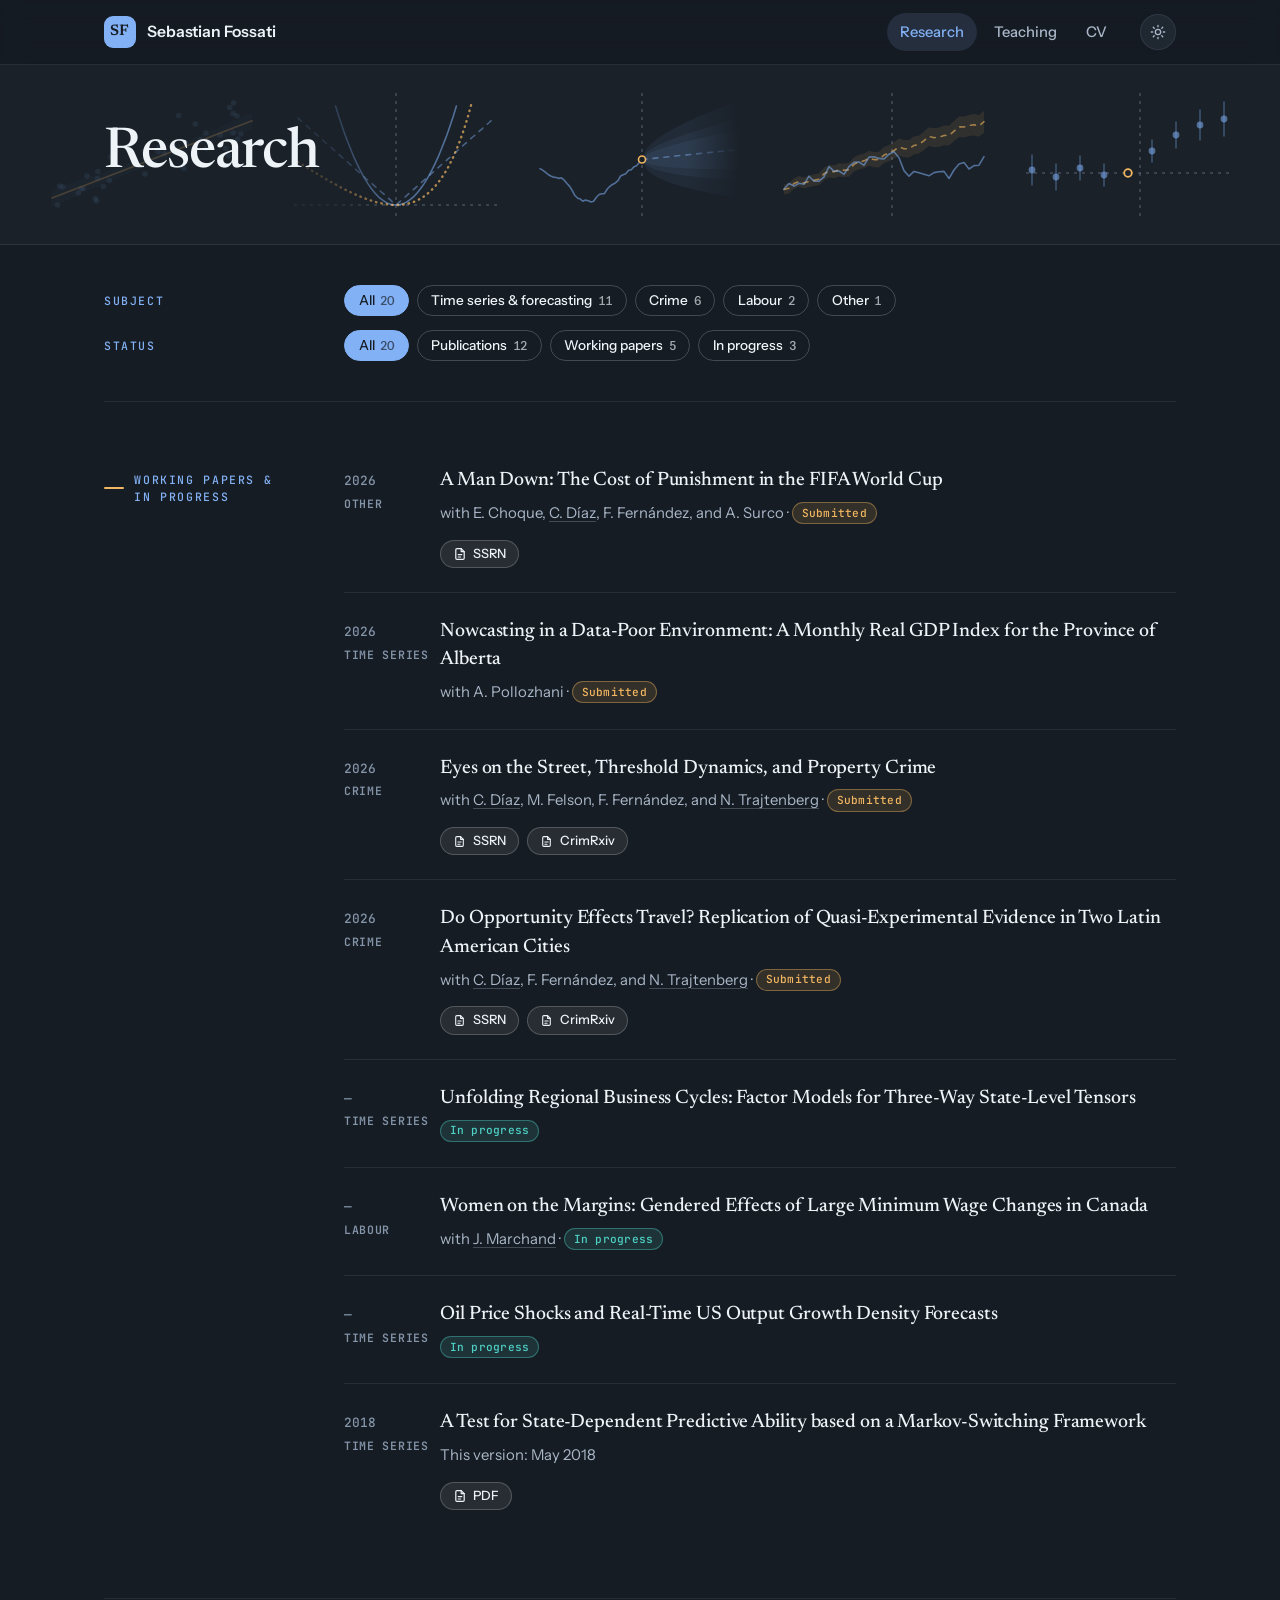
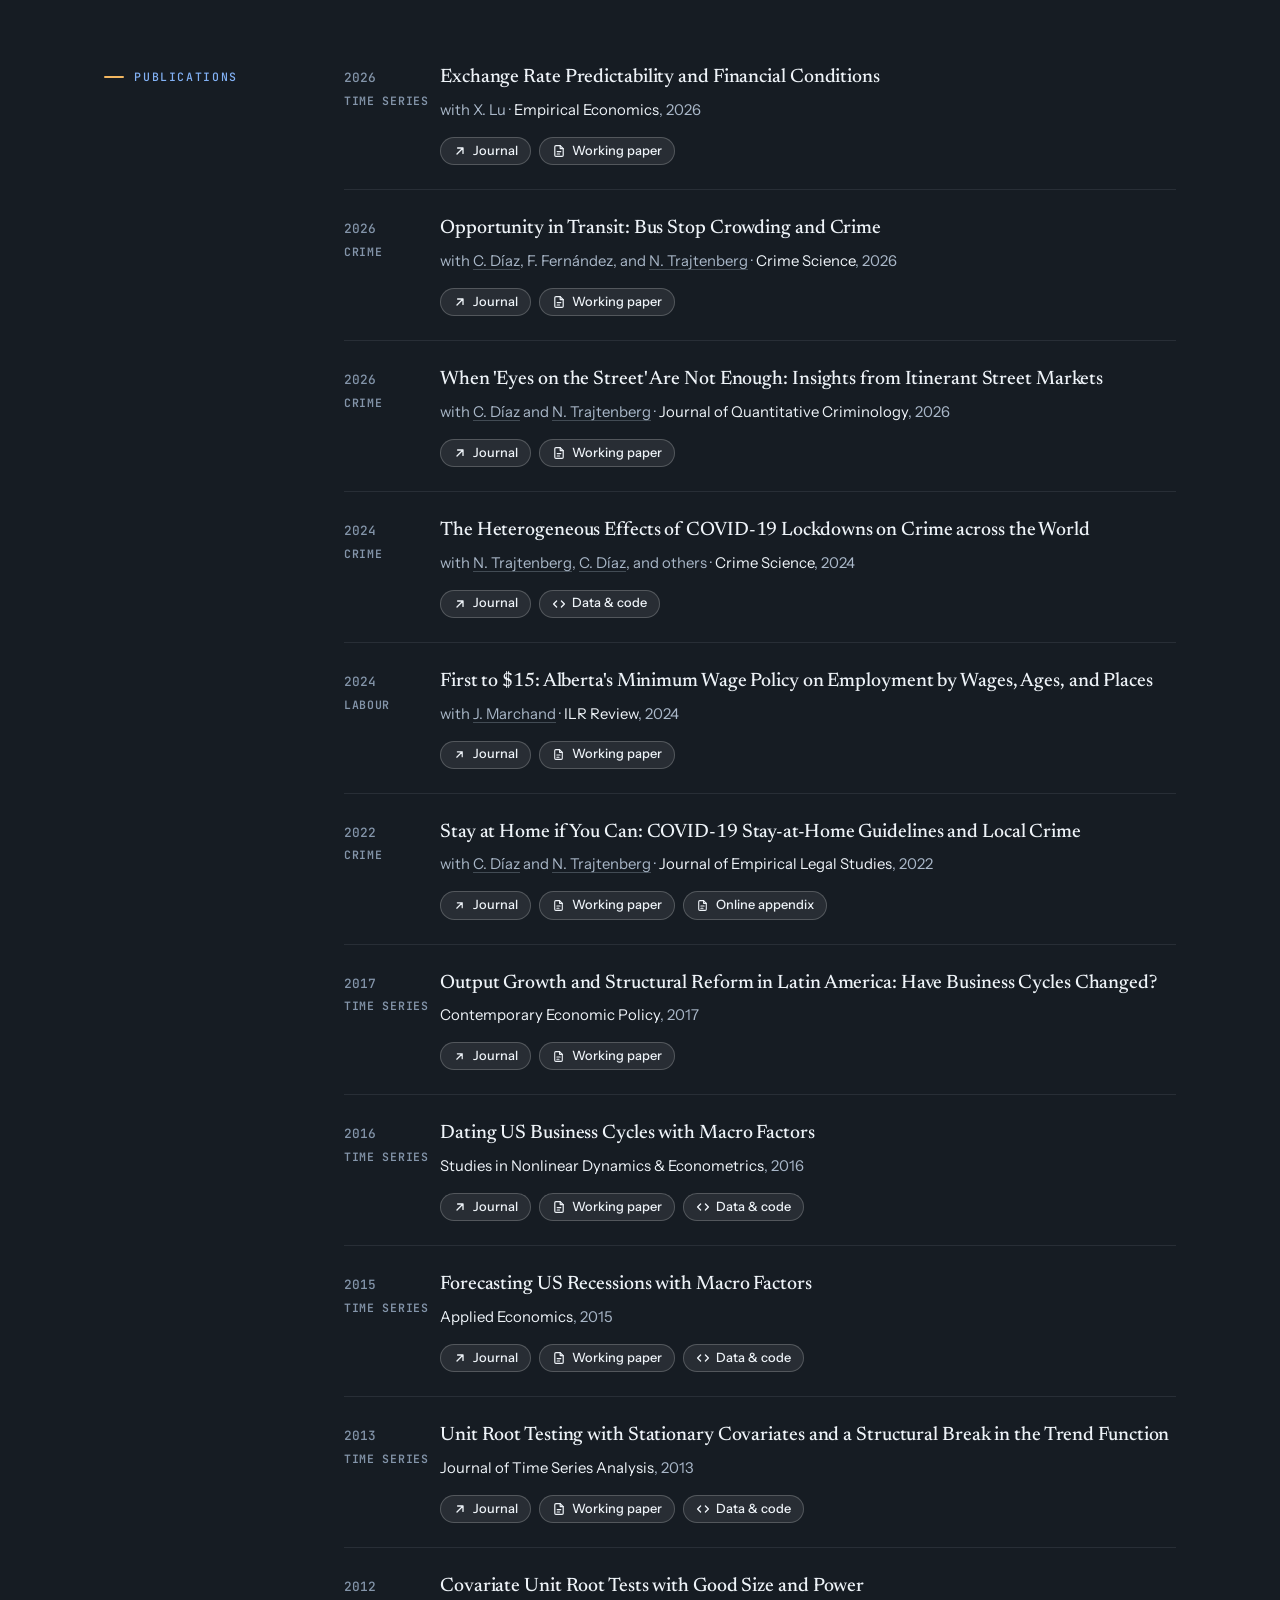
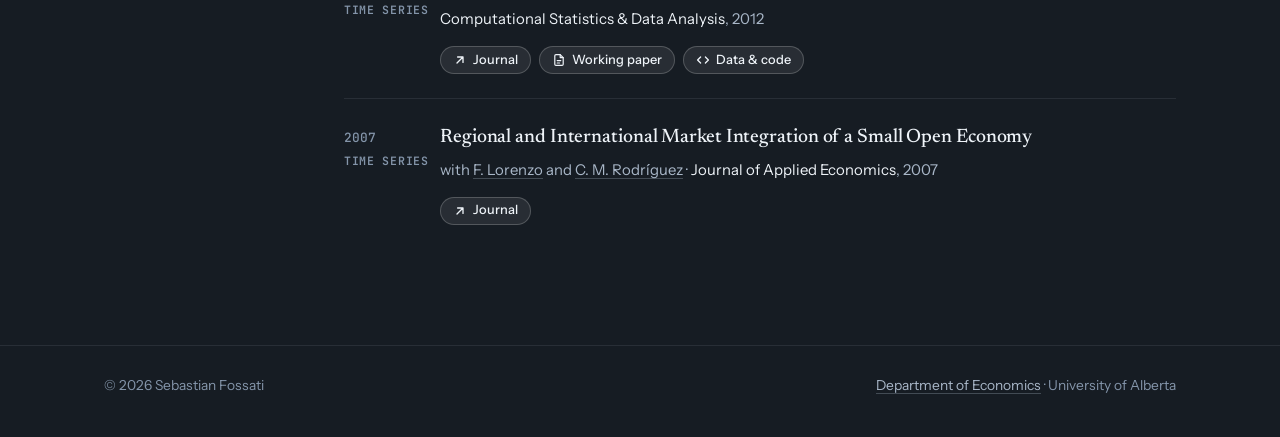
==== commit a72b952f: "Switch the dark background to slate Co-Authored-By: Claude Opus 5.5 <noreply@anthropic.com>" ====
--- a/research.html
+++ b/research.html
@@ -16,7 +16,7 @@
   <meta name="twitter:card" content="summary">
   <!-- Browser toolbar color on phones (navy; light when the visitor picks
        light mode — see the script below and assets/js/theme.js) -->
-  <meta name="theme-color" content="#0c0f14">
+  <meta name="theme-color" content="#161c23">
   <link rel="icon" href="assets/img/favicon.svg" type="image/svg+xml">
   <link rel="preconnect" href="https://fonts.googleapis.com">
   <link rel="preconnect" href="https://fonts.gstatic.com" crossorigin>
--- a/assets/css/style.css
+++ b/assets/css/style.css
@@ -1,7 +1,7 @@
 /* ==========================================================================
    style.css — all styling for the site.
 
-   Colors: a near-black base with a slight blue cast, a bright blue accent, gold for
+   Colors: a dark slate base, a bright blue accent, gold for
    highlights and labels, and teal for work in progress. Small labels,
    years and course codes are set in JetBrains Mono. The site opens in
    dark mode; the toggle in the header switches to light. To change the
@@ -22,9 +22,9 @@
 
 /* ---- Dark theme (also used when JavaScript is off) ------------------------- */
 :root {
-  --bg: #0c0f14;
-  --surface: #14181f;
-  --band: #101319;
+  --bg: #161c23;
+  --surface: #1f2731;
+  --band: #1a2129;
   --text: #eef3f8;
   --muted: #a9b7c8;
   --faint: #8495aa;
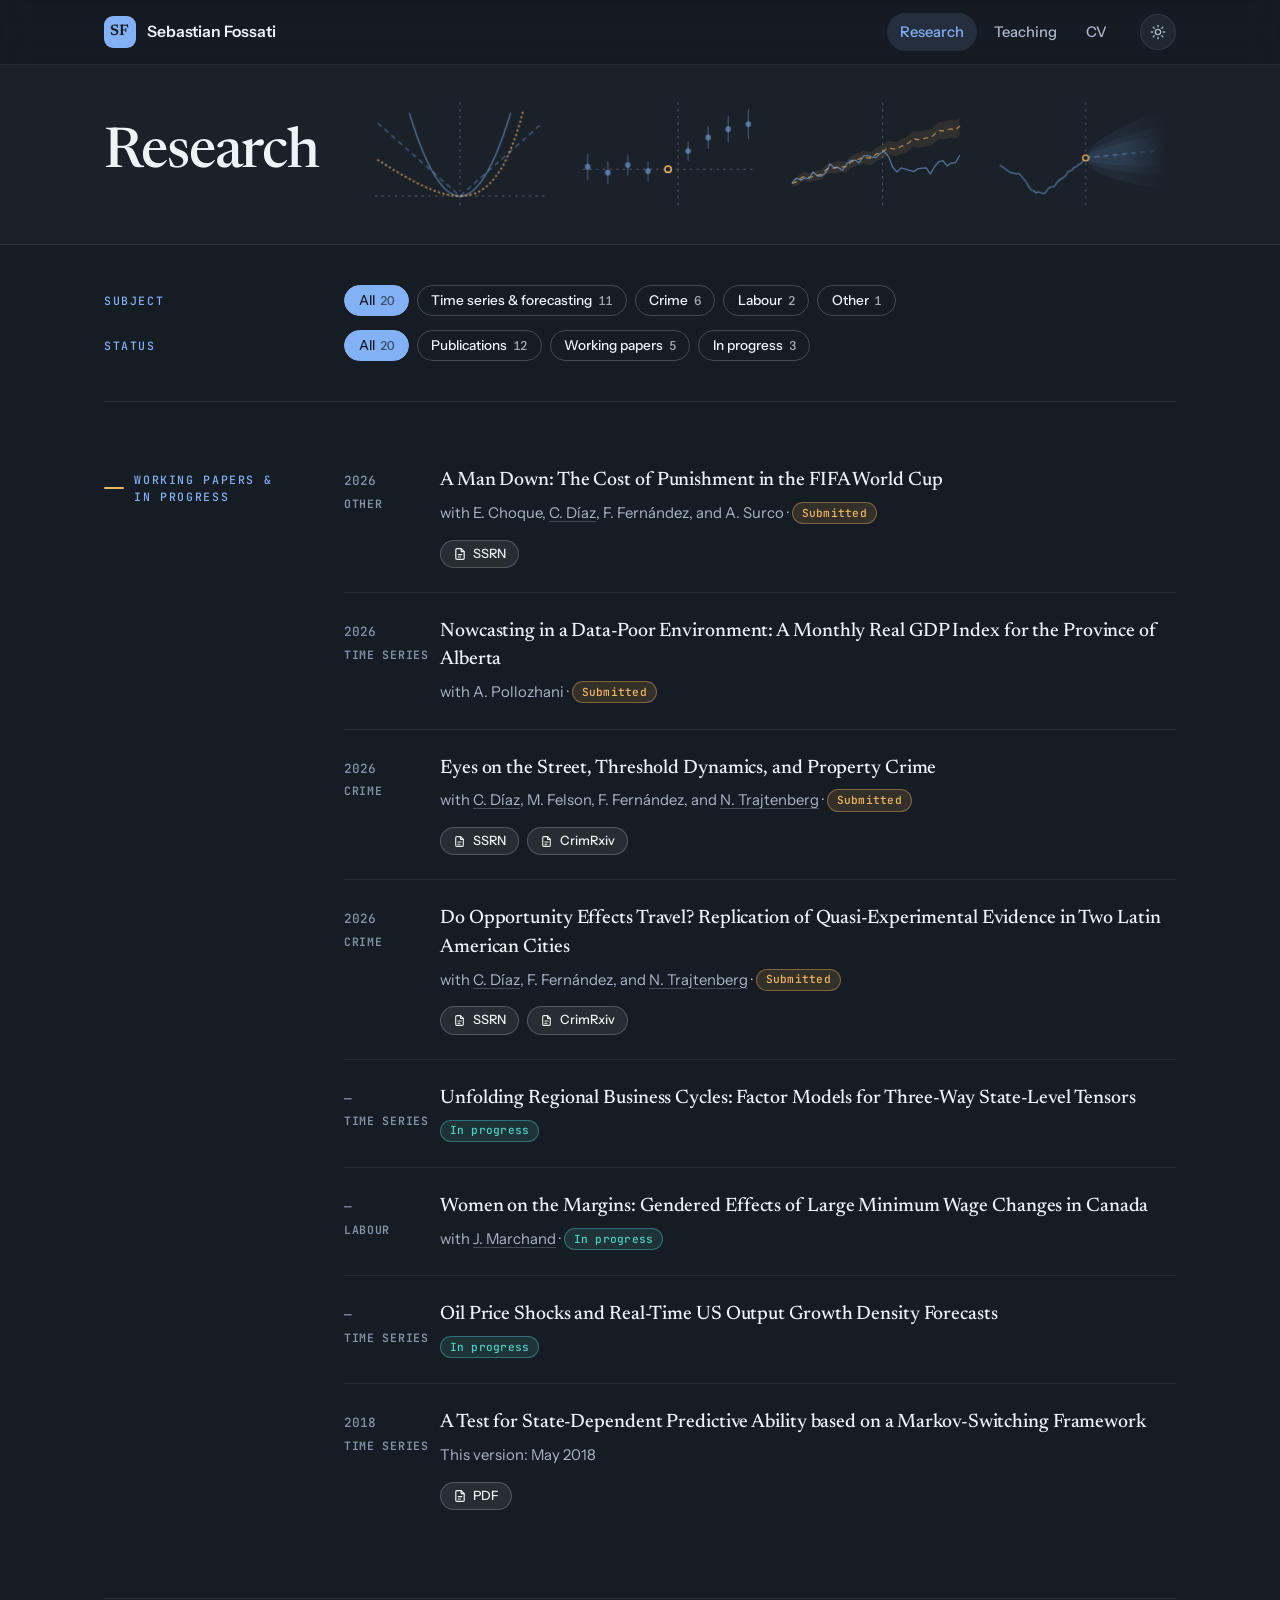
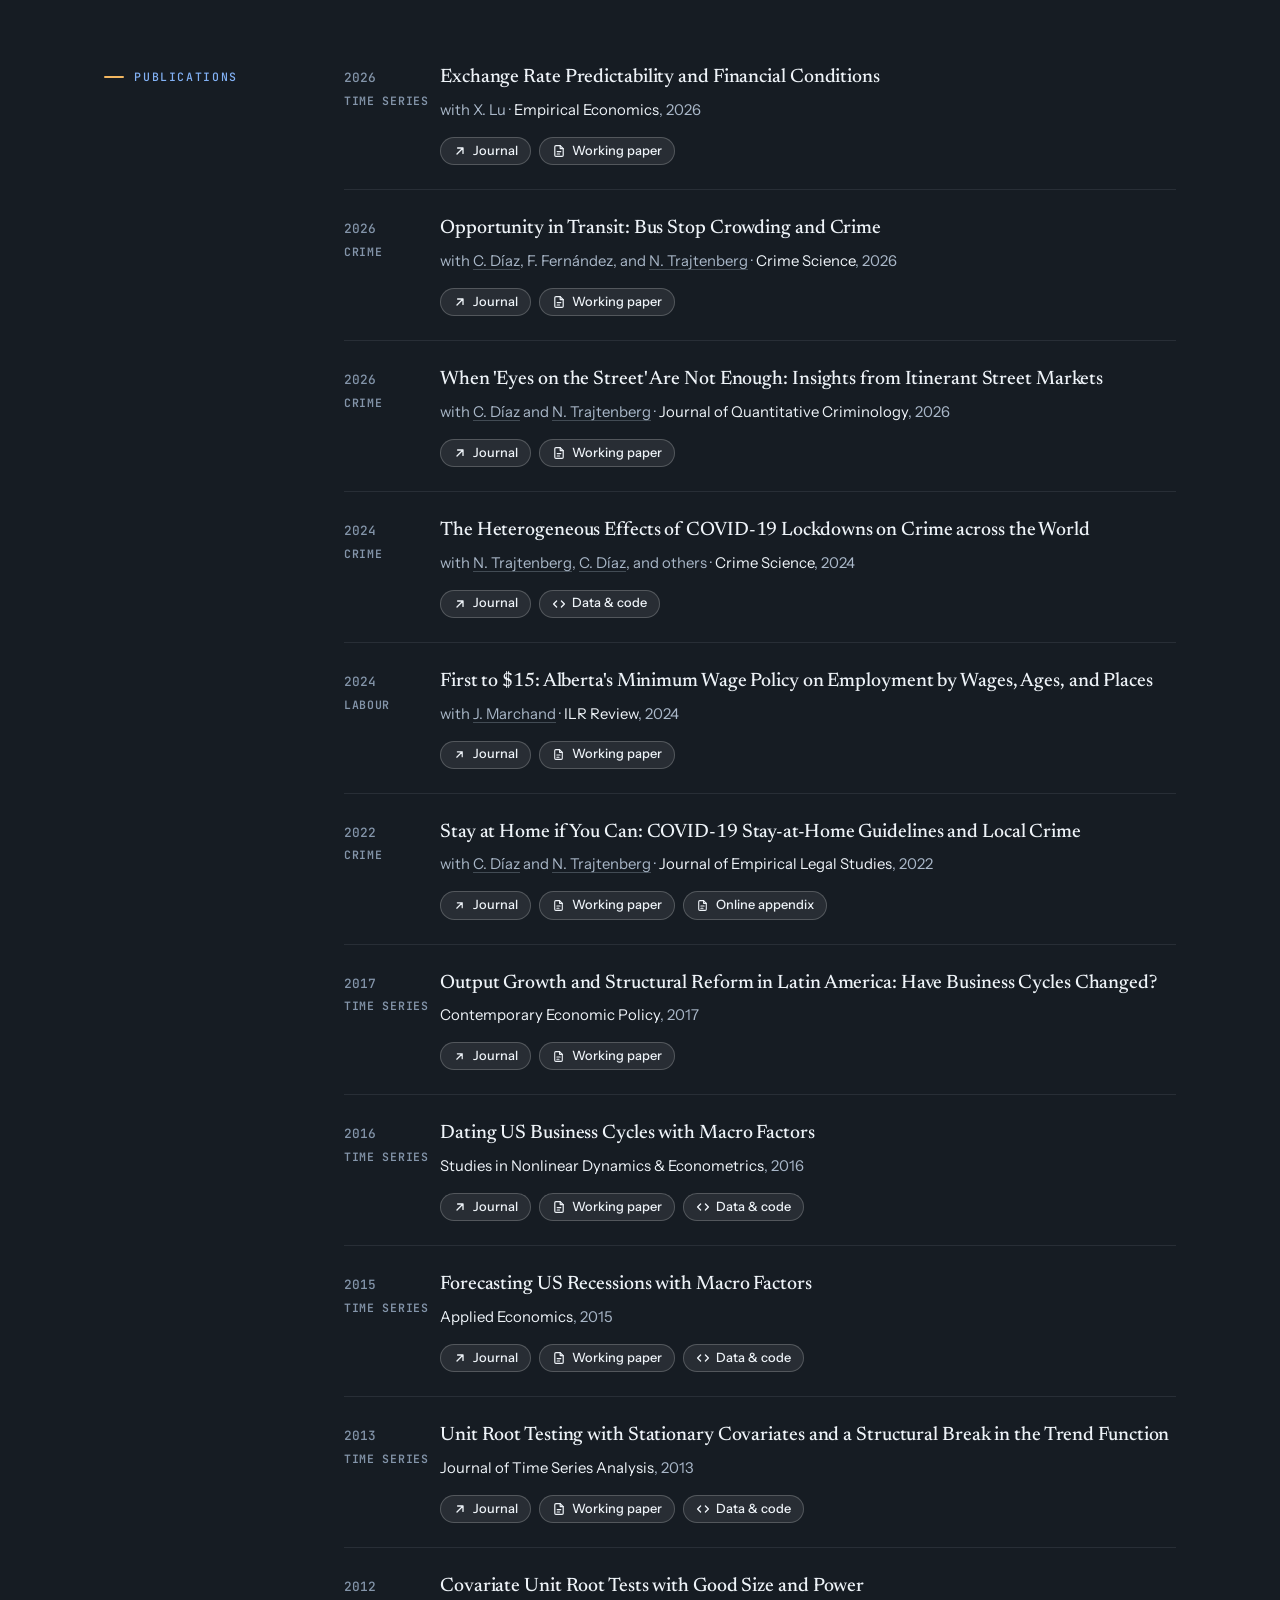
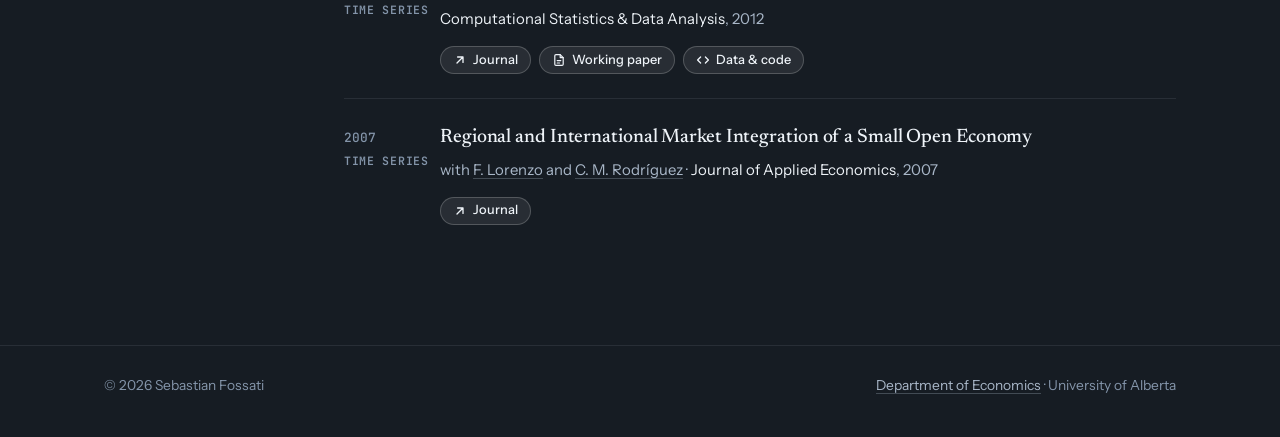
==== commit 9e4ceb45: "Put the header charts beside the title, at most four, in priority order - Cards sit to the right of " ====
--- a/research.html
+++ b/research.html
@@ -64,28 +64,73 @@
   <main id="main">
 
     <!-- ==================================================================
-         PAGE HEADER — the title sits on top of a row of same-size cards,
-         each holding one small decorative chart. Left to right: a scatter
-         plot with a fitted regression line, three loss functions (squared,
-         absolute, and asymmetric LinEx), a forecast fan chart, an actual
-         series that falls below its counterfactual (with a band) after a
-         policy date, an event study, and distance rings around a street
-         segment. Research and Teaching
-         share the same cards.
-
-         The cards are listed LEFT TO RIGHT: the first one (the scatter
-         plot) is the leftmost and always shows; as the window gets
-         narrower, cards drop off from the right. The gap between cards
-         is fixed and the strip is centered on the page text, with any
-         spare width split evenly between the two sides. A card that sits
-         behind the title is drawn fainter. Phones get the same strip
-         with smaller cards. To reorder, move an
-         <svg class="head-card …"> block; to drop a chart, delete its block.
+         PAGE HEADER — the title on the left; to its right, a row of up to
+         four same-size cards, each holding one small decorative chart.
+         Research and Teaching share the same cards.
+
+         The cards are listed in PRIORITY order, 1 to 4, and drawn right
+         to left, so on a wide window the row reads 4 3 2 1:
+           1  forecast path (history, then a fan chart)
+           2  synthetic control (actual series vs its synthetic
+              counterfactual, with a band, after a policy date)
+           3  difference-in-differences (event-study estimates with 95%
+              intervals around the treatment date)
+           4  loss functions (squared, absolute, asymmetric LinEx)
+         Card 1 always shows; as the window gets narrower, cards drop off
+         from the left (4 first, then 3, then 2), so the row never runs
+         under the title. To reorder, move an <svg class="head-card …">
+         block. Charts that are not in use (a scatter plot with a fitted
+         line, distance rings around a street segment) are kept in an
+         HTML comment at the end of the row.
          ================================================================== -->
     <header class="page-head">
       <div class="wrap">
         <h1 class="fade-in">Research</h1>
         <div class="head-cards" aria-hidden="true">
+          <svg class="head-card card-fan" viewBox="0 0 220 132" focusable="false">
+            <defs>
+              <linearGradient id="fan-fade" gradientUnits="userSpaceOnUse" x1="112" y1="0" x2="210" y2="0">
+                <stop offset="0.45" class="fan-stop-on"/>
+                <stop offset="1" class="fan-stop-off"/>
+              </linearGradient>
+            </defs>
+            <g class="fan">
+              <path d="M112.0 70.5 L116.5 59.7 L120.9 54.9 L125.4 51.2 L129.8 47.9 L134.3 45.0 L138.7 42.4 L143.2 39.9 L147.6 37.5 L152.1 35.2 L156.5 33.1 L161.0 31.1 L165.5 29.1 L169.9 27.1 L174.4 25.2 L178.8 23.4 L183.3 21.6 L187.7 19.9 L192.2 18.2 L196.6 16.6 L201.1 14.9 L205.5 13.3 L210.0 11.8 L210.0 109.0 L205.5 108.4 L201.1 107.7 L196.6 107.0 L192.2 106.2 L187.7 105.5 L183.3 104.7 L178.8 103.8 L174.4 102.8 L169.9 101.9 L165.5 100.9 L161.0 99.8 L156.5 98.7 L152.1 97.5 L147.6 96.2 L143.2 94.7 L138.7 93.2 L134.3 91.3 L129.8 89.4 L125.4 87.0 L120.9 84.2 L116.5 80.4 L112.0 70.5 Z"/>
+              <path d="M112.0 70.5 L116.5 63.5 L120.9 60.2 L125.4 57.8 L129.8 55.5 L134.3 53.5 L138.7 51.6 L143.2 49.9 L147.6 48.2 L152.1 46.6 L156.5 45.1 L161.0 43.6 L165.5 42.2 L169.9 40.9 L174.4 39.5 L178.8 38.1 L183.3 36.8 L187.7 35.5 L192.2 34.4 L196.6 33.0 L201.1 31.9 L205.5 30.7 L210.0 29.5 L210.0 91.2 L205.5 91.0 L201.1 90.8 L196.6 90.5 L192.2 90.1 L187.7 89.8 L183.3 89.5 L178.8 89.0 L174.4 88.7 L169.9 88.2 L165.5 87.8 L161.0 87.2 L156.5 86.7 L152.1 86.1 L147.6 85.5 L143.2 84.7 L138.7 83.8 L134.3 82.9 L129.8 81.8 L125.4 80.5 L120.9 78.9 L116.5 76.6 L112.0 70.5 Z"/>
+              <path d="M112.0 70.5 L116.5 65.8 L120.9 63.6 L125.4 61.8 L129.8 60.2 L134.3 58.7 L138.7 57.4 L143.2 56.0 L147.6 54.9 L152.1 53.6 L156.5 52.5 L161.0 51.4 L165.5 50.3 L169.9 49.2 L174.4 48.2 L178.8 47.2 L183.3 46.2 L187.7 45.2 L192.2 44.2 L196.6 43.3 L201.1 42.4 L205.5 41.4 L210.0 40.5 L210.0 80.3 L205.5 80.3 L201.1 80.3 L196.6 80.2 L192.2 80.2 L187.7 80.2 L183.3 80.1 L178.8 80.0 L174.4 80.0 L169.9 79.8 L165.5 79.7 L161.0 79.5 L156.5 79.3 L152.1 79.0 L147.6 78.8 L143.2 78.5 L138.7 78.2 L134.3 77.7 L129.8 77.1 L125.4 76.5 L120.9 75.5 L116.5 74.3 L112.0 70.5 Z"/>
+            </g>
+            <line class="origin" x1="112" y1="4" x2="112" y2="128"/>
+            <path class="line line-dashed forecast" d="M112.0 70.5 L116.5 70.0 L120.9 69.6 L125.4 69.1 L129.8 68.7 L134.3 68.2 L138.7 67.8 L143.2 67.3 L147.6 66.8 L152.1 66.3 L156.5 65.9 L161.0 65.5 L165.5 65.0 L169.9 64.5 L174.4 64.0 L178.8 63.6 L183.3 63.1 L187.7 62.7 L192.2 62.2 L196.6 61.8 L201.1 61.3 L205.5 60.9 L210.0 60.4"/>
+            <path class="line draw" pathLength="1" d="M10.0 79.6 L12.6 81.1 L15.6 83.3 L18.2 85.5 L20.7 87.0 L23.3 88.1 L26.3 88.5 L28.9 89.4 L31.4 88.8 L34.0 90.9 L37.0 94.5 L39.6 97.4 L42.1 101.3 L44.7 106.2 L47.7 109.3 L50.3 110.1 L52.8 112.2 L55.4 111.1 L58.4 111.8 L61.0 113.0 L63.6 112.3 L66.6 108.0 L69.2 105.5 L71.7 104.7 L74.3 104.6 L77.3 100.0 L79.9 97.3 L82.4 95.5 L85.0 94.2 L88.0 91.7 L90.6 87.0 L93.1 85.8 L95.7 84.8 L98.7 81.3 L101.3 80.7 L103.8 77.9 L106.4 76.8 L109.4 73.5 L112.0 70.5"/>
+            <circle class="marker" cx="112" cy="70.5" r="3.5"/>
+          </svg>
+          <svg class="head-card card-synth" viewBox="0 0 220 132" focusable="false">
+            <line class="ref" x1="118" y1="4" x2="118" y2="128"/>
+            <path class="band" d="M10.0 95.6 L15.0 94.1 L20.0 89.2 L25.0 86.9 L30.0 88.4 L35.0 86.6 L40.0 85.3 L45.0 84.2 L50.0 78.6 L55.0 75.9 L60.0 76.3 L65.0 74.2 L70.0 74.4 L75.0 73.8 L80.0 68.3 L85.0 65.7 L90.0 64.5 L95.0 61.7 L100.0 62.9 L105.0 62.8 L110.0 58.1 L115.0 56.0 L120.0 53.2 L125.0 49.6 L130.0 51.1 L135.0 51.0 L140.0 47.6 L145.0 46.4 L150.0 42.5 L155.0 38.2 L160.0 39.2 L165.0 38.6 L170.0 36.6 L175.0 36.5 L180.0 32.1 L185.0 27.5 L190.0 27.6 L195.0 25.9 L200.0 25.1 L205.0 26.0 L210.0 21.7 L210.0 43.7 L205.0 47.7 L200.0 46.5 L195.0 47.0 L190.0 48.4 L185.0 48.0 L180.0 52.3 L175.0 56.4 L170.0 56.2 L165.0 57.9 L160.0 58.2 L155.0 56.9 L150.0 60.9 L145.0 64.5 L140.0 65.4 L135.0 68.5 L130.0 68.3 L125.0 66.5 L120.0 69.8 L115.0 72.3 L110.0 74.1 L105.0 78.5 L100.0 78.3 L95.0 76.8 L90.0 79.3 L85.0 80.2 L80.0 82.5 L75.0 87.7 L70.0 88.0 L65.0 87.5 L60.0 89.3 L55.0 88.6 L50.0 91.0 L45.0 96.3 L40.0 97.1 L35.0 98.1 L30.0 99.6 L25.0 97.8 L20.0 99.8 L15.0 104.4 L10.0 105.6 Z"/>
+            <path class="line line-dashed" d="M10.0 100.6 L15.0 99.2 L20.0 94.5 L25.0 92.3 L30.0 94.0 L35.0 92.4 L40.0 91.2 L45.0 90.2 L50.0 84.8 L55.0 82.3 L60.0 82.8 L65.0 80.8 L70.0 81.2 L75.0 80.8 L80.0 75.4 L85.0 72.9 L90.0 71.9 L95.0 69.2 L100.0 70.6 L105.0 70.6 L110.0 66.1 L115.0 64.1 L120.0 61.5 L125.0 58.0 L130.0 59.7 L135.0 59.7 L140.0 56.5 L145.0 55.4 L150.0 51.7 L155.0 47.5 L160.0 48.7 L165.0 48.2 L170.0 46.4 L175.0 46.5 L180.0 42.2 L185.0 37.8 L190.0 38.0 L195.0 36.5 L200.0 35.8 L205.0 36.8 L210.0 32.7"/>
+            <path class="line draw" pathLength="1" d="M10.0 100.0 L15.0 94.5 L20.0 97.1 L25.0 94.3 L30.0 95.3 L35.0 87.2 L40.0 92.2 L45.0 92.1 L50.0 87.8 L55.0 77.6 L60.0 82.1 L65.0 82.0 L70.0 85.3 L75.0 77.6 L80.0 73.4 L85.0 73.0 L90.0 76.4 L95.0 68.1 L100.0 67.7 L105.0 69.4 L110.0 70.0 L115.0 65.2 L120.0 62.8 L125.0 68.7 L130.0 81.6 L135.0 87.2 L140.0 82.4 L145.0 83.8 L150.0 85.3 L155.0 86.8 L160.0 83.6 L165.0 82.7 L170.0 82.4 L175.0 89.5 L180.0 81.0 L185.0 75.1 L190.0 73.6 L195.0 80.0 L200.0 76.6 L205.0 76.2 L210.0 67.6"/>
+          </svg>
+          <svg class="head-card card-event" viewBox="0 0 220 132" focusable="false">
+            <line class="ref" x1="8" y1="84" x2="212" y2="84"/>
+            <line class="ref" x1="122" y1="4" x2="122" y2="128"/>
+            <g class="pop" style="--i:0"><path class="ci-bar" d="M14 66.0 L14 96.0"/><circle class="est" cx="14" cy="81.0" r="3.4"/></g>
+            <g class="pop" style="--i:1"><path class="ci-bar" d="M38 75.0 L38 101.0"/><circle class="est" cx="38" cy="88.0" r="3.4"/></g>
+            <g class="pop" style="--i:2"><path class="ci-bar" d="M62 67.0 L62 91.0"/><circle class="est" cx="62" cy="79.0" r="3.4"/></g>
+            <g class="pop" style="--i:3"><path class="ci-bar" d="M86 75.0 L86 97.0"/><circle class="est" cx="86" cy="86.0" r="3.4"/></g>
+            <circle class="est-ref pop" style="--i:4" cx="110" cy="84" r="3.8"/>
+            <g class="pop" style="--i:5"><path class="ci-bar" d="M134 51.0 L134 73.0"/><circle class="est" cx="134" cy="62.0" r="3.4"/></g>
+            <g class="pop" style="--i:6"><path class="ci-bar" d="M158 33.0 L158 59.0"/><circle class="est" cx="158" cy="46.0" r="3.4"/></g>
+            <g class="pop" style="--i:7"><path class="ci-bar" d="M182 21.0 L182 51.0"/><circle class="est" cx="182" cy="36.0" r="3.4"/></g>
+            <g class="pop" style="--i:8"><path class="ci-bar" d="M206 13.0 L206 47.0"/><circle class="est" cx="206" cy="30.0" r="3.4"/></g>
+          </svg>
+          <svg class="head-card card-loss" viewBox="0 0 220 132" focusable="false">
+            <line class="ref" x1="8" y1="116" x2="212" y2="116"/>
+            <line class="ref" x1="110" y1="4" x2="110" y2="128"/>
+            <path class="line grow-up" style="--i:0" d="M49.6 17.0 L51.2 22.2 L52.8 27.4 L54.5 32.4 L56.1 37.2 L57.7 41.9 L59.3 46.5 L61.0 50.9 L62.7 55.2 L64.3 59.3 L65.9 63.3 L67.5 67.1 L69.2 70.8 L70.8 74.3 L72.4 77.7 L74.1 81.0 L75.7 84.1 L77.3 87.1 L79.0 89.9 L80.6 92.6 L82.2 95.1 L83.9 97.5 L85.5 99.7 L87.1 101.8 L88.7 103.8 L90.4 105.6 L92.0 107.3 L93.6 108.8 L95.3 110.2 L97.0 111.4 L98.6 112.5 L100.2 113.4 L101.8 114.2 L103.5 114.8 L105.1 115.4 L106.7 115.7 L108.4 115.9 L110.0 116.0 L111.6 115.9 L113.3 115.7 L114.9 115.4 L116.5 114.8 L118.2 114.2 L119.8 113.4 L121.4 112.5 L123.0 111.4 L124.7 110.2 L126.3 108.8 L128.0 107.3 L129.6 105.6 L131.3 103.8 L132.9 101.8 L134.5 99.7 L136.1 97.5 L137.8 95.1 L139.4 92.6 L141.0 89.9 L142.7 87.1 L144.3 84.1 L145.9 81.0 L147.6 77.7 L149.2 74.3 L150.8 70.8 L152.5 67.1 L154.1 63.3 L155.7 59.3 L157.3 55.2 L159.0 50.9 L160.7 46.5 L162.3 41.9 L163.9 37.2 L165.5 32.4 L167.2 27.4 L168.8 22.2 L170.4 17.0"/>
+            <path class="line loss-l1 grow-up" style="--i:1" d="M12.0 29.2 L13.6 30.6 L15.3 32.1 L16.9 33.5 L18.5 35.0 L20.2 36.4 L21.8 37.9 L23.4 39.3 L25.0 40.8 L26.7 42.2 L28.3 43.7 L30.0 45.1 L31.6 46.6 L33.3 48.0 L34.9 49.4 L36.5 50.9 L38.1 52.3 L39.8 53.8 L41.4 55.2 L43.0 56.7 L44.7 58.1 L46.3 59.6 L47.9 61.0 L49.6 62.5 L51.2 63.9 L52.8 65.4 L54.5 66.8 L56.1 68.3 L57.7 69.7 L59.3 71.2 L61.0 72.6 L62.7 74.0 L64.3 75.5 L65.9 76.9 L67.5 78.4 L69.2 79.8 L70.8 81.3 L72.4 82.7 L74.1 84.2 L75.7 85.6 L77.3 87.1 L79.0 88.5 L80.6 90.0 L82.2 91.4 L83.9 92.9 L85.5 94.3 L87.1 95.7 L88.7 97.2 L90.4 98.6 L92.0 100.1 L93.6 101.5 L95.3 103.0 L97.0 104.4 L98.6 105.9 L100.2 107.3 L101.8 108.8 L103.5 110.2 L105.1 111.7 L106.7 113.1 L108.4 114.6 L110.0 116.0 L111.6 114.6 L113.3 113.1 L114.9 111.7 L116.5 110.2 L118.2 108.8 L119.8 107.3 L121.4 105.9 L123.0 104.4 L124.7 103.0 L126.3 101.5 L128.0 100.1 L129.6 98.6 L131.3 97.2 L132.9 95.7 L134.5 94.3 L136.1 92.9 L137.8 91.4 L139.4 90.0 L141.0 88.5 L142.7 87.1 L144.3 85.6 L145.9 84.2 L147.6 82.7 L149.2 81.3 L150.8 79.8 L152.5 78.4 L154.1 76.9 L155.7 75.5 L157.3 74.0 L159.0 72.6 L160.7 71.2 L162.3 69.7 L163.9 68.3 L165.5 66.8 L167.2 65.4 L168.8 63.9 L170.4 62.5 L172.1 61.0 L173.7 59.6 L175.3 58.1 L177.0 56.7 L178.6 55.2 L180.2 53.8 L181.9 52.3 L183.5 50.9 L185.1 49.4 L186.7 48.0 L188.4 46.6 L190.0 45.1 L191.7 43.7 L193.3 42.2 L195.0 40.8 L196.6 39.3 L198.2 37.9 L199.8 36.4 L201.5 35.0 L203.1 33.5 L204.7 32.1 L206.4 30.6 L208.0 29.2"/>
+            <path class="line loss-asym grow-up" style="--i:2" d="M12.0 72.9 L13.6 73.9 L15.3 75.0 L16.9 76.0 L18.5 77.1 L20.2 78.1 L21.8 79.1 L23.4 80.1 L25.0 81.2 L26.7 82.1 L28.3 83.1 L30.0 84.2 L31.6 85.2 L33.3 86.1 L34.9 87.1 L36.5 88.0 L38.1 89.0 L39.8 90.0 L41.4 90.9 L43.0 91.9 L44.7 92.8 L46.3 93.7 L47.9 94.6 L49.6 95.5 L51.2 96.4 L52.8 97.3 L54.5 98.2 L56.1 99.0 L57.7 99.9 L59.3 100.7 L61.0 101.5 L62.7 102.3 L64.3 103.1 L65.9 103.8 L67.5 104.6 L69.2 105.4 L70.8 106.1 L72.4 106.8 L74.1 107.5 L75.7 108.1 L77.3 108.8 L79.0 109.4 L80.6 110.0 L82.2 110.6 L83.9 111.1 L85.5 111.7 L87.1 112.2 L88.7 112.7 L90.4 113.2 L92.0 113.6 L93.6 114.0 L95.3 114.3 L97.0 114.7 L98.6 115.0 L100.2 115.2 L101.8 115.5 L103.5 115.7 L105.1 115.8 L106.7 115.9 L108.4 116.0 L110.0 116.0 L111.6 116.0 L113.3 115.9 L114.9 115.8 L116.5 115.6 L118.2 115.4 L119.8 115.1 L121.4 114.7 L123.0 114.3 L124.7 113.9 L126.3 113.3 L128.0 112.8 L129.6 112.1 L131.3 111.3 L132.9 110.5 L134.5 109.6 L136.1 108.6 L137.8 107.5 L139.4 106.3 L141.0 105.1 L142.7 103.7 L144.3 102.2 L145.9 100.7 L147.6 98.9 L149.2 97.1 L150.8 95.2 L152.5 93.1 L154.1 91.0 L155.7 88.7 L157.3 86.2 L159.0 83.6 L160.7 80.8 L162.3 77.9 L163.9 74.8 L165.5 71.6 L167.2 68.1 L168.8 64.5 L170.4 60.7 L172.1 56.6 L173.7 52.4 L175.3 47.9 L177.0 43.2 L178.6 38.3 L180.2 33.1 L181.9 27.7 L183.5 22.0 L185.1 16.0"/>
+          </svg>
+          <!-- Not in use; to bring one back, move it above this comment.
           <svg class="head-card card-scatter" viewBox="0 0 220 132" focusable="false">
             <path class="ci" d="M10.0 99.9 L15.3 98.2 L20.5 96.5 L25.8 94.8 L31.1 93.1 L36.3 91.3 L41.6 89.7 L46.8 87.9 L52.1 86.2 L57.4 84.4 L62.6 82.7 L67.9 80.9 L73.2 79.1 L78.4 77.3 L83.7 75.5 L88.9 73.6 L94.2 71.8 L99.5 69.8 L104.7 67.9 L110.0 66.0 L115.3 64.0 L120.5 62.0 L125.8 59.9 L131.1 57.8 L136.3 55.6 L141.6 53.5 L146.8 51.4 L152.1 49.1 L157.4 46.9 L162.6 44.6 L167.9 42.4 L173.2 40.1 L178.4 37.8 L183.7 35.5 L188.9 33.2 L194.2 30.9 L199.5 28.6 L204.7 26.2 L210.0 23.9 L210.0 39.8 L204.7 41.5 L199.5 43.1 L194.2 44.9 L188.9 46.6 L183.7 48.4 L178.4 50.1 L173.2 51.9 L167.9 53.6 L162.6 55.5 L157.4 57.3 L152.1 59.1 L146.8 61.0 L141.6 62.9 L136.3 64.8 L131.1 66.7 L125.8 68.7 L120.5 70.7 L115.3 72.7 L110.0 74.8 L104.7 76.8 L99.5 79.0 L94.2 81.2 L88.9 83.3 L83.7 85.5 L78.4 87.8 L73.2 90.0 L67.9 92.3 L62.6 94.6 L57.4 96.9 L52.1 99.2 L46.8 101.5 L41.6 103.8 L36.3 106.2 L31.1 108.5 L25.8 110.8 L20.5 113.2 L15.3 115.6 L10.0 118.0 Z"/>
             <g class="dots">
@@ -132,49 +177,6 @@
             </g>
             <path class="line draw" style="--i:2" pathLength="1" d="M10.0 108.9 L210.0 31.8"/>
           </svg>
-          <svg class="head-card card-loss" viewBox="0 0 220 132" focusable="false">
-            <line class="ref" x1="8" y1="116" x2="212" y2="116"/>
-            <line class="ref" x1="110" y1="4" x2="110" y2="128"/>
-            <path class="line grow-up" style="--i:0" d="M49.6 17.0 L51.2 22.2 L52.8 27.4 L54.5 32.4 L56.1 37.2 L57.7 41.9 L59.3 46.5 L61.0 50.9 L62.7 55.2 L64.3 59.3 L65.9 63.3 L67.5 67.1 L69.2 70.8 L70.8 74.3 L72.4 77.7 L74.1 81.0 L75.7 84.1 L77.3 87.1 L79.0 89.9 L80.6 92.6 L82.2 95.1 L83.9 97.5 L85.5 99.7 L87.1 101.8 L88.7 103.8 L90.4 105.6 L92.0 107.3 L93.6 108.8 L95.3 110.2 L97.0 111.4 L98.6 112.5 L100.2 113.4 L101.8 114.2 L103.5 114.8 L105.1 115.4 L106.7 115.7 L108.4 115.9 L110.0 116.0 L111.6 115.9 L113.3 115.7 L114.9 115.4 L116.5 114.8 L118.2 114.2 L119.8 113.4 L121.4 112.5 L123.0 111.4 L124.7 110.2 L126.3 108.8 L128.0 107.3 L129.6 105.6 L131.3 103.8 L132.9 101.8 L134.5 99.7 L136.1 97.5 L137.8 95.1 L139.4 92.6 L141.0 89.9 L142.7 87.1 L144.3 84.1 L145.9 81.0 L147.6 77.7 L149.2 74.3 L150.8 70.8 L152.5 67.1 L154.1 63.3 L155.7 59.3 L157.3 55.2 L159.0 50.9 L160.7 46.5 L162.3 41.9 L163.9 37.2 L165.5 32.4 L167.2 27.4 L168.8 22.2 L170.4 17.0"/>
-            <path class="line loss-l1 grow-up" style="--i:1" d="M12.0 29.2 L13.6 30.6 L15.3 32.1 L16.9 33.5 L18.5 35.0 L20.2 36.4 L21.8 37.9 L23.4 39.3 L25.0 40.8 L26.7 42.2 L28.3 43.7 L30.0 45.1 L31.6 46.6 L33.3 48.0 L34.9 49.4 L36.5 50.9 L38.1 52.3 L39.8 53.8 L41.4 55.2 L43.0 56.7 L44.7 58.1 L46.3 59.6 L47.9 61.0 L49.6 62.5 L51.2 63.9 L52.8 65.4 L54.5 66.8 L56.1 68.3 L57.7 69.7 L59.3 71.2 L61.0 72.6 L62.7 74.0 L64.3 75.5 L65.9 76.9 L67.5 78.4 L69.2 79.8 L70.8 81.3 L72.4 82.7 L74.1 84.2 L75.7 85.6 L77.3 87.1 L79.0 88.5 L80.6 90.0 L82.2 91.4 L83.9 92.9 L85.5 94.3 L87.1 95.7 L88.7 97.2 L90.4 98.6 L92.0 100.1 L93.6 101.5 L95.3 103.0 L97.0 104.4 L98.6 105.9 L100.2 107.3 L101.8 108.8 L103.5 110.2 L105.1 111.7 L106.7 113.1 L108.4 114.6 L110.0 116.0 L111.6 114.6 L113.3 113.1 L114.9 111.7 L116.5 110.2 L118.2 108.8 L119.8 107.3 L121.4 105.9 L123.0 104.4 L124.7 103.0 L126.3 101.5 L128.0 100.1 L129.6 98.6 L131.3 97.2 L132.9 95.7 L134.5 94.3 L136.1 92.9 L137.8 91.4 L139.4 90.0 L141.0 88.5 L142.7 87.1 L144.3 85.6 L145.9 84.2 L147.6 82.7 L149.2 81.3 L150.8 79.8 L152.5 78.4 L154.1 76.9 L155.7 75.5 L157.3 74.0 L159.0 72.6 L160.7 71.2 L162.3 69.7 L163.9 68.3 L165.5 66.8 L167.2 65.4 L168.8 63.9 L170.4 62.5 L172.1 61.0 L173.7 59.6 L175.3 58.1 L177.0 56.7 L178.6 55.2 L180.2 53.8 L181.9 52.3 L183.5 50.9 L185.1 49.4 L186.7 48.0 L188.4 46.6 L190.0 45.1 L191.7 43.7 L193.3 42.2 L195.0 40.8 L196.6 39.3 L198.2 37.9 L199.8 36.4 L201.5 35.0 L203.1 33.5 L204.7 32.1 L206.4 30.6 L208.0 29.2"/>
-            <path class="line loss-asym grow-up" style="--i:2" d="M12.0 72.9 L13.6 73.9 L15.3 75.0 L16.9 76.0 L18.5 77.1 L20.2 78.1 L21.8 79.1 L23.4 80.1 L25.0 81.2 L26.7 82.1 L28.3 83.1 L30.0 84.2 L31.6 85.2 L33.3 86.1 L34.9 87.1 L36.5 88.0 L38.1 89.0 L39.8 90.0 L41.4 90.9 L43.0 91.9 L44.7 92.8 L46.3 93.7 L47.9 94.6 L49.6 95.5 L51.2 96.4 L52.8 97.3 L54.5 98.2 L56.1 99.0 L57.7 99.9 L59.3 100.7 L61.0 101.5 L62.7 102.3 L64.3 103.1 L65.9 103.8 L67.5 104.6 L69.2 105.4 L70.8 106.1 L72.4 106.8 L74.1 107.5 L75.7 108.1 L77.3 108.8 L79.0 109.4 L80.6 110.0 L82.2 110.6 L83.9 111.1 L85.5 111.7 L87.1 112.2 L88.7 112.7 L90.4 113.2 L92.0 113.6 L93.6 114.0 L95.3 114.3 L97.0 114.7 L98.6 115.0 L100.2 115.2 L101.8 115.5 L103.5 115.7 L105.1 115.8 L106.7 115.9 L108.4 116.0 L110.0 116.0 L111.6 116.0 L113.3 115.9 L114.9 115.8 L116.5 115.6 L118.2 115.4 L119.8 115.1 L121.4 114.7 L123.0 114.3 L124.7 113.9 L126.3 113.3 L128.0 112.8 L129.6 112.1 L131.3 111.3 L132.9 110.5 L134.5 109.6 L136.1 108.6 L137.8 107.5 L139.4 106.3 L141.0 105.1 L142.7 103.7 L144.3 102.2 L145.9 100.7 L147.6 98.9 L149.2 97.1 L150.8 95.2 L152.5 93.1 L154.1 91.0 L155.7 88.7 L157.3 86.2 L159.0 83.6 L160.7 80.8 L162.3 77.9 L163.9 74.8 L165.5 71.6 L167.2 68.1 L168.8 64.5 L170.4 60.7 L172.1 56.6 L173.7 52.4 L175.3 47.9 L177.0 43.2 L178.6 38.3 L180.2 33.1 L181.9 27.7 L183.5 22.0 L185.1 16.0"/>
-          </svg>
-          <svg class="head-card card-fan" viewBox="0 0 220 132" focusable="false">
-            <defs>
-              <linearGradient id="fan-fade" gradientUnits="userSpaceOnUse" x1="112" y1="0" x2="210" y2="0">
-                <stop offset="0.45" class="fan-stop-on"/>
-                <stop offset="1" class="fan-stop-off"/>
-              </linearGradient>
-            </defs>
-            <g class="fan">
-              <path d="M112.0 70.5 L116.5 59.7 L120.9 54.9 L125.4 51.2 L129.8 47.9 L134.3 45.0 L138.7 42.4 L143.2 39.9 L147.6 37.5 L152.1 35.2 L156.5 33.1 L161.0 31.1 L165.5 29.1 L169.9 27.1 L174.4 25.2 L178.8 23.4 L183.3 21.6 L187.7 19.9 L192.2 18.2 L196.6 16.6 L201.1 14.9 L205.5 13.3 L210.0 11.8 L210.0 109.0 L205.5 108.4 L201.1 107.7 L196.6 107.0 L192.2 106.2 L187.7 105.5 L183.3 104.7 L178.8 103.8 L174.4 102.8 L169.9 101.9 L165.5 100.9 L161.0 99.8 L156.5 98.7 L152.1 97.5 L147.6 96.2 L143.2 94.7 L138.7 93.2 L134.3 91.3 L129.8 89.4 L125.4 87.0 L120.9 84.2 L116.5 80.4 L112.0 70.5 Z"/>
-              <path d="M112.0 70.5 L116.5 63.5 L120.9 60.2 L125.4 57.8 L129.8 55.5 L134.3 53.5 L138.7 51.6 L143.2 49.9 L147.6 48.2 L152.1 46.6 L156.5 45.1 L161.0 43.6 L165.5 42.2 L169.9 40.9 L174.4 39.5 L178.8 38.1 L183.3 36.8 L187.7 35.5 L192.2 34.4 L196.6 33.0 L201.1 31.9 L205.5 30.7 L210.0 29.5 L210.0 91.2 L205.5 91.0 L201.1 90.8 L196.6 90.5 L192.2 90.1 L187.7 89.8 L183.3 89.5 L178.8 89.0 L174.4 88.7 L169.9 88.2 L165.5 87.8 L161.0 87.2 L156.5 86.7 L152.1 86.1 L147.6 85.5 L143.2 84.7 L138.7 83.8 L134.3 82.9 L129.8 81.8 L125.4 80.5 L120.9 78.9 L116.5 76.6 L112.0 70.5 Z"/>
-              <path d="M112.0 70.5 L116.5 65.8 L120.9 63.6 L125.4 61.8 L129.8 60.2 L134.3 58.7 L138.7 57.4 L143.2 56.0 L147.6 54.9 L152.1 53.6 L156.5 52.5 L161.0 51.4 L165.5 50.3 L169.9 49.2 L174.4 48.2 L178.8 47.2 L183.3 46.2 L187.7 45.2 L192.2 44.2 L196.6 43.3 L201.1 42.4 L205.5 41.4 L210.0 40.5 L210.0 80.3 L205.5 80.3 L201.1 80.3 L196.6 80.2 L192.2 80.2 L187.7 80.2 L183.3 80.1 L178.8 80.0 L174.4 80.0 L169.9 79.8 L165.5 79.7 L161.0 79.5 L156.5 79.3 L152.1 79.0 L147.6 78.8 L143.2 78.5 L138.7 78.2 L134.3 77.7 L129.8 77.1 L125.4 76.5 L120.9 75.5 L116.5 74.3 L112.0 70.5 Z"/>
-            </g>
-            <line class="origin" x1="112" y1="4" x2="112" y2="128"/>
-            <path class="line line-dashed forecast" d="M112.0 70.5 L116.5 70.0 L120.9 69.6 L125.4 69.1 L129.8 68.7 L134.3 68.2 L138.7 67.8 L143.2 67.3 L147.6 66.8 L152.1 66.3 L156.5 65.9 L161.0 65.5 L165.5 65.0 L169.9 64.5 L174.4 64.0 L178.8 63.6 L183.3 63.1 L187.7 62.7 L192.2 62.2 L196.6 61.8 L201.1 61.3 L205.5 60.9 L210.0 60.4"/>
-            <path class="line draw" pathLength="1" d="M10.0 79.6 L12.6 81.1 L15.6 83.3 L18.2 85.5 L20.7 87.0 L23.3 88.1 L26.3 88.5 L28.9 89.4 L31.4 88.8 L34.0 90.9 L37.0 94.5 L39.6 97.4 L42.1 101.3 L44.7 106.2 L47.7 109.3 L50.3 110.1 L52.8 112.2 L55.4 111.1 L58.4 111.8 L61.0 113.0 L63.6 112.3 L66.6 108.0 L69.2 105.5 L71.7 104.7 L74.3 104.6 L77.3 100.0 L79.9 97.3 L82.4 95.5 L85.0 94.2 L88.0 91.7 L90.6 87.0 L93.1 85.8 L95.7 84.8 L98.7 81.3 L101.3 80.7 L103.8 77.9 L106.4 76.8 L109.4 73.5 L112.0 70.5"/>
-            <circle class="marker" cx="112" cy="70.5" r="3.5"/>
-          </svg>
-          <svg class="head-card card-did" viewBox="0 0 220 132" focusable="false">
-            <line class="ref" x1="118" y1="4" x2="118" y2="128"/>
-            <path class="band" d="M10.0 95.6 L15.0 94.1 L20.0 89.2 L25.0 86.9 L30.0 88.4 L35.0 86.6 L40.0 85.3 L45.0 84.2 L50.0 78.6 L55.0 75.9 L60.0 76.3 L65.0 74.2 L70.0 74.4 L75.0 73.8 L80.0 68.3 L85.0 65.7 L90.0 64.5 L95.0 61.7 L100.0 62.9 L105.0 62.8 L110.0 58.1 L115.0 56.0 L120.0 53.2 L125.0 49.6 L130.0 51.1 L135.0 51.0 L140.0 47.6 L145.0 46.4 L150.0 42.5 L155.0 38.2 L160.0 39.2 L165.0 38.6 L170.0 36.6 L175.0 36.5 L180.0 32.1 L185.0 27.5 L190.0 27.6 L195.0 25.9 L200.0 25.1 L205.0 26.0 L210.0 21.7 L210.0 43.7 L205.0 47.7 L200.0 46.5 L195.0 47.0 L190.0 48.4 L185.0 48.0 L180.0 52.3 L175.0 56.4 L170.0 56.2 L165.0 57.9 L160.0 58.2 L155.0 56.9 L150.0 60.9 L145.0 64.5 L140.0 65.4 L135.0 68.5 L130.0 68.3 L125.0 66.5 L120.0 69.8 L115.0 72.3 L110.0 74.1 L105.0 78.5 L100.0 78.3 L95.0 76.8 L90.0 79.3 L85.0 80.2 L80.0 82.5 L75.0 87.7 L70.0 88.0 L65.0 87.5 L60.0 89.3 L55.0 88.6 L50.0 91.0 L45.0 96.3 L40.0 97.1 L35.0 98.1 L30.0 99.6 L25.0 97.8 L20.0 99.8 L15.0 104.4 L10.0 105.6 Z"/>
-            <path class="line line-dashed" d="M10.0 100.6 L15.0 99.2 L20.0 94.5 L25.0 92.3 L30.0 94.0 L35.0 92.4 L40.0 91.2 L45.0 90.2 L50.0 84.8 L55.0 82.3 L60.0 82.8 L65.0 80.8 L70.0 81.2 L75.0 80.8 L80.0 75.4 L85.0 72.9 L90.0 71.9 L95.0 69.2 L100.0 70.6 L105.0 70.6 L110.0 66.1 L115.0 64.1 L120.0 61.5 L125.0 58.0 L130.0 59.7 L135.0 59.7 L140.0 56.5 L145.0 55.4 L150.0 51.7 L155.0 47.5 L160.0 48.7 L165.0 48.2 L170.0 46.4 L175.0 46.5 L180.0 42.2 L185.0 37.8 L190.0 38.0 L195.0 36.5 L200.0 35.8 L205.0 36.8 L210.0 32.7"/>
-            <path class="line draw" pathLength="1" d="M10.0 100.0 L15.0 94.5 L20.0 97.1 L25.0 94.3 L30.0 95.3 L35.0 87.2 L40.0 92.2 L45.0 92.1 L50.0 87.8 L55.0 77.6 L60.0 82.1 L65.0 82.0 L70.0 85.3 L75.0 77.6 L80.0 73.4 L85.0 73.0 L90.0 76.4 L95.0 68.1 L100.0 67.7 L105.0 69.4 L110.0 70.0 L115.0 65.2 L120.0 62.8 L125.0 68.7 L130.0 81.6 L135.0 87.2 L140.0 82.4 L145.0 83.8 L150.0 85.3 L155.0 86.8 L160.0 83.6 L165.0 82.7 L170.0 82.4 L175.0 89.5 L180.0 81.0 L185.0 75.1 L190.0 73.6 L195.0 80.0 L200.0 76.6 L205.0 76.2 L210.0 67.6"/>
-          </svg>
-          <svg class="head-card card-event" viewBox="0 0 220 132" focusable="false">
-            <line class="ref" x1="8" y1="84" x2="212" y2="84"/>
-            <line class="ref" x1="122" y1="4" x2="122" y2="128"/>
-            <g class="pop" style="--i:0"><path class="ci-bar" d="M14 66.0 L14 96.0"/><circle class="est" cx="14" cy="81.0" r="3.4"/></g>
-            <g class="pop" style="--i:1"><path class="ci-bar" d="M38 75.0 L38 101.0"/><circle class="est" cx="38" cy="88.0" r="3.4"/></g>
-            <g class="pop" style="--i:2"><path class="ci-bar" d="M62 67.0 L62 91.0"/><circle class="est" cx="62" cy="79.0" r="3.4"/></g>
-            <g class="pop" style="--i:3"><path class="ci-bar" d="M86 75.0 L86 97.0"/><circle class="est" cx="86" cy="86.0" r="3.4"/></g>
-            <circle class="est-ref pop" style="--i:4" cx="110" cy="84" r="3.8"/>
-            <g class="pop" style="--i:5"><path class="ci-bar" d="M134 51.0 L134 73.0"/><circle class="est" cx="134" cy="62.0" r="3.4"/></g>
-            <g class="pop" style="--i:6"><path class="ci-bar" d="M158 33.0 L158 59.0"/><circle class="est" cx="158" cy="46.0" r="3.4"/></g>
-            <g class="pop" style="--i:7"><path class="ci-bar" d="M182 21.0 L182 51.0"/><circle class="est" cx="182" cy="36.0" r="3.4"/></g>
-            <g class="pop" style="--i:8"><path class="ci-bar" d="M206 13.0 L206 47.0"/><circle class="est" cx="206" cy="30.0" r="3.4"/></g>
-          </svg>
           <svg class="head-card card-ring" viewBox="0 0 220 132" focusable="false">
             <rect class="ring grow" style="--i:3" x="7.0" y="3.0" width="206" height="126" rx="58"/>
             <rect class="ring grow" style="--i:2" x="22.0" y="15.0" width="176" height="102" rx="48"/>
@@ -186,6 +188,7 @@
               <rect x="82" y="58.5" width="3.6" height="3.6"/> <rect x="89" y="58.5" width="3.6" height="3.6"/> <rect x="96" y="58.5" width="3.6" height="3.6"/> <rect x="103" y="58.5" width="3.6" height="3.6"/> <rect x="110" y="58.5" width="3.6" height="3.6"/> <rect x="117" y="58.5" width="3.6" height="3.6"/> <rect x="124" y="58.5" width="3.6" height="3.6"/> <rect x="131" y="58.5" width="3.6" height="3.6"/> <rect x="138" y="58.5" width="3.6" height="3.6"/> <rect x="82" y="70" width="3.6" height="3.6"/> <rect x="89" y="70" width="3.6" height="3.6"/> <rect x="96" y="70" width="3.6" height="3.6"/> <rect x="103" y="70" width="3.6" height="3.6"/> <rect x="110" y="70" width="3.6" height="3.6"/> <rect x="117" y="70" width="3.6" height="3.6"/> <rect x="124" y="70" width="3.6" height="3.6"/> <rect x="131" y="70" width="3.6" height="3.6"/> <rect x="138" y="70" width="3.6" height="3.6"/>
             </g>
           </svg>
+          -->
         </div>
       </div>
     </header>
--- a/assets/css/style.css
+++ b/assets/css/style.css
@@ -298,37 +298,26 @@
   mask-composite: intersect;
 }
 
-/* Research / Teaching: same-size 5:3 cards with no outline, in a strip
-   behind the title. The gap between cards is fixed and the strip is
-   centered on the content column; the row is as wide as the window, so
-   any leftover width is split evenly between the two sides until there
-   is room for one more card. The row wraps, but only its first line is
-   visible, so a narrower window drops cards whole (the last ones in the
-   HTML first) rather than cutting them off. All cards are drawn at the
-   same strength, except where they sit behind the title. */
+/* Research / Teaching: same-size 5:3 cards with no outline, in a row to
+   the right of the title, lined up with the right edge of the content
+   column. The cards are in priority order in the HTML (1 first) and laid
+   out right to left, so card 1 sits at the far right. The row wraps, but
+   only its first line is visible, so when the space beside the title is
+   too narrow the lowest-priority cards (the leftmost) drop off whole
+   rather than being cut off or running under the title. Cards are a
+   fixed size with the same gap between each pair. */
 .head-cards {
-  --card-w: 13.75rem;
-  --card-h: 8.25rem;
-  /* how far the row reaches past the content column on each side */
-  --bleed: max(0px, (100vw - var(--wrap)) / 2);
+  --card-w: 11.5rem;  /* 184px */
+  --card-h: 6.9rem;   /* about 110px (5:3) */
   display: flex;
-  flex-flow: row wrap;
-  justify-content: center;
+  flex-flow: row-reverse wrap;
+  justify-content: flex-start; /* = the right edge, since the row is reversed */
   align-content: flex-start;
   gap: 2rem 1.5rem;
   min-width: 0;
   height: var(--card-h);
-  margin: 0 calc(var(--bleed) * -1);
   overflow: hidden;
   pointer-events: none;
-  /* extra fade behind the title (about 4 × its font size wide), easing
-     back to full strength just past it */
-  -webkit-mask-image: linear-gradient(to right,
-    rgb(0 0 0 / 0.3) calc(var(--bleed) + var(--title-size) * 4),
-    #000 calc(var(--bleed) + var(--title-size) * 4 + 4rem));
-  mask-image: linear-gradient(to right,
-    rgb(0 0 0 / 0.3) calc(var(--bleed) + var(--title-size) * 4),
-    #000 calc(var(--bleed) + var(--title-size) * 4 + 4rem));
 }
 
 .head-card {
@@ -415,7 +404,7 @@
   opacity: 0.1;
 }
 
-.card-did .line-dashed {
+.card-synth .line-dashed {
   stroke: var(--gold);
   opacity: 0.6;
 }
@@ -653,7 +642,7 @@
 
 /* ==========================================================================
    Page header used on interior pages (Research, Teaching): the title on
-   the left, on top of the row of chart cards (.head-cards)
+   the left and the row of chart cards (.head-cards) to its right
    ========================================================================== */
 
 .page-head {
@@ -665,21 +654,16 @@
   border-bottom: 1px solid var(--border);
 }
 
-/* The title and the card row share one grid cell, so they overlap */
+/* Title in the first column (as wide as the word), cards in the rest */
 .page-head .wrap {
   display: grid;
+  grid-template-columns: auto minmax(0, 1fr);
+  column-gap: 2.5rem;
   align-items: center;
   height: 100%;
 }
 
-.page-head .wrap > * {
-  grid-area: 1 / 1;
-}
-
 .page-head h1 {
-  position: relative;
-  z-index: 1;
-  justify-self: start;
   margin: 0;
   font-family: var(--font-serif);
   font-size: var(--title-size);
@@ -1345,7 +1329,8 @@
     animation: fadeIn 1.2s 0.9s ease both;
   }
 
-  /* Research / Teaching cards fade in one after another, left to right.
+  /* Research / Teaching cards fade in one after another, card 1 (far
+     right) first.
      Inside each card the same sequence plays from the card's own start;
      the forecast fan opens once the history line reaches "now". Marks
      with a --i step in one after another (style="--i:2" in the HTML). */
@@ -1524,10 +1509,14 @@
     height: 110px;
   }
 
-  /* On phones the header is shorter, so the cards and the gap between
-     them shrink with it (same 5:3 shape, same centered strip) */
+  /* On phones the header is shorter, so the cards and the gaps shrink
+     with it (same 5:3 shape); there is usually room for card 1 only */
   .page-head {
     height: 7.5rem; /* 120px, bottom border included */
+  }
+
+  .page-head .wrap {
+    column-gap: 1.25rem;
   }
 
   .head-cards {
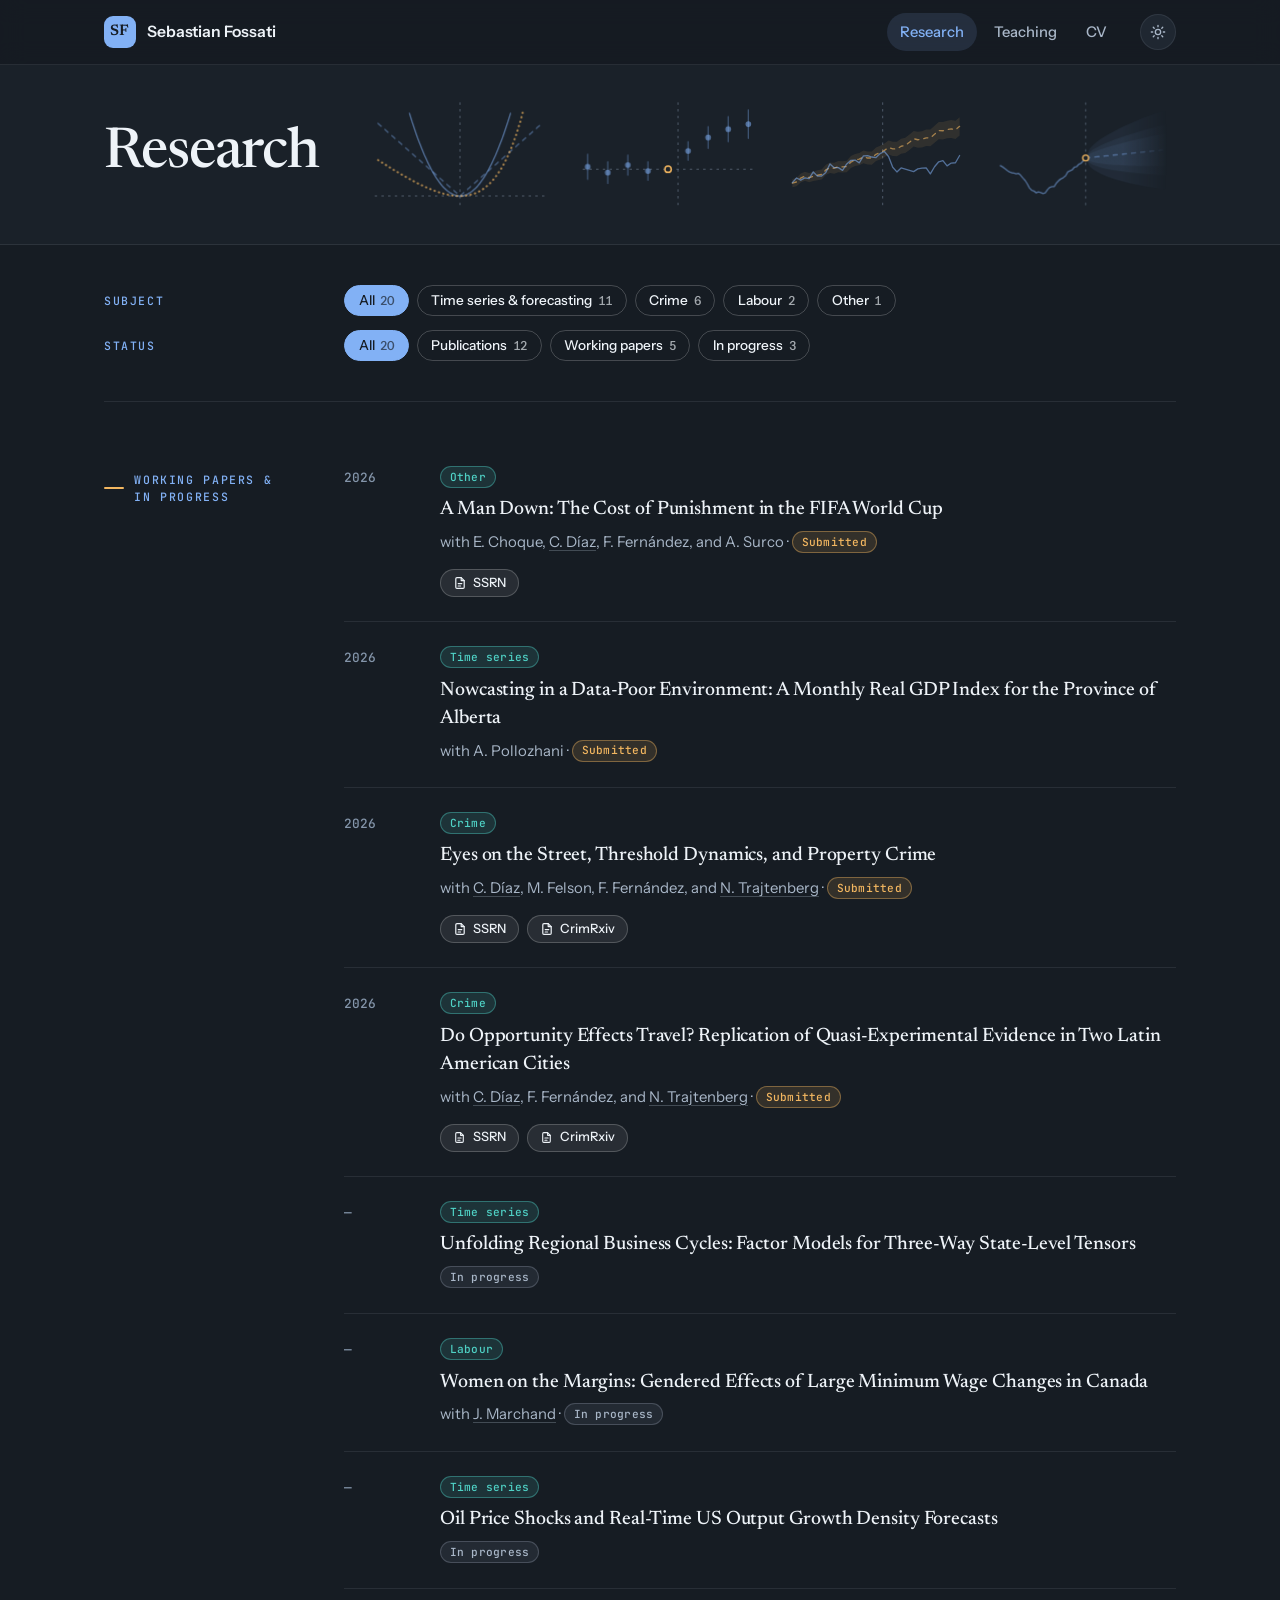
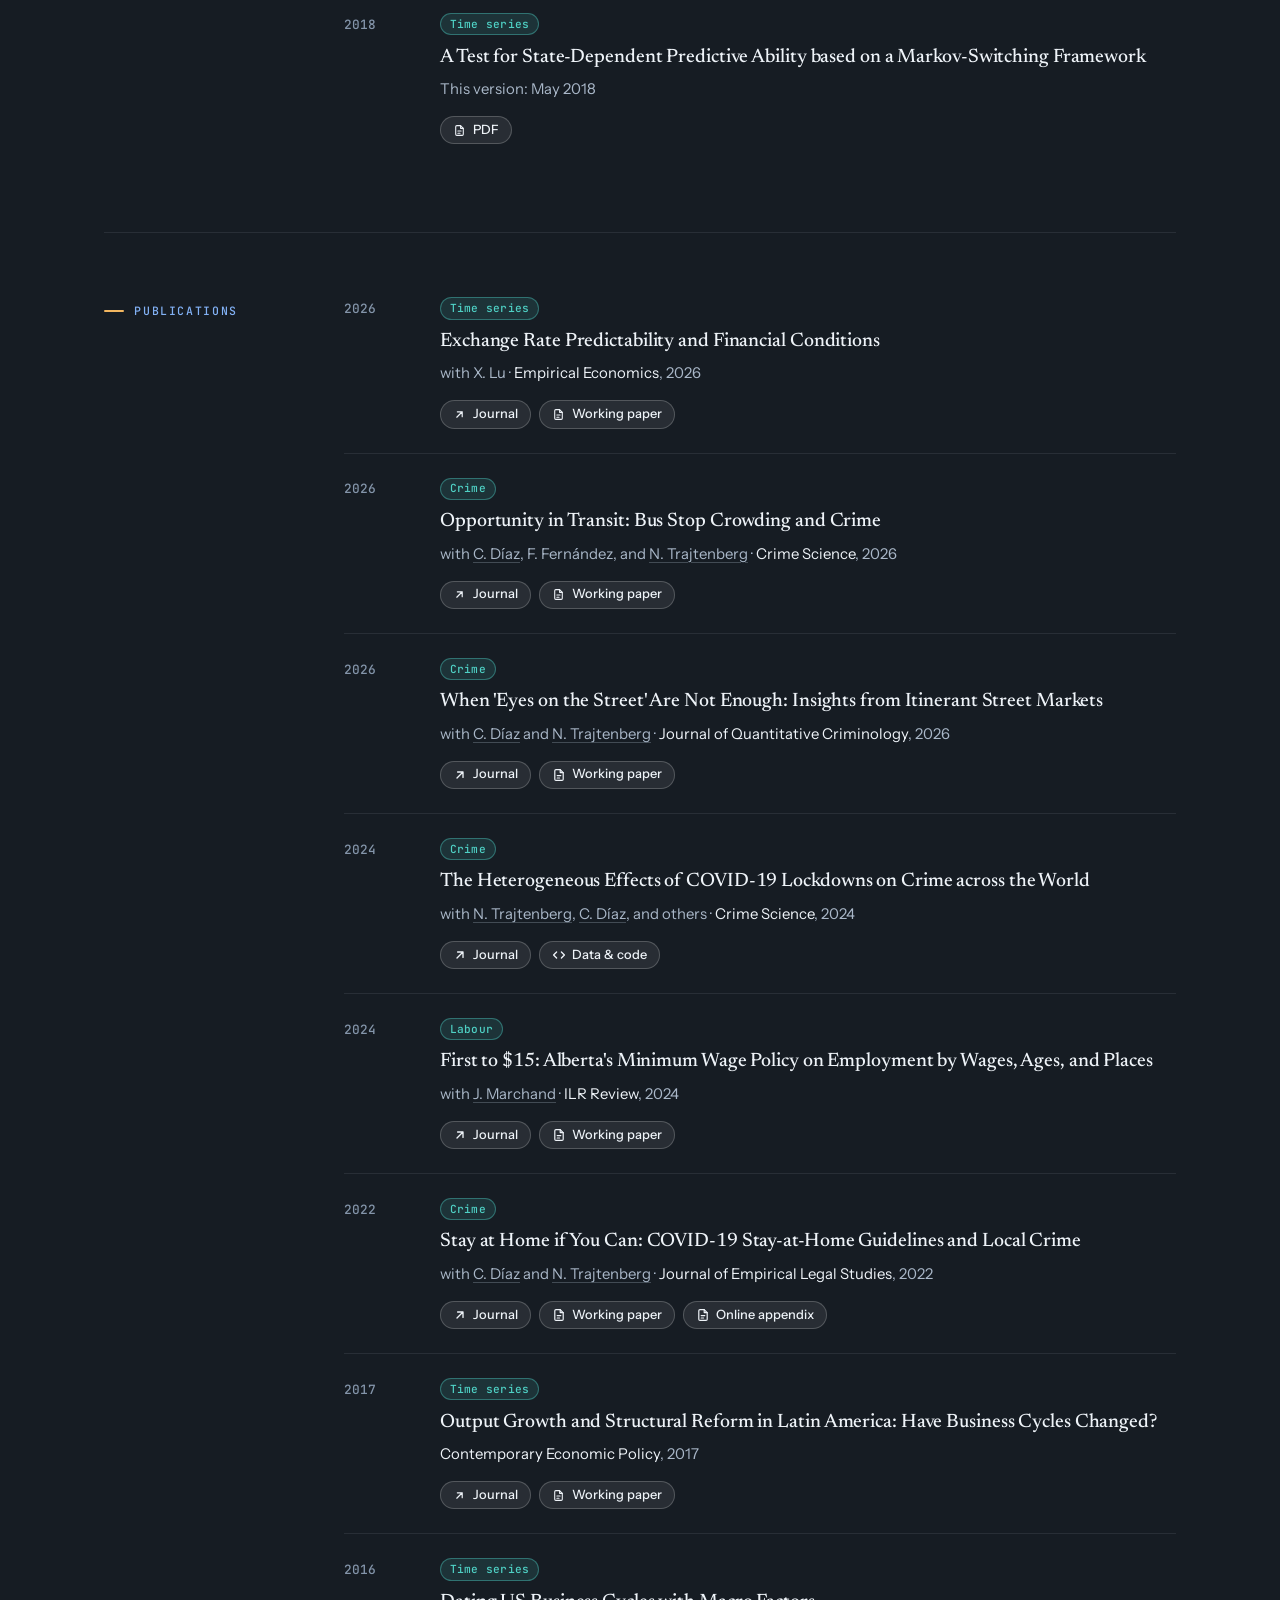
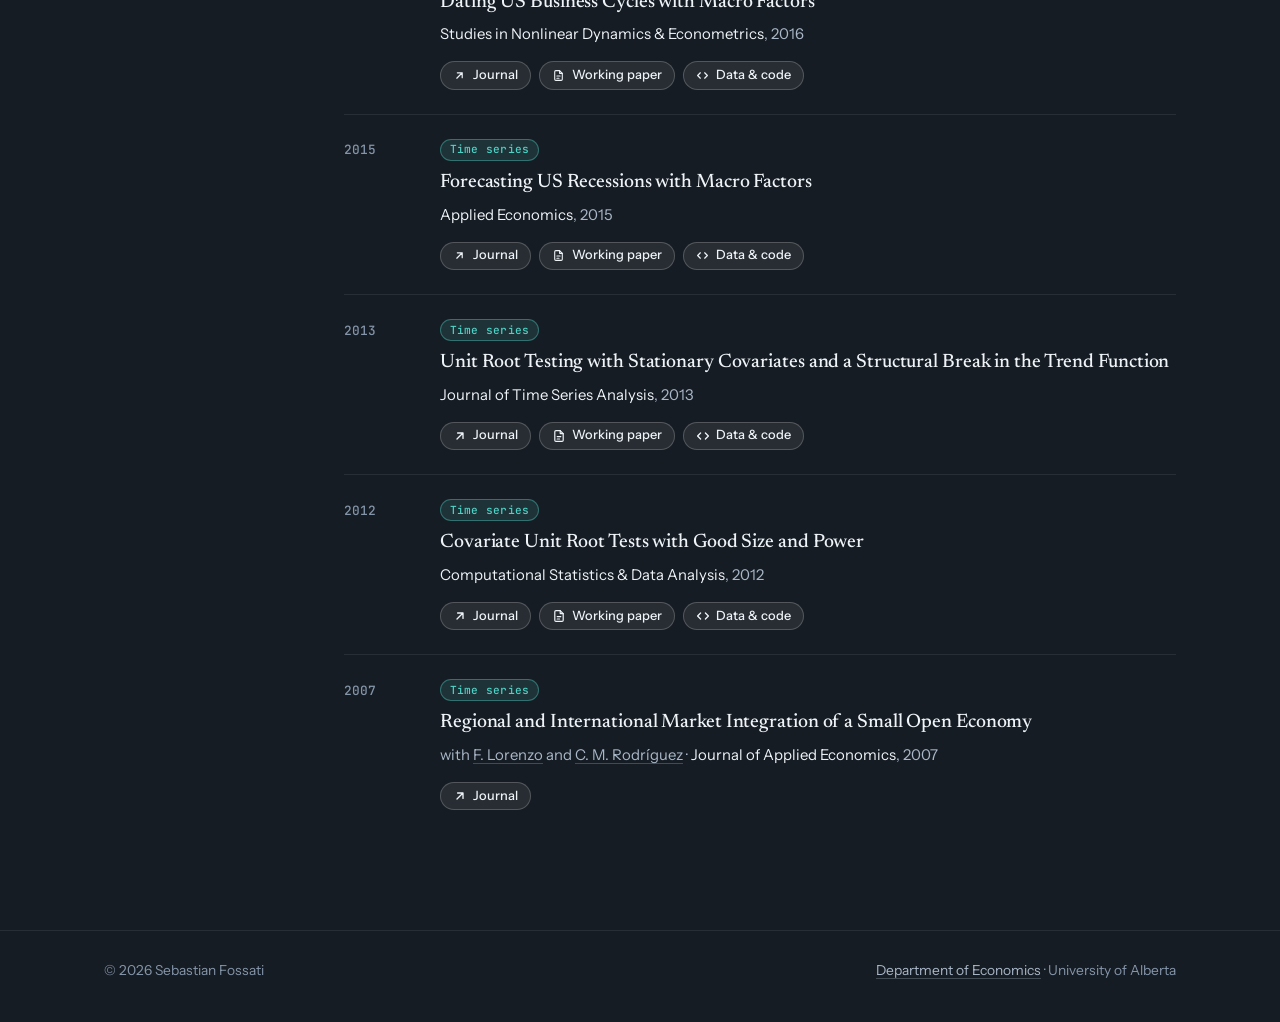
==== commit de5a1243: "Show paper subjects as teal tags above each title Subjects move out of the year column into a row of" ====
--- a/research.html
+++ b/research.html
@@ -32,7 +32,7 @@
         t = "dark";
       }
       document.documentElement.dataset.theme = t;
-      if (t === "light") document.querySelector('meta[name="theme-color"]').content = "#f3f6f9";
+      if (t === "light") document.querySelector('meta[name="theme-color"]').content = "#eaeef3";
     })();
   </script>
 </head>
@@ -208,6 +208,8 @@
          TO ADD A SUBJECT: copy a button in the first row, give it a new
          data-value, and use that value as a paper's data-subject. Add its
          short name to the list at the top of assets/js/filters.js.
+         A paper can have several subjects, separated by spaces:
+         data-subject="time-series crime".
          ================================================================== -->
     <div class="filters" hidden>
       <div class="filter-row" role="group" aria-label="Filter papers by subject">
@@ -239,6 +241,7 @@
          two attributes the filters use:
            data-status   publications | working-papers | in-progress
            data-subject  time-series | crime | labour | other
+                         (several allowed, space-separated)
          ================================================================== -->
     <section class="section">
       <h2>Working papers &amp; in progress</h2>
--- a/assets/css/style.css
+++ b/assets/css/style.css
@@ -2,7 +2,7 @@
    style.css — all styling for the site.
 
    Colors: a dark slate base, a bright blue accent, gold for
-   highlights and labels, and teal for work in progress. Small labels,
+   highlights and labels, and teal for subject tags. Small labels,
    years and course codes are set in JetBrains Mono. The site opens in
    dark mode; the toggle in the header switches to light. To change the
    look, edit the variables in the blocks below: the first "theme" block
@@ -48,32 +48,56 @@
   color-scheme: dark;
 }
 
-/* ---- Light theme ---------------------------------------------------------- */
+/* ---- Light theme ----------------------------------------------------------
+   A mirror of the dark theme: the same slate hue (the dark page color
+   #161c23 becomes the text color), the same accent hues darkened just
+   enough to read on white (every text color here is at least 4.5:1 on
+   the page, the header band, and the cards), and slate-tinted borders
+   and chips where dark mode uses white-tinted ones. Cards are white on
+   a slate-gray page, so they stand out the way they do in dark mode. */
 :root[data-theme="light"] {
-  --bg: #f3f6f9;
+  --bg: #eaeef3;
   --surface: #ffffff;
-  --band: #e8eef4;
-  --text: #0d1620;
-  --muted: #465a70;
-  --faint: #53667b;
-  --border: #dae2ea;
-  --border-strong: #c3cfdb;
-  --accent: #1f5fc4;
-  --accent-soft: rgba(31, 95, 196, 0.1);
-  --gold: #d68a26;
-  --gold-ink: #8f5a0c;
-  --gold-soft: rgba(214, 138, 38, 0.14);
-  --teal: #13a094;
-  --teal-ink: #0b7168;
-  --teal-soft: rgba(19, 160, 148, 0.12);
-  --glow: rgba(31, 95, 196, 0.07);
-  --chart-band: rgba(13, 22, 32, 0.04);
-  --chip-bg: rgba(36, 95, 168, 0.1);
-  --chip-border: rgba(36, 95, 168, 0.35);
-  --chip-hover-bg: rgba(36, 95, 168, 0.18);
-  --chip-hover-border: #245fa8;
-  --shadow: 0 1px 2px rgba(13, 22, 32, 0.05), 0 12px 32px -8px rgba(13, 22, 32, 0.12);
+  --band: #e3e5e8;
+  --text: #161c23;
+  --muted: #48586a;
+  --faint: #536274;
+  --border: rgba(22, 28, 35, 0.1);
+  --border-strong: rgba(22, 28, 35, 0.22);
+  --accent: #2b5fa8;
+  --accent-soft: rgba(43, 95, 168, 0.1);
+  --gold: #e0952f;
+  --gold-ink: #9a4d08;
+  --gold-soft: rgba(224, 149, 47, 0.16);
+  --teal: #14a596;
+  --teal-ink: #0b7067;
+  --teal-soft: rgba(20, 165, 150, 0.13);
+  --glow: rgba(255, 255, 255, 0.6);
+  --chart-band: rgba(22, 28, 35, 0.05);
+  --chip-bg: rgba(22, 28, 35, 0.04);
+  --chip-border: rgba(22, 28, 35, 0.2);
+  --chip-hover-bg: rgba(22, 28, 35, 0.09);
+  --chip-hover-border: #161c23;
+  --shadow: 0 1px 2px rgba(22, 28, 35, 0.06), 0 14px 34px -10px rgba(22, 28, 35, 0.2);
   color-scheme: light;
+}
+
+/* The decorative charts are tuned for a dark background; on a light one
+   the same lines read too faint, so they are drawn a little stronger */
+:root[data-theme="light"] :is(.band-chart, .head-card) .line { opacity: 0.8; }
+:root[data-theme="light"] :is(.band-chart, .head-card) .line-dashed { opacity: 0.65; }
+:root[data-theme="light"] .head-card .fan path { opacity: 0.12; }
+:root[data-theme="light"] .head-card :is(.origin, .ref) { opacity: 0.75; }
+:root[data-theme="light"] .head-card .band { opacity: 0.18; }
+:root[data-theme="light"] .card-synth .line-dashed { opacity: 0.9; }
+:root[data-theme="light"] .head-card .loss-l1 { opacity: 0.6; }
+:root[data-theme="light"] .head-card .loss-asym { opacity: 0.95; }
+:root[data-theme="light"] .card-event .ci-bar { opacity: 0.5; }
+:root[data-theme="light"] .card-event .est { opacity: 0.8; }
+
+/* Cards rest on a soft shadow in light mode (dark mode uses contrast) */
+:root[data-theme="light"] :is(.card, .pubs-featured .pub) {
+  box-shadow: 0 1px 2px rgba(22, 28, 35, 0.05);
 }
 
 /* ==========================================================================
@@ -557,9 +581,9 @@
   content: "";
   position: absolute;
   inset: 14px -14px -14px 14px;
-  border: 1px solid var(--gold);
+  border: 1px solid var(--accent);
   border-radius: 24px;
-  opacity: 0.5;
+  opacity: 0.4;
 }
 
 .portrait {
@@ -794,21 +818,10 @@
   color: var(--accent);
 }
 
-/* Subject under the year ("Crime", "Labour", …), added by
-   assets/js/filters.js from each paper's data-subject */
-.pub-subject {
-  display: block;
-  margin-top: 0.35rem;
-  font-size: 0.72rem;
-  font-weight: 600;
-  line-height: 1.3;
-  letter-spacing: 0.06em;
-  text-transform: uppercase;
-  white-space: nowrap;
-}
-
-/* Status pill for working papers: <span class="status">Submitted</span>
-   (gold). Add "status-wip" for work in progress (neutral color). */
+/* Pills on a paper's details line: <span class="status">Submitted</span>
+   (gold). Add "status-wip" for work in progress (grey). Subject tags
+   ("status-subject", teal) are added by assets/js/filters.js from each
+   paper's data-subject, in a row (.pub-tags) above the title. */
 .status {
   display: inline-block;
   padding: 0.05rem 0.55rem;
@@ -824,6 +837,32 @@
 }
 
 .status-wip {
+  border-color: var(--border-strong);
+  background: color-mix(in srgb, var(--faint) 12%, transparent);
+  color: var(--muted);
+}
+
+.pub-tags {
+  display: flex;
+  flex-wrap: wrap;
+  gap: 0.35rem;
+  margin: 0 0 0.45rem;
+}
+
+.pub-tags .status {
+  vertical-align: baseline;
+}
+
+/* Year level with the tag row when a paper has one */
+.pub:has(.pub-tags) .pub-year {
+  padding-top: 0.05rem;
+}
+
+.pub-meta .nowrap {
+  white-space: nowrap;
+}
+
+.status-subject {
   border-color: color-mix(in srgb, var(--teal) 40%, transparent);
   background: var(--teal-soft);
   color: var(--teal-ink);
@@ -1544,9 +1583,25 @@
     gap: 0.3rem;
   }
 
-  .pub-subject {
-    display: inline;
-    margin: 0 0 0 0.6rem;
+  /* Year and subject tags share one row; the rest runs full width below */
+  .pub:has(.pub-tags) {
+    grid-template-columns: auto 1fr;
+    column-gap: 0.75rem;
+    align-items: center;
+  }
+
+  .pub:has(.pub-tags) .pub-body {
+    display: contents;
+  }
+
+  .pub:has(.pub-tags) .pub-body > :not(.pub-tags) {
+    grid-column: 1 / -1;
+  }
+
+  .pub:has(.pub-tags) .pub-year,
+  .pub-tags {
+    padding-top: 0;
+    margin-bottom: 0;
   }
 
   .filters {
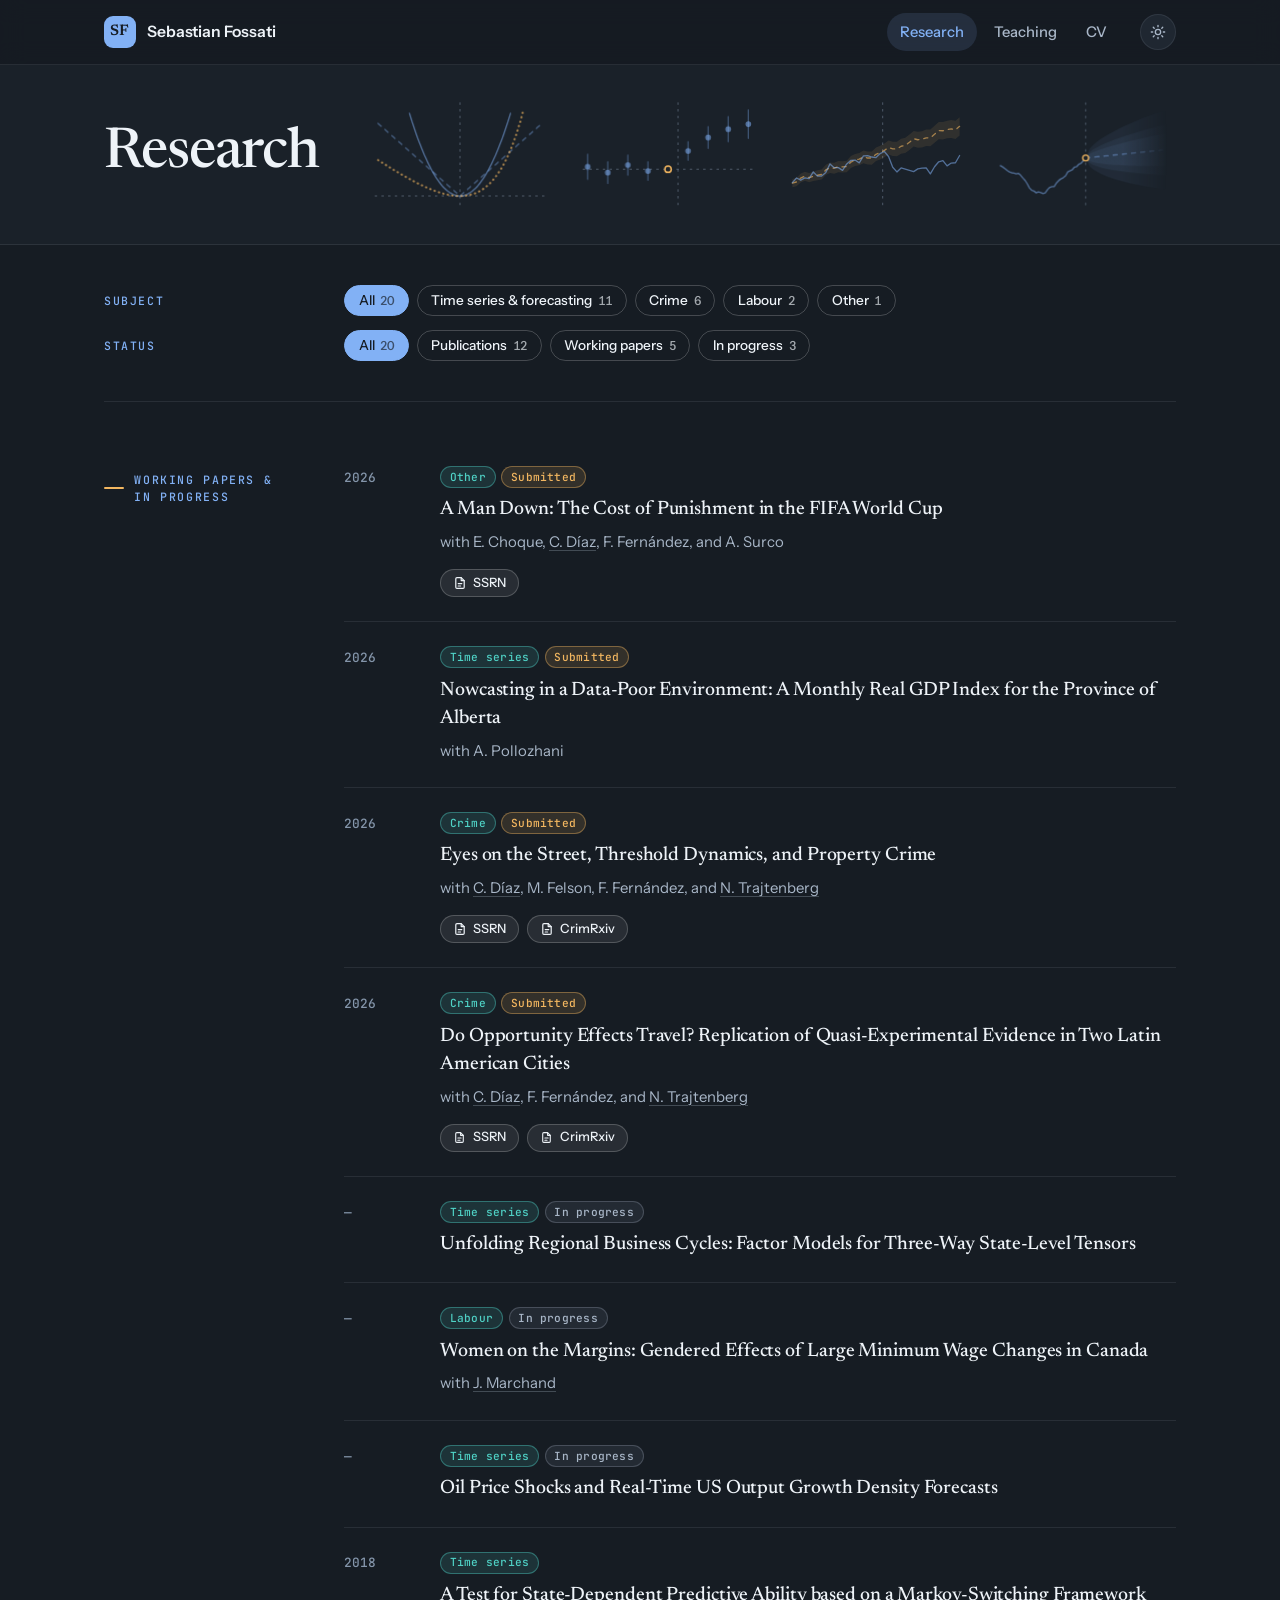
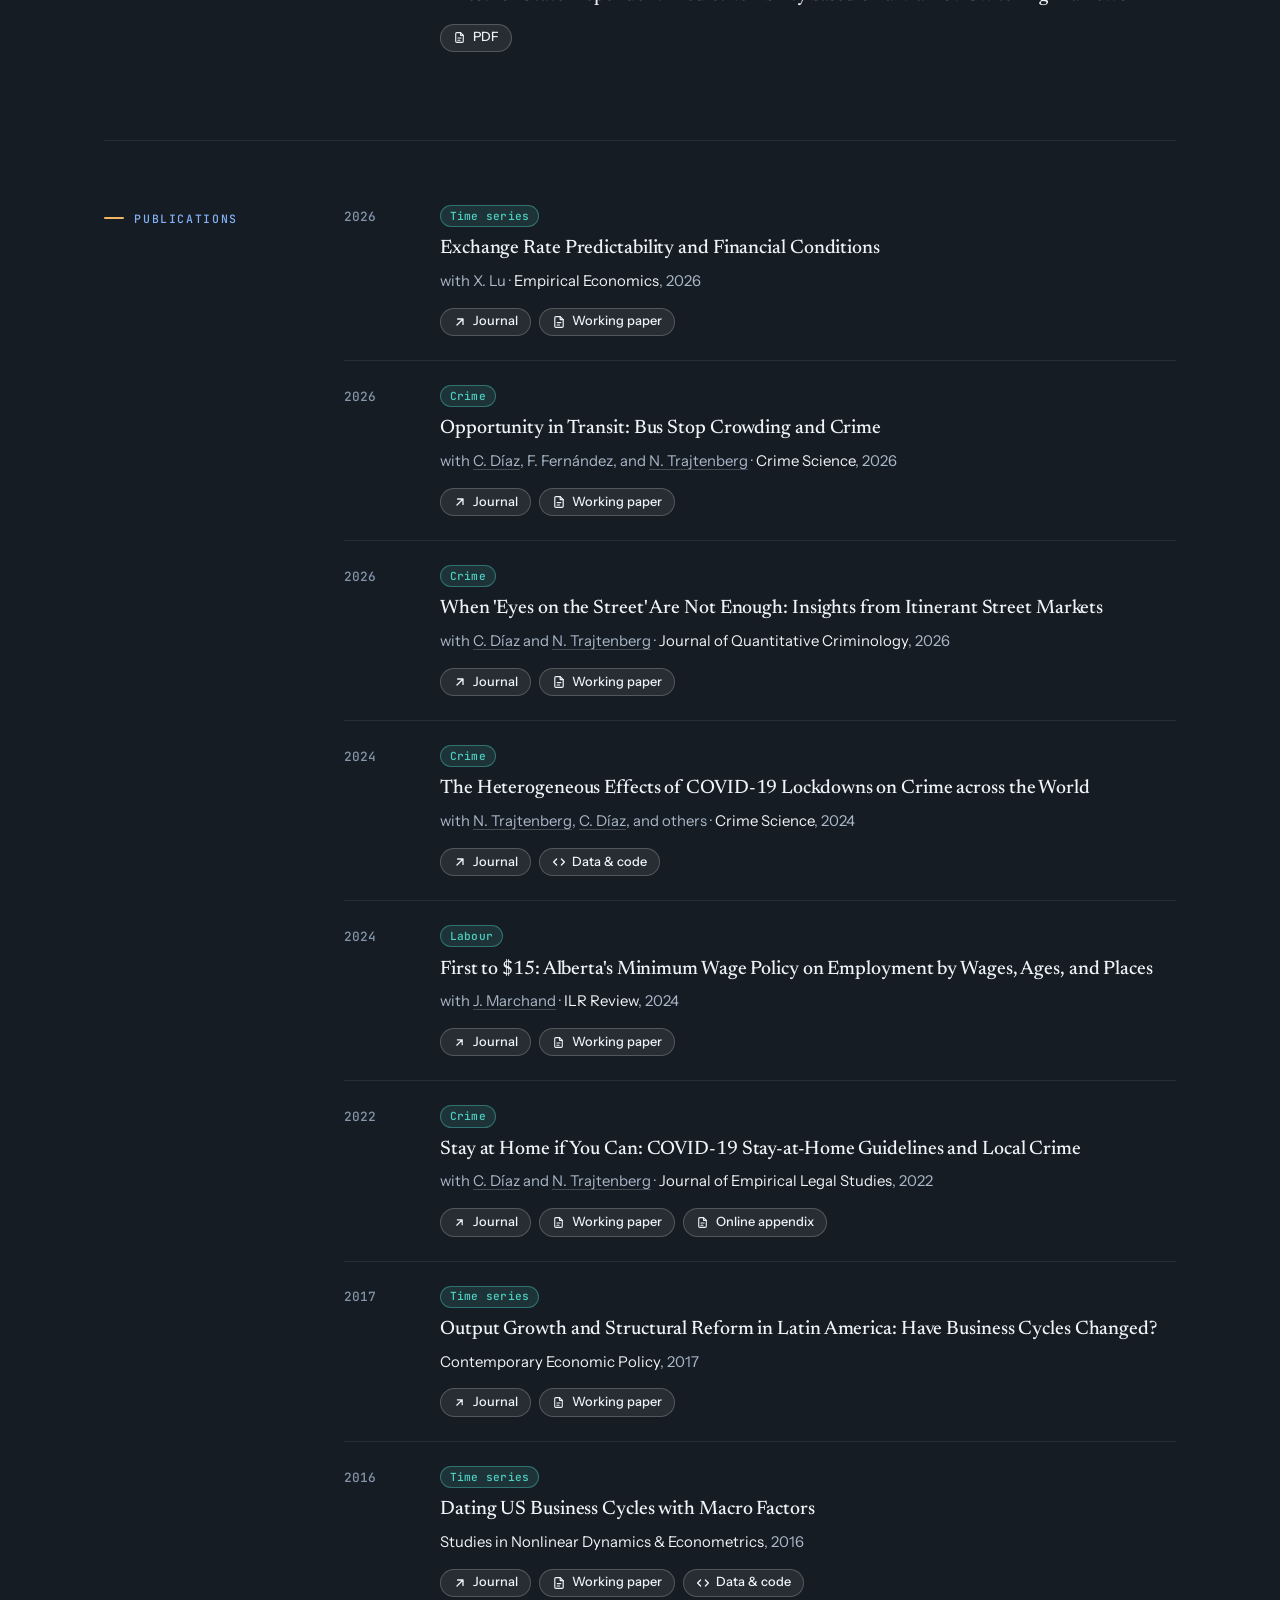
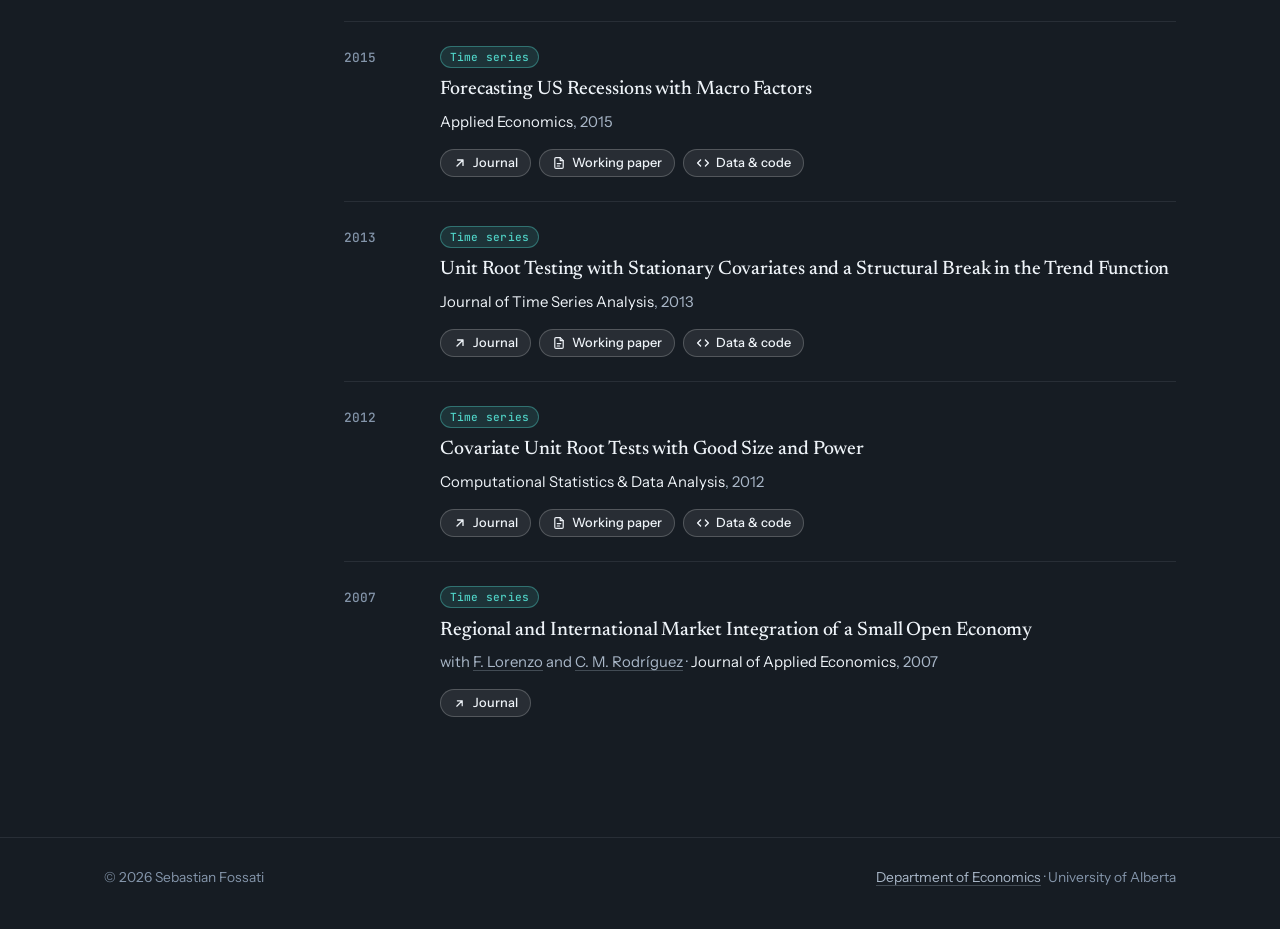
==== commit 15feb5bd: "Move status pills into the tag row above each title Each paper's tag row now shows its subjects, the" ====
--- a/research.html
+++ b/research.html
@@ -318,7 +318,6 @@
           <div class="pub-year">2018</div>
           <div class="pub-body">
             <span class="pub-title">A Test for State-Dependent Predictive Ability based on a Markov-Switching Framework</span>
-            <p class="pub-meta">This version: May 2018</p>
             <p class="pub-links">
               <a href="assets/papers/sd_predict.pdf" target="_blank" rel="noopener">PDF</a>
             </p>
--- a/assets/css/style.css
+++ b/assets/css/style.css
@@ -818,10 +818,11 @@
   color: var(--accent);
 }
 
-/* Pills on a paper's details line: <span class="status">Submitted</span>
-   (gold). Add "status-wip" for work in progress (grey). Subject tags
-   ("status-subject", teal) are added by assets/js/filters.js from each
-   paper's data-subject, in a row (.pub-tags) above the title. */
+/* Paper tags. Status: <span class="status">Submitted</span> (gold), or
+   add "status-wip" for work in progress (grey); write it in the details
+   line. assets/js/filters.js moves it into a row (.pub-tags) above the
+   title, after a teal tag ("status-subject") for each subject in the
+   paper's data-subject. */
 .status {
   display: inline-block;
   padding: 0.05rem 0.55rem;
@@ -856,10 +857,6 @@
 /* Year level with the tag row when a paper has one */
 .pub:has(.pub-tags) .pub-year {
   padding-top: 0.05rem;
-}
-
-.pub-meta .nowrap {
-  white-space: nowrap;
 }
 
 .status-subject {
